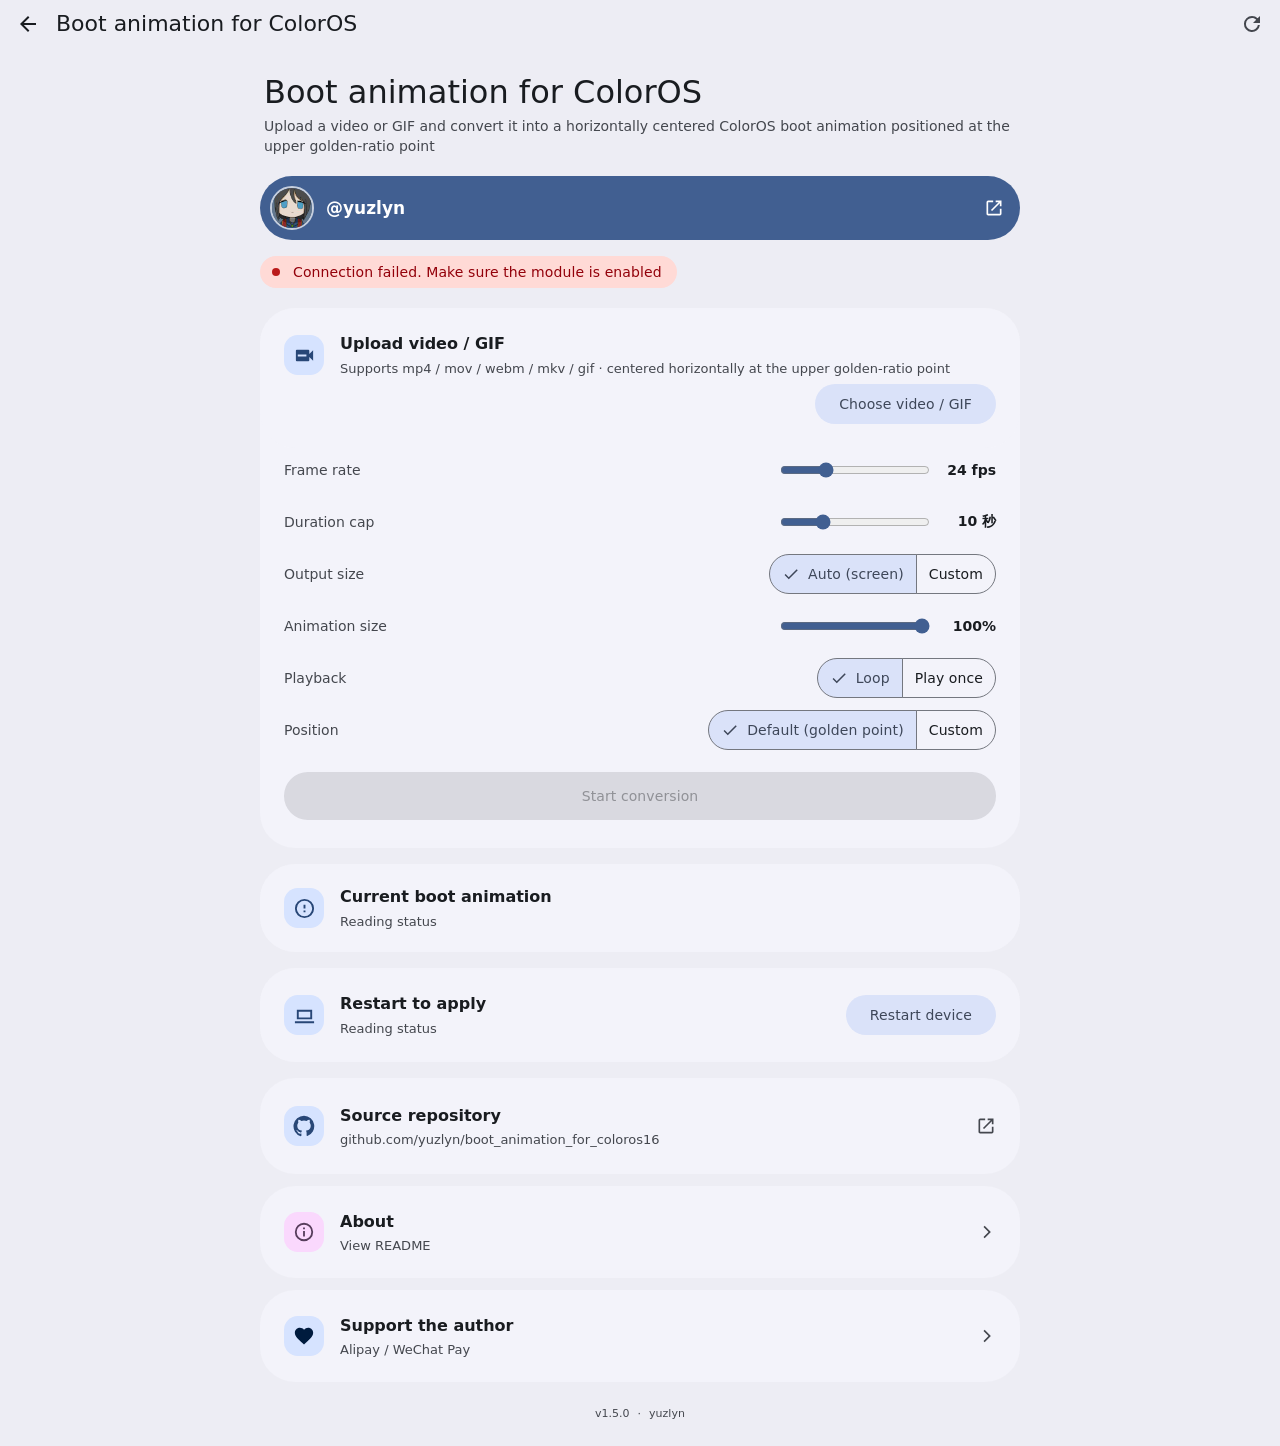
==== webroot/index.html @ 1f6535c5 "v1.5.0: custom position setting, upload card re-layout" ====
<!doctype html>
<html lang="zh-TW" class="mdui-theme-auto">
  <head>
    <meta charset="UTF-8">
    <meta name="viewport" content="width=device-width, initial-scale=1, viewport-fit=cover">
    <meta name="color-scheme" content="light dark">
    <meta http-equiv="Cache-Control" content="no-cache, no-store, must-revalidate">
    <title>開機動畫 for ColorOS</title>
    <link rel="stylesheet" href="vendor/mdui.css">
    <link rel="stylesheet" href="styles.css?v=150">
    <script src="vendor/mdui.global.js"></script>
    <script src="vendor/material-kolor.js"></script>
    <script src="theme-cache.js?v=150"></script>
    <script src="app.js?v=150" defer></script>
  </head>
  <body>
    <mdui-top-app-bar variant="small" scroll-behavior="elevate">
      <mdui-button-icon id="back-button" aria-label="返回" title="返回" data-i18n-aria-label="back" data-i18n-title="back">
        <svg class="ui-icon" viewBox="0 0 24 24" aria-hidden="true">
          <path d="M20 11H7.83l5.59-5.59L12 4l-8 8 8 8 1.42-1.41L7.83 13H20v-2Z"></path>
        </svg>
      </mdui-button-icon>
      <mdui-top-app-bar-title id="compact-title" aria-hidden="true" data-i18n="pageTitle">開機動畫 for ColorOS</mdui-top-app-bar-title>
      <mdui-button-icon id="refresh-button" aria-label="刷新" title="刷新" data-i18n-aria-label="refresh" data-i18n-title="refresh">
        <svg class="ui-icon" viewBox="0 0 24 24" aria-hidden="true">
          <path d="M17.65 6.35A7.95 7.95 0 0 0 12 4a8 8 0 1 0 7.9 9h-2.03A6 6 0 1 1 12 6c1.66 0 3.14.69 4.22 1.78L13 11h7V4l-2.35 2.35Z"></path>
        </svg>
      </mdui-button-icon>
    </mdui-top-app-bar>

    <main>
      <header class="large-title" aria-labelledby="page-title">
        <h1 id="page-title" data-i18n="pageTitle">開機動畫 for ColorOS</h1>
        <p class="subtitle" data-i18n="pageSubtitle">上傳影片或 GIF，自動轉換為水平居中、位於上黃金分割點的 ColorOS 開機動畫</p>
      </header>

      <a class="author-link" href="https://github.com/yuzlyn" target="_blank" rel="noopener noreferrer" aria-label="前往 yuzlyn 的 GitHub 個人頁面" data-i18n-aria-label="authorLinkLabel">
        <img class="github-avatar" src="assets/yuzlyn-github.png" alt="yuzlyn 的 GitHub 大頭貼" data-i18n-alt="authorAvatarAlt">
        <span class="author-id">@yuzlyn</span>
        <svg class="author-arrow" viewBox="0 0 24 24" aria-hidden="true">
          <path d="M14 3h7v7h-2V6.41l-9.29 9.3-1.42-1.42L17.59 5H14V3ZM5 5h6V3H5a2 2 0 0 0-2 2v14c0 1.1.9 2 2 2h14a2 2 0 0 0 2-2v-6h-2v6H5V5Z"></path>
        </svg>
      </a>

      <section class="controls" aria-label="連線狀態" data-i18n-aria-label="controlsLabel">
        <div class="state-row" aria-live="polite">
          <mdui-chip id="bridge-chip" variant="assist" class="status-chip">
            <svg slot="icon" class="chip-icon status-indicator" viewBox="0 0 18 18" aria-hidden="true">
              <circle cx="9" cy="9" r="4"></circle>
            </svg>
            <span id="bridge-label" data-i18n="connectingKernelSU">正在連線至 KernelSU</span>
          </mdui-chip>
          <mdui-chip id="converting-chip" variant="assist" class="hidden">
            <svg slot="icon" class="chip-icon" viewBox="0 0 24 24" aria-hidden="true">
              <path d="M12 4V1L8 5l4 4V6a6 6 0 1 1-5.65 4H4.26A8 8 0 1 0 12 4Z"></path>
            </svg>
            <span id="converting-label">轉換中 0%</span>
          </mdui-chip>
          <mdui-chip id="installed-chip" variant="assist" class="hidden">
            <svg slot="icon" class="chip-icon" viewBox="0 0 24 24" aria-hidden="true">
              <path d="M9 16.17 4.83 12l-1.42 1.41L9 19 21 7l-1.41-1.41L9 16.17Z"></path>
            </svg>
            <span data-i18n="installedLabel">已安裝自訂動畫</span>
          </mdui-chip>
        </div>
      </section>

      <mdui-card id="error-card" variant="filled" class="message-card hidden" role="status">
        <div class="message-icon" aria-hidden="true">
          <svg class="ui-icon" viewBox="0 0 24 24"><path d="M12 2 1 21h22L12 2Zm1 16h-2v-2h2v2Zm0-4h-2v-4h2v4Z"></path></svg>
        </div>
        <div class="message-copy">
          <h2 data-i18n="convertFailed">轉換失敗</h2>
          <p id="error-text"></p>
        </div>
      </mdui-card>

      <section class="upload-section" aria-label="上傳影片或 GIF" data-i18n-aria-label="uploadSectionLabel">
        <mdui-card variant="filled" class="upload-card">
          <div class="list-item upload-item">
            <div class="leading-icon" aria-hidden="true">
              <svg class="ui-icon" viewBox="0 0 24 24"><path d="M17 10.5V7a1 1 0 0 0-1-1H4a1 1 0 0 0-1 1v10a1 1 0 0 0 1 1h12a1 1 0 0 0 1-1v-3.5l4 4v-11l-4 4ZM14 13H5v-2h9v2Z"></path></svg>
            </div>
            <div class="item-copy">
              <h2 data-i18n="uploadTitle">上傳影片 / GIF</h2>
              <p id="video-name" class="meta-text" data-i18n="supportedFormats">支援 mp4 / mov / webm / mkv / gif · 水平居中、位於上黃金分割點</p>
            </div>
            <mdui-button id="video-upload" variant="tonal" class="select-button" data-i18n="chooseMedia">選擇影片 / GIF</mdui-button>
          </div>

          <div class="option-grid">
            <div class="option-row">
              <span data-i18n="frameRate">幀率</span>
              <div class="option-control">
                <input id="fps-slider" type="range" min="10" max="60" step="1" value="24" aria-label="幀率" data-i18n-aria-label="frameRate">
                <strong id="fps-value">24 fps</strong>
              </div>
            </div>
            <div class="option-row">
              <span data-i18n="durationCap">時長上限</span>
              <div class="option-control">
                <input id="duration-slider" type="range" min="3" max="30" step="1" value="10" aria-label="時長上限" data-i18n-aria-label="durationCap">
                <strong id="duration-value">10 秒</strong>
              </div>
            </div>
            <div class="option-row">
              <span data-i18n="outputSize">輸出尺寸</span>
              <div class="option-control">
                <mdui-segmented-button-group id="size-mode" selects="single" value="auto">
                  <mdui-segmented-button value="auto" data-i18n="sizeAuto">自動（屏幕）</mdui-segmented-button>
                  <mdui-segmented-button value="custom" data-i18n="sizeCustom">自定義</mdui-segmented-button>
                </mdui-segmented-button-group>
              </div>
            </div>
            <div class="option-row hidden" id="custom-size-row">
              <span data-i18n="customSizeLabel">寬 × 高</span>
              <div class="option-control">
                <mdui-text-field id="custom-size" label="例如 720x1584" data-i18n-label="customSizeHint" value=""></mdui-text-field>
              </div>
            </div>
            <div class="option-row">
              <span data-i18n="animSize">動畫大小</span>
              <div class="option-control">
                <input id="size-slider" type="range" min="10" max="100" step="5" value="100" aria-label="動畫大小" data-i18n-aria-label="animSize">
                <strong id="size-value">100%</strong>
              </div>
            </div>
            <div class="option-row">
              <span data-i18n="playback">播放次數</span>
              <div class="option-control">
                <mdui-segmented-button-group id="play-mode" selects="single" value="loop">
                  <mdui-segmented-button value="loop" data-i18n="playLoop">循環播放</mdui-segmented-button>
                  <mdui-segmented-button value="once" data-i18n="playOnce">只播放一次</mdui-segmented-button>
                </mdui-segmented-button-group>
              </div>
            </div>
            <div class="option-row">
              <span data-i18n="position">位置</span>
              <div class="option-control">
                <mdui-segmented-button-group id="position-mode" selects="single" value="default">
                  <mdui-segmented-button value="default" data-i18n="posDefault">預設（黃金分割點）</mdui-segmented-button>
                  <mdui-segmented-button value="custom" data-i18n="posCustom">自訂</mdui-segmented-button>
                </mdui-segmented-button-group>
              </div>
            </div>
            <div class="option-row position-custom-row hidden">
              <span data-i18n="posX">水平位置</span>
              <div class="option-control">
                <input id="x-slider" type="range" min="0" max="100" step="5" value="50" aria-label="水平位置" data-i18n-aria-label="posX">
                <strong id="x-value">50%</strong>
              </div>
            </div>
            <div class="option-row position-custom-row hidden">
              <span data-i18n="posY">垂直位置</span>
              <div class="option-control">
                <input id="y-slider" type="range" min="0" max="100" step="5" value="38" aria-label="垂直位置" data-i18n-aria-label="posY">
                <strong id="y-value">38%</strong>
              </div>
            </div>
          </div>

          <div id="upload-preview-wrap" class="upload-preview-wrap hidden">
            <div id="upload-preview-screen" class="upload-preview-screen">
              <div id="upload-preview-slot" class="upload-preview-slot">
                <img id="upload-preview-img" class="upload-preview-media" alt="開機動畫預覽" data-i18n-alt="previewAlt" hidden>
                <video id="upload-preview-video" class="upload-preview-media" muted playsinline preload="metadata" hidden></video>
              </div>
            </div>
            <p class="upload-preview-hint" data-i18n="previewHint">預覽：動畫將以所選大小顯示於上黃金分割點</p>
          </div>

          <mdui-linear-progress id="convert-progress" class="convert-progress hidden" value="0" role="progressbar" aria-label="轉換進度" data-i18n-aria-label="convertingLabel" aria-valuemin="0" aria-valuemax="100" aria-valuenow="0"></mdui-linear-progress>

          <mdui-button id="convert-button" variant="filled" class="convert-button" disabled data-i18n="startConvert">開始轉換</mdui-button>
          <input id="video-file" type="file" accept="video/*,image/gif,.gif,.mp4,.mov,.webm,.mkv,.m4v" hidden>
        </mdui-card>
      </section>

      <section class="current-section" aria-label="當前動畫" data-i18n-aria-label="currentSectionLabel">
        <mdui-card variant="filled" class="current-card">
          <div class="current-heading">
            <div class="leading-icon" aria-hidden="true">
              <svg class="ui-icon" viewBox="0 0 24 24"><path d="M12 2a10 10 0 1 0 0 20 10 10 0 0 0 0-20Zm0 18a8 8 0 1 1 0-16 8 8 0 0 1 0 16Zm-1-12h2v4h-2V8Zm0 6h2v2h-2v-2Z"></path></svg>
            </div>
            <div class="item-copy">
              <h2 data-i18n="currentAnimation">當前開機動畫</h2>
              <p id="current-status" class="meta-text" data-i18n="loadingStatus">正在讀取狀態</p>
            </div>
            <mdui-button id="restore-button" variant="tonal" class="hidden" data-i18n="restoreDefault">恢復系統默認</mdui-button>
          </div>
          <div id="preview-wrap" class="preview-wrap hidden">
            <img id="preview-img" class="preview-img" alt="開機動畫預覽" data-i18n-alt="previewAlt">
          </div>
        </mdui-card>
      </section>

      <mdui-card variant="filled" class="system-card">
        <div class="list-item system-item">
          <div class="leading-icon system-icon" aria-hidden="true">
            <svg class="ui-icon" viewBox="0 0 24 24"><path d="M4 6h16v10H4V6Zm-2 12h20v2H2v-2Zm4-10v6h12V8H6Z"></path></svg>
          </div>
          <div class="item-copy">
            <h2 data-i18n="rebootToApply">重啟生效</h2>
            <p id="system-status" class="meta-text" data-i18n="loadingStatus">正在讀取狀態</p>
          </div>
          <mdui-button id="reboot-button" variant="tonal" data-i18n="restartDevice">重啟設備</mdui-button>
        </div>
      </mdui-card>

      <a class="source-link" href="https://github.com/yuzlyn/boot_animation_for_coloros16" target="_blank" rel="noopener noreferrer" aria-label="開啟開機動畫原始碼儲存庫" data-i18n-aria-label="sourceLinkLabel">
        <mdui-card variant="filled" class="source-card">
          <div class="source-content">
            <div class="source-icon" aria-hidden="true">
              <svg class="ui-icon" viewBox="0 0 24 24"><path d="M12 .7a11.5 11.5 0 0 0-3.64 22.4c.58.1.79-.25.79-.56v-2.23c-3.22.7-3.9-1.37-3.9-1.37-.53-1.34-1.29-1.7-1.29-1.7-1.05-.72.08-.71.08-.71 1.17.08 1.78 1.2 1.78 1.2 1.04 1.78 2.72 1.27 3.38.97.1-.75.4-1.27.74-1.56-2.57-.3-5.28-1.29-5.28-5.69 0-1.26.45-2.29 1.2-3.1-.12-.3-.52-1.47.11-3.06 0 0 .98-.31 3.16 1.19a10.98 10.98 0 0 1 5.74 0c2.19-1.5 3.16-1.19 3.16-1.19.63 1.59.23 2.76.11 3.06.75.81 1.2 1.84 1.2 3.1 0 4.42-2.71 5.39-5.29 5.68.42.36.79 1.06.79 2.14v3.17c0 .31.21.67.8.56A11.5 11.5 0 0 0 12 .7Z"></path></svg>
            </div>
            <div class="source-copy">
              <h2 data-i18n="sourceRepository">原始碼儲存庫</h2>
              <p>github.com/yuzlyn/boot_animation_for_coloros16</p>
            </div>
            <svg class="source-arrow" viewBox="0 0 24 24" aria-hidden="true">
              <path d="M14 3h7v7h-2V6.41l-9.29 9.3-1.42-1.42L17.59 5H14V3ZM5 5h6V3H5a2 2 0 0 0-2 2v14c0 1.1.9 2 2 2h14a2 2 0 0 0 2-2v-6h-2v6H5V5Z"></path>
            </svg>
          </div>
        </mdui-card>
      </a>

      <a id="about-card" class="resource-link" href="about.html" aria-label="開啟 README 關於頁面" data-i18n-aria-label="aboutLinkLabel">
        <mdui-card variant="filled" class="resource-card about-card">
          <div class="resource-content">
            <div class="resource-icon" aria-hidden="true">
              <svg class="ui-icon" viewBox="0 0 24 24"><path d="M11 17h2v-6h-2v6Zm1-15A10 10 0 1 0 12 22 10 10 0 0 0 12 2Zm0 18a8 8 0 1 1 0-16 8 8 0 0 1 0 16ZM11 9h2V7h-2v2Z"></path></svg>
            </div>
            <div class="resource-copy">
              <h2 data-i18n="about">關於</h2>
              <p data-i18n="aboutDetail">查看 README</p>
            </div>
            <svg class="resource-arrow" viewBox="0 0 24 24" aria-hidden="true"><path d="m9 18 6-6-6-6 1.41-1.41L17.83 12l-7.42 7.41L9 18Z"></path></svg>
          </div>
        </mdui-card>
      </a>

      <a id="donate-card" class="resource-link donate-link" href="donate.html" aria-label="開啟贊助作者頁面" data-i18n-aria-label="donateLinkLabel">
        <mdui-card variant="filled" class="resource-card donate-card">
          <div class="resource-content donate-content">
            <div class="resource-icon" aria-hidden="true">
              <svg class="ui-icon" viewBox="0 0 24 24"><path d="M12 21.35 10.55 20C5.4 15.36 2 12.28 2 8.5 2 5.42 4.42 3 7.5 3c1.74 0 3.41.81 4.5 2.09A6.03 6.03 0 0 1 16.5 3C19.58 3 22 5.42 22 8.5c0 3.78-3.4 6.86-8.55 11.51L12 21.35Z"></path></svg>
            </div>
            <div class="resource-copy">
              <h2 data-i18n="donateAuthor">贊助作者</h2>
              <p data-i18n="donateDetail">支付寶 / 微信支付</p>
            </div>
            <svg class="resource-arrow" viewBox="0 0 24 24" aria-hidden="true"><path d="m9 18 6-6-6-6 1.41-1.41L17.83 12l-7.42 7.41L9 18Z"></path></svg>
          </div>
        </mdui-card>
      </a>

      <footer aria-label="版本信息" data-i18n-aria-label="versionInfo">
        <span>v1.5.0</span>
        <span aria-hidden="true">·</span>
        <span>yuzlyn</span>
      </footer>
    </main>

    <mdui-dialog id="reboot-dialog" headline="重新啟動裝置？" description="未儲存的應用程式狀態將會遺失。新的開機動畫將在重新啟動後生效。" data-i18n-headline="restartDialogHeadline" data-i18n-description="restartDialogDescription">
      <mdui-button slot="action" variant="text" id="cancel-reboot" data-i18n="cancel">取消</mdui-button>
      <mdui-button slot="action" variant="filled" id="confirm-reboot" data-i18n="restart">重新啟動</mdui-button>
    </mdui-dialog>

    <mdui-dialog id="video-source-dialog" headline="選擇影片 / GIF" data-i18n-headline="chooseMediaDialog">
      <div class="path-import">
        <p class="path-import-hint" data-i18n="pathImportHint">如果檔案選擇器無法使用，請在檔案管理器中複製影片或 GIF 路徑並貼到這裡。</p>
        <mdui-text-field id="video-path-input" label="影片 / GIF 檔案路徑" data-i18n-label="pathImportLabel" clearable class="path-input"></mdui-text-field>
      </div>
      <mdui-button slot="action" variant="text" id="video-picker-fallback" data-i18n="chooseFromPicker">開啟檔案選擇器</mdui-button>
      <mdui-button slot="action" variant="text" id="cancel-video-source" data-i18n="cancel">取消</mdui-button>
      <mdui-button slot="action" variant="filled" id="confirm-video-path" data-i18n="importFromPath">從路徑匯入</mdui-button>
    </mdui-dialog>

    <mdui-dialog id="restore-dialog" headline="恢復系統預設開機動畫？" description="已上傳的自訂開機動畫將被刪除，重新啟動後恢復為系統預設動畫。" data-i18n-headline="restoreDialogHeadline" data-i18n-description="restoreDialogDescription">
      <mdui-button slot="action" variant="text" id="cancel-restore" data-i18n="cancel">取消</mdui-button>
      <mdui-button slot="action" variant="filled" id="confirm-restore" data-i18n="restoreConfirm">恢復預設</mdui-button>
    </mdui-dialog>

    <mdui-snackbar id="snackbar" closeable></mdui-snackbar>
  </body>
</html>
---- webroot/vendor/mdui.css ----
:root{--mdui-breakpoint-xs:0px;--mdui-breakpoint-sm:600px;--mdui-breakpoint-md:840px;--mdui-breakpoint-lg:1080px;--mdui-breakpoint-xl:1440px;--mdui-breakpoint-xxl:1920px}:root{--mdui-color-primary-light:103,80,164;--mdui-color-primary-container-light:234,221,255;--mdui-color-on-primary-light:255,255,255;--mdui-color-on-primary-container-light:33,0,94;--mdui-color-inverse-primary-light:208,188,255;--mdui-color-secondary-light:98,91,113;--mdui-color-secondary-container-light:232,222,248;--mdui-color-on-secondary-light:255,255,255;--mdui-color-on-secondary-container-light:30,25,43;--mdui-color-tertiary-light:125,82,96;--mdui-color-tertiary-container-light:255,216,228;--mdui-color-on-tertiary-light:255,255,255;--mdui-color-on-tertiary-container-light:55,11,30;--mdui-color-surface-light:254,247,255;--mdui-color-surface-dim-light:222,216,225;--mdui-color-surface-bright-light:254,247,255;--mdui-color-surface-container-lowest-light:255,255,255;--mdui-color-surface-container-low-light:247,242,250;--mdui-color-surface-container-light:243,237,247;--mdui-color-surface-container-high-light:236,230,240;--mdui-color-surface-container-highest-light:230,224,233;--mdui-color-surface-variant-light:231,224,236;--mdui-color-on-surface-light:28,27,31;--mdui-color-on-surface-variant-light:73,69,78;--mdui-color-inverse-surface-light:49,48,51;--mdui-color-inverse-on-surface-light:244,239,244;--mdui-color-background-light:254,247,255;--mdui-color-on-background-light:28,27,31;--mdui-color-error-light:179,38,30;--mdui-color-error-container-light:249,222,220;--mdui-color-on-error-light:255,255,255;--mdui-color-on-error-container-light:65,14,11;--mdui-color-outline-light:121,116,126;--mdui-color-outline-variant-light:196,199,197;--mdui-color-shadow-light:0,0,0;--mdui-color-surface-tint-color-light:103,80,164;--mdui-color-scrim-light:0,0,0;--mdui-color-primary-dark:208,188,255;--mdui-color-primary-container-dark:79,55,139;--mdui-color-on-primary-dark:55,30,115;--mdui-color-on-primary-container-dark:234,221,255;--mdui-color-inverse-primary-dark:103,80,164;--mdui-color-secondary-dark:204,194,220;--mdui-color-secondary-container-dark:74,68,88;--mdui-color-on-secondary-dark:51,45,65;--mdui-color-on-secondary-container-dark:232,222,248;--mdui-color-tertiary-dark:239,184,200;--mdui-color-tertiary-container-dark:99,59,72;--mdui-color-on-tertiary-dark:73,37,50;--mdui-color-on-tertiary-container-dark:255,216,228;--mdui-color-surface-dark:20,18,24;--mdui-color-surface-dim-dark:20,18,24;--mdui-color-surface-bright-dark:59,56,62;--mdui-color-surface-container-lowest-dark:15,13,19;--mdui-color-surface-container-low-dark:29,27,32;--mdui-color-surface-container-dark:33,31,38;--mdui-color-surface-container-high-dark:43,41,48;--mdui-color-surface-container-highest-dark:54,52,59;--mdui-color-surface-variant-dark:73,69,79;--mdui-color-on-surface-dark:230,225,229;--mdui-color-on-surface-variant-dark:202,196,208;--mdui-color-inverse-surface-dark:230,225,229;--mdui-color-inverse-on-surface-dark:49,48,51;--mdui-color-background-dark:20,18,24;--mdui-color-on-background-dark:230,225,229;--mdui-color-error-dark:242,184,181;--mdui-color-error-container-dark:140,29,24;--mdui-color-on-error-dark:96,20,16;--mdui-color-on-error-container-dark:249,222,220;--mdui-color-outline-dark:147,143,153;--mdui-color-outline-variant-dark:68,71,70;--mdui-color-shadow-dark:0,0,0;--mdui-color-surface-tint-color-dark:208,188,255;--mdui-color-scrim-dark:0,0,0;font-size:16px}.mdui-theme-light,:root{color-scheme:light;--mdui-color-primary:var(--mdui-color-primary-light);--mdui-color-primary-container:var(--mdui-color-primary-container-light);--mdui-color-on-primary:var(--mdui-color-on-primary-light);--mdui-color-on-primary-container:var(--mdui-color-on-primary-container-light);--mdui-color-inverse-primary:var(--mdui-color-inverse-primary-light);--mdui-color-secondary:var(--mdui-color-secondary-light);--mdui-color-secondary-container:var(--mdui-color-secondary-container-light);--mdui-color-on-secondary:var(--mdui-color-on-secondary-light);--mdui-color-on-secondary-container:var(--mdui-color-on-secondary-container-light);--mdui-color-tertiary:var(--mdui-color-tertiary-light);--mdui-color-tertiary-container:var(--mdui-color-tertiary-container-light);--mdui-color-on-tertiary:var(--mdui-color-on-tertiary-light);--mdui-color-on-tertiary-container:var(--mdui-color-on-tertiary-container-light);--mdui-color-surface:var(--mdui-color-surface-light);--mdui-color-surface-dim:var(--mdui-color-surface-dim-light);--mdui-color-surface-bright:var(--mdui-color-surface-bright-light);--mdui-color-surface-container-lowest:var(--mdui-color-surface-container-lowest-light);--mdui-color-surface-container-low:var(--mdui-color-surface-container-low-light);--mdui-color-surface-container:var(--mdui-color-surface-container-light);--mdui-color-surface-container-high:var(--mdui-color-surface-container-high-light);--mdui-color-surface-container-highest:var(--mdui-color-surface-container-highest-light);--mdui-color-surface-variant:var(--mdui-color-surface-variant-light);--mdui-color-on-surface:var(--mdui-color-on-surface-light);--mdui-color-on-surface-variant:var(--mdui-color-on-surface-variant-light);--mdui-color-inverse-surface:var(--mdui-color-inverse-surface-light);--mdui-color-inverse-on-surface:var(--mdui-color-inverse-on-surface-light);--mdui-color-background:var(--mdui-color-background-light);--mdui-color-on-background:var(--mdui-color-on-background-light);--mdui-color-error:var(--mdui-color-error-light);--mdui-color-error-container:var(--mdui-color-error-container-light);--mdui-color-on-error:var(--mdui-color-on-error-light);--mdui-color-on-error-container:var(--mdui-color-on-error-container-light);--mdui-color-outline:var(--mdui-color-outline-light);--mdui-color-outline-variant:var(--mdui-color-outline-variant-light);--mdui-color-shadow:var(--mdui-color-shadow-light);--mdui-color-surface-tint-color:var(--mdui-color-surface-tint-color-light);--mdui-color-scrim:var(--mdui-color-scrim-light);color:rgb(var(--mdui-color-on-background));background-color:rgb(var(--mdui-color-background))}.mdui-theme-dark{color-scheme:dark;--mdui-color-primary:var(--mdui-color-primary-dark);--mdui-color-primary-container:var(--mdui-color-primary-container-dark);--mdui-color-on-primary:var(--mdui-color-on-primary-dark);--mdui-color-on-primary-container:var(--mdui-color-on-primary-container-dark);--mdui-color-inverse-primary:var(--mdui-color-inverse-primary-dark);--mdui-color-secondary:var(--mdui-color-secondary-dark);--mdui-color-secondary-container:var(--mdui-color-secondary-container-dark);--mdui-color-on-secondary:var(--mdui-color-on-secondary-dark);--mdui-color-on-secondary-container:var(--mdui-color-on-secondary-container-dark);--mdui-color-tertiary:var(--mdui-color-tertiary-dark);--mdui-color-tertiary-container:var(--mdui-color-tertiary-container-dark);--mdui-color-on-tertiary:var(--mdui-color-on-tertiary-dark);--mdui-color-on-tertiary-container:var(--mdui-color-on-tertiary-container-dark);--mdui-color-surface:var(--mdui-color-surface-dark);--mdui-color-surface-dim:var(--mdui-color-surface-dim-dark);--mdui-color-surface-bright:var(--mdui-color-surface-bright-dark);--mdui-color-surface-container-lowest:var(--mdui-color-surface-container-lowest-dark);--mdui-color-surface-container-low:var(--mdui-color-surface-container-low-dark);--mdui-color-surface-container:var(--mdui-color-surface-container-dark);--mdui-color-surface-container-high:var(--mdui-color-surface-container-high-dark);--mdui-color-surface-container-highest:var(--mdui-color-surface-container-highest-dark);--mdui-color-surface-variant:var(--mdui-color-surface-variant-dark);--mdui-color-on-surface:var(--mdui-color-on-surface-dark);--mdui-color-on-surface-variant:var(--mdui-color-on-surface-variant-dark);--mdui-color-inverse-surface:var(--mdui-color-inverse-surface-dark);--mdui-color-inverse-on-surface:var(--mdui-color-inverse-on-surface-dark);--mdui-color-background:var(--mdui-color-background-dark);--mdui-color-on-background:var(--mdui-color-on-background-dark);--mdui-color-error:var(--mdui-color-error-dark);--mdui-color-error-container:var(--mdui-color-error-container-dark);--mdui-color-on-error:var(--mdui-color-on-error-dark);--mdui-color-on-error-container:var(--mdui-color-on-error-container-dark);--mdui-color-outline:var(--mdui-color-outline-dark);--mdui-color-outline-variant:var(--mdui-color-outline-variant-dark);--mdui-color-shadow:var(--mdui-color-shadow-dark);--mdui-color-surface-tint-color:var(--mdui-color-surface-tint-color-dark);--mdui-color-scrim:var(--mdui-color-scrim-dark);color:rgb(var(--mdui-color-on-background));background-color:rgb(var(--mdui-color-background))}@media (prefers-color-scheme:dark){.mdui-theme-auto{color-scheme:dark;--mdui-color-primary:var(--mdui-color-primary-dark);--mdui-color-primary-container:var(--mdui-color-primary-container-dark);--mdui-color-on-primary:var(--mdui-color-on-primary-dark);--mdui-color-on-primary-container:var(--mdui-color-on-primary-container-dark);--mdui-color-inverse-primary:var(--mdui-color-inverse-primary-dark);--mdui-color-secondary:var(--mdui-color-secondary-dark);--mdui-color-secondary-container:var(--mdui-color-secondary-container-dark);--mdui-color-on-secondary:var(--mdui-color-on-secondary-dark);--mdui-color-on-secondary-container:var(--mdui-color-on-secondary-container-dark);--mdui-color-tertiary:var(--mdui-color-tertiary-dark);--mdui-color-tertiary-container:var(--mdui-color-tertiary-container-dark);--mdui-color-on-tertiary:var(--mdui-color-on-tertiary-dark);--mdui-color-on-tertiary-container:var(--mdui-color-on-tertiary-container-dark);--mdui-color-surface:var(--mdui-color-surface-dark);--mdui-color-surface-dim:var(--mdui-color-surface-dim-dark);--mdui-color-surface-bright:var(--mdui-color-surface-bright-dark);--mdui-color-surface-container-lowest:var(--mdui-color-surface-container-lowest-dark);--mdui-color-surface-container-low:var(--mdui-color-surface-container-low-dark);--mdui-color-surface-container:var(--mdui-color-surface-container-dark);--mdui-color-surface-container-high:var(--mdui-color-surface-container-high-dark);--mdui-color-surface-container-highest:var(--mdui-color-surface-container-highest-dark);--mdui-color-surface-variant:var(--mdui-color-surface-variant-dark);--mdui-color-on-surface:var(--mdui-color-on-surface-dark);--mdui-color-on-surface-variant:var(--mdui-color-on-surface-variant-dark);--mdui-color-inverse-surface:var(--mdui-color-inverse-surface-dark);--mdui-color-inverse-on-surface:var(--mdui-color-inverse-on-surface-dark);--mdui-color-background:var(--mdui-color-background-dark);--mdui-color-on-background:var(--mdui-color-on-background-dark);--mdui-color-error:var(--mdui-color-error-dark);--mdui-color-error-container:var(--mdui-color-error-container-dark);--mdui-color-on-error:var(--mdui-color-on-error-dark);--mdui-color-on-error-container:var(--mdui-color-on-error-container-dark);--mdui-color-outline:var(--mdui-color-outline-dark);--mdui-color-outline-variant:var(--mdui-color-outline-variant-dark);--mdui-color-shadow:var(--mdui-color-shadow-dark);--mdui-color-surface-tint-color:var(--mdui-color-surface-tint-color-dark);--mdui-color-scrim:var(--mdui-color-scrim-dark);color:rgb(var(--mdui-color-on-background));background-color:rgb(var(--mdui-color-background))}}:root{--mdui-elevation-level0:none;--mdui-elevation-level1:0 0.5px 1.5px 0 rgba(var(--mdui-color-shadow), 19%),0 0 1px 0 rgba(var(--mdui-color-shadow), 3.9%);--mdui-elevation-level2:0 0.85px 3px 0 rgba(var(--mdui-color-shadow), 19%),0 0.25px 1px 0 rgba(var(--mdui-color-shadow), 3.9%);--mdui-elevation-level3:0 1.25px 5px 0 rgba(var(--mdui-color-shadow), 19%),0 0.3333px 1.5px 0 rgba(var(--mdui-color-shadow), 3.9%);--mdui-elevation-level4:0 1.85px 6.25px 0 rgba(var(--mdui-color-shadow), 19%),0 0.5px 1.75px 0 rgba(var(--mdui-color-shadow), 3.9%);--mdui-elevation-level5:0 2.75px 9px 0 rgba(var(--mdui-color-shadow), 19%),0 0.25px 3px 0 rgba(var(--mdui-color-shadow), 3.9%)}:root{--mdui-motion-easing-linear:cubic-bezier(0, 0, 1, 1);--mdui-motion-easing-standard:cubic-bezier(0.2, 0, 0, 1);--mdui-motion-easing-standard-accelerate:cubic-bezier(0.3, 0, 1, 1);--mdui-motion-easing-standard-decelerate:cubic-bezier(0, 0, 0, 1);--mdui-motion-easing-emphasized:var(--mdui-motion-easing-standard);--mdui-motion-easing-emphasized-accelerate:cubic-bezier(0.3, 0, 0.8, 0.15);--mdui-motion-easing-emphasized-decelerate:cubic-bezier(0.05, 0.7, 0.1, 1);--mdui-motion-duration-short1:50ms;--mdui-motion-duration-short2:100ms;--mdui-motion-duration-short3:150ms;--mdui-motion-duration-short4:200ms;--mdui-motion-duration-medium1:250ms;--mdui-motion-duration-medium2:300ms;--mdui-motion-duration-medium3:350ms;--mdui-motion-duration-medium4:400ms;--mdui-motion-duration-long1:450ms;--mdui-motion-duration-long2:500ms;--mdui-motion-duration-long3:550ms;--mdui-motion-duration-long4:600ms;--mdui-motion-duration-extra-long1:700ms;--mdui-motion-duration-extra-long2:800ms;--mdui-motion-duration-extra-long3:900ms;--mdui-motion-duration-extra-long4:1000ms}.mdui-prose{line-height:1.75;word-wrap:break-word}.mdui-prose :first-child{margin-top:0}.mdui-prose :last-child{margin-bottom:0}.mdui-prose code,.mdui-prose kbd,.mdui-prose pre,.mdui-prose pre tt,.mdui-prose samp{font-family:Consolas,Courier,"Courier New",monospace}.mdui-prose caption{text-align:left}.mdui-prose [draggable=true],.mdui-prose [draggable]{cursor:move}.mdui-prose [draggable=false]{cursor:inherit}.mdui-prose dl,.mdui-prose form,.mdui-prose ol,.mdui-prose p,.mdui-prose ul{margin-top:1.25em;margin-bottom:1.25em}.mdui-prose a{text-decoration:none;outline:0;color:rgb(var(--mdui-color-primary))}.mdui-prose a:focus,.mdui-prose a:hover{border-bottom:.0625rem solid rgb(var(--mdui-color-primary))}.mdui-prose small{font-size:.875em}.mdui-prose strong{font-weight:600}.mdui-prose blockquote{margin:1.6em 2em;padding-left:1em;border-left:.25rem solid rgb(var(--mdui-color-surface-variant))}@media only screen and (max-width:599.98px){.mdui-prose blockquote{margin:1.6em 0}}.mdui-prose blockquote footer{font-size:86%;color:rgb(var(--mdui-color-on-surface-variant))}.mdui-prose mark{color:inherit;background-color:rgb(var(--mdui-color-secondary-container));border-bottom:.0625rem solid rgb(var(--mdui-color-secondary));margin:0 .375rem;padding:.125rem}.mdui-prose h1,.mdui-prose h2,.mdui-prose h3,.mdui-prose h4,.mdui-prose h5,.mdui-prose h6{font-weight:400}.mdui-prose h1 small,.mdui-prose h2 small,.mdui-prose h3 small,.mdui-prose h4 small,.mdui-prose h5 small,.mdui-prose h6 small{font-weight:inherit;font-size:65%;color:rgb(var(--mdui-color-on-surface-variant))}.mdui-prose h1 strong,.mdui-prose h2 strong,.mdui-prose h3 strong,.mdui-prose h4 strong,.mdui-prose h5 strong,.mdui-prose h6 strong{font-weight:600}.mdui-prose h1{font-size:2.5em;margin-top:0;margin-bottom:1.25em;line-height:1.1111}.mdui-prose h2{font-size:1.875em;margin-top:2.25em;margin-bottom:1.125em;line-height:1.3333}.mdui-prose h3{font-size:1.5em;margin-top:2em;margin-bottom:1em;line-height:1.6}.mdui-prose h4{font-size:1.25em;margin-top:1.875em;margin-bottom:.875em;line-height:1.5}.mdui-prose h2+*,.mdui-prose h3+*,.mdui-prose h4+*,.mdui-prose hr+*{margin-top:0}.mdui-prose code,.mdui-prose kbd{font-size:.875em;color:rgb(var(--mdui-color-on-surface-container));background-color:rgba(var(--mdui-color-surface-variant),.28);padding:.125rem .375rem;border-radius:var(--mdui-shape-corner-extra-small)}.mdui-prose kbd{font-size:.9em}.mdui-prose abbr[title]{text-decoration:none;cursor:help;border-bottom:.0625rem dotted rgb(var(--mdui-color-on-surface-variant))}.mdui-prose ins,.mdui-prose u{text-decoration:none;border-bottom:.0625rem solid rgb(var(--mdui-color-on-surface-variant))}.mdui-prose del{text-decoration:line-through}.mdui-prose hr{margin-top:3em;margin-bottom:3em;border:none;border-bottom:.0625rem solid rgb(var(--mdui-color-surface-variant))}.mdui-prose pre{margin-top:1.7143em;margin-bottom:1.7143em}.mdui-prose pre code{padding:.8571em 1.1429em;overflow-x:auto;-webkit-overflow-scrolling:touch;background-color:rgb(var(--mdui-color-surface-container));color:rgb(var(--mdui-color-on-surface-container));border-radius:var(--mdui-shape-corner-extra-small)}.mdui-prose ol,.mdui-prose ul{padding-left:1.625em}.mdui-prose ul{list-style-type:disc}.mdui-prose ol{list-style-type:decimal}.mdui-prose ol[type="A"]{list-style-type:upper-alpha}.mdui-prose ol[type="a"]{list-style-type:lower-alpha}.mdui-prose ol[type="I"]{list-style-type:upper-roman}.mdui-prose ol[type="i"]{list-style-type:lower-roman}.mdui-prose ol[type="1"]{list-style-type:decimal}.mdui-prose li{margin-top:.5em;margin-bottom:.5em}.mdui-prose ol>li,.mdui-prose ul>li{padding-left:.375em}.mdui-prose ol>li>p,.mdui-prose ul>li>p{margin-top:.75em;margin-bottom:.75em}.mdui-prose ol>li>:first-child,.mdui-prose ul>li>:first-child{margin-top:1.25em}.mdui-prose ol>li>:last-child,.mdui-prose ul>li>:last-child{margin-bottom:1.25em}.mdui-prose ol>li::marker{font-weight:400;color:rgb(var(--mdui-color-on-surface-variant))}.mdui-prose ul>li::marker{color:rgb(var(--mdui-color-on-surface-variant))}.mdui-prose ol ol,.mdui-prose ol ul,.mdui-prose ul ol,.mdui-prose ul ul{margin-top:.75em;margin-bottom:.75em}.mdui-prose fieldset,.mdui-prose img{border:none}.mdui-prose figure,.mdui-prose img,.mdui-prose video{margin-top:2em;margin-bottom:2em;max-width:100%}.mdui-prose figure>*{margin-top:0;margin-bottom:0}.mdui-prose figcaption{font-size:.875em;line-height:1.4286;margin-top:.8571em;color:rgb(var(--mdui-color-on-surface-variant))}.mdui-prose figcaption:empty::before{z-index:-1;cursor:text;content:attr(placeholder);color:rgb(var(--mdui-color-on-surface-variant))}.mdui-prose table{margin-top:2em;margin-bottom:2em;border:.0625rem solid rgb(var(--mdui-color-surface-variant));border-radius:var(--mdui-shape-corner-large)}.mdui-table{width:100%;overflow-x:auto;margin-top:2em;margin-bottom:2em;border:.0625rem solid rgb(var(--mdui-color-surface-variant));border-radius:var(--mdui-shape-corner-large)}.mdui-table table{margin-top:0;margin-bottom:0;border:none;border-radius:0}.mdui-prose table,.mdui-table table{width:100%;text-align:left;border-collapse:collapse;border-spacing:0}.mdui-prose td,.mdui-prose th,.mdui-table td,.mdui-table th{border-top:.0625rem solid rgb(var(--mdui-color-surface-variant))}.mdui-prose td:not(:first-child),.mdui-prose th:not(:first-child),.mdui-table td:not(:first-child),.mdui-table th:not(:first-child){border-left:.0625rem solid rgb(var(--mdui-color-surface-variant))}.mdui-prose td:not(:last-child),.mdui-prose th:not(:last-child),.mdui-table td:not(:last-child),.mdui-table th:not(:last-child){border-right:.0625rem solid rgb(var(--mdui-color-surface-variant))}.mdui-prose tfoot td,.mdui-prose tfoot th,.mdui-prose thead td,.mdui-prose thead th,.mdui-table tfoot td,.mdui-table tfoot th,.mdui-table thead td,.mdui-table thead th{position:relative;vertical-align:middle;padding:1.125rem 1rem;font-weight:var(--mdui-typescale-title-medium-weight);letter-spacing:var(--mdui-typescale-title-medium-tracking);line-height:var(--mdui-typescale-title-medium-line-height);color:rgb(var(--mdui-color-on-surface-variant));box-shadow:var(--mdui-elevation-level1)}.mdui-prose tbody td,.mdui-prose tbody th,.mdui-table tbody td,.mdui-table tbody th{padding:.875rem 1rem}.mdui-prose tbody th,.mdui-table tbody th{vertical-align:middle;font-weight:inherit}.mdui-prose tbody td,.mdui-table tbody td{vertical-align:baseline}.mdui-prose tbody:first-child tr:first-child td,.mdui-prose thead:first-child tr:first-child th,.mdui-table tbody:first-child tr:first-child td,.mdui-table thead:first-child tr:first-child th{border-top:0}:root{--mdui-shape-corner-none:0;--mdui-shape-corner-extra-small:0.25rem;--mdui-shape-corner-small:0.5rem;--mdui-shape-corner-medium:0.75rem;--mdui-shape-corner-large:1rem;--mdui-shape-corner-extra-large:1.75rem;--mdui-shape-corner-full:1000rem}:root{--mdui-state-layer-hover:0.08;--mdui-state-layer-focus:0.12;--mdui-state-layer-pressed:0.12;--mdui-state-layer-dragged:0.16}:root{--mdui-typescale-display-large-weight:400;--mdui-typescale-display-medium-weight:400;--mdui-typescale-display-small-weight:400;--mdui-typescale-display-large-line-height:4rem;--mdui-typescale-display-medium-line-height:3.25rem;--mdui-typescale-display-small-line-height:2.75rem;--mdui-typescale-display-large-size:3.5625rem;--mdui-typescale-display-medium-size:2.8125rem;--mdui-typescale-display-small-size:2.25rem;--mdui-typescale-display-large-tracking:0rem;--mdui-typescale-display-medium-tracking:0rem;--mdui-typescale-display-small-tracking:0rem;--mdui-typescale-headline-large-weight:400;--mdui-typescale-headline-medium-weight:400;--mdui-typescale-headline-small-weight:400;--mdui-typescale-headline-large-line-height:2.5rem;--mdui-typescale-headline-medium-line-height:2.25rem;--mdui-typescale-headline-small-line-height:2rem;--mdui-typescale-headline-large-size:2rem;--mdui-typescale-headline-medium-size:1.75rem;--mdui-typescale-headline-small-size:1.5rem;--mdui-typescale-headline-large-tracking:0rem;--mdui-typescale-headline-medium-tracking:0rem;--mdui-typescale-headline-small-tracking:0rem;--mdui-typescale-title-large-weight:400;--mdui-typescale-title-medium-weight:500;--mdui-typescale-title-small-weight:500;--mdui-typescale-title-large-line-height:1.75rem;--mdui-typescale-title-medium-line-height:1.5rem;--mdui-typescale-title-small-line-height:1.25rem;--mdui-typescale-title-large-size:1.375rem;--mdui-typescale-title-medium-size:1rem;--mdui-typescale-title-small-size:0.875rem;--mdui-typescale-title-large-tracking:0rem;--mdui-typescale-title-medium-tracking:0.009375rem;--mdui-typescale-title-small-tracking:0.00625rem;--mdui-typescale-label-large-weight:500;--mdui-typescale-label-medium-weight:500;--mdui-typescale-label-small-weight:500;--mdui-typescale-label-large-line-height:1.25rem;--mdui-typescale-label-medium-line-height:1rem;--mdui-typescale-label-small-line-height:0.375rem;--mdui-typescale-label-large-size:0.875rem;--mdui-typescale-label-medium-size:0.75rem;--mdui-typescale-label-small-size:0.6875rem;--mdui-typescale-label-large-tracking:0.00625rem;--mdui-typescale-label-medium-tracking:0.03125rem;--mdui-typescale-label-small-tracking:0.03125rem;--mdui-typescale-body-large-weight:400;--mdui-typescale-body-medium-weight:400;--mdui-typescale-body-small-weight:400;--mdui-typescale-body-large-line-height:1.5rem;--mdui-typescale-body-medium-line-height:1.25rem;--mdui-typescale-body-small-line-height:1rem;--mdui-typescale-body-large-size:1rem;--mdui-typescale-body-medium-size:0.875rem;--mdui-typescale-body-small-size:0.75rem;--mdui-typescale-body-large-tracking:0.009375rem;--mdui-typescale-body-medium-tracking:0.015625rem;--mdui-typescale-body-small-tracking:0.025rem}.mdui-lock-screen{overflow:hidden!important}
---- webroot/styles.css ----
:root {
  font-family: Roboto, "Noto Sans SC", system-ui, sans-serif;
  --card-shape: 35px;
  --full-shape: 999px;
}

* {
  box-sizing: border-box;
}

body {
  margin: 0;
  min-width: 280px;
  min-height: 100vh;
  background: rgb(var(--mdui-color-surface-container));
  color: rgb(var(--mdui-color-on-surface));
}

mdui-top-app-bar {
  align-items: center;
  height: calc(48px + env(safe-area-inset-top));
  padding: calc(4px + env(safe-area-inset-top)) 8px 4px;
  background-color: rgb(var(--mdui-color-surface-container));
}

mdui-top-app-bar-title {
  font-weight: 500;
  opacity: 0;
  transform: translateY(8px) scale(0.94);
  transform-origin: left center;
  transition:
    opacity 160ms ease-out,
    transform 420ms cubic-bezier(0.34, 1.56, 0.64, 1);
  pointer-events: none;
}

mdui-top-app-bar-title.title-visible {
  opacity: 1;
  transform: translateY(0) scale(1);
}

mdui-button-icon {
  --shape-corner: var(--full-shape);
}

.ui-icon,
.chip-icon {
  display: block;
  width: 24px;
  height: 24px;
  fill: currentColor;
}

.chip-icon {
  width: 18px;
  height: 18px;
}

main {
  width: calc(100% - 32px);
  max-width: 760px;
  margin: 0 auto;
  padding: 0 0 calc(24px + env(safe-area-inset-bottom));
}

.large-title {
  display: flex;
  flex-direction: column;
  justify-content: flex-end;
  min-height: 104px;
  padding: 24px 4px 20px;
}

.large-title h1 {
  margin: 0;
  font-size: 32px;
  font-weight: 500;
  line-height: 40px;
  letter-spacing: 0;
}

.large-title .subtitle {
  margin: 4px 0 0;
  color: rgb(var(--mdui-color-on-surface-variant));
  font-size: 14px;
  line-height: 20px;
}

.author-link {
  display: flex;
  align-items: center;
  width: 100%;
  min-height: 64px;
  gap: 12px;
  margin-bottom: 16px;
  padding: 10px 16px 10px 10px;
  border-radius: var(--full-shape);
  background: rgb(var(--mdui-color-primary));
  color: rgb(var(--mdui-color-on-primary));
  text-decoration: none;
  -webkit-tap-highlight-color: transparent;
  transition:
    box-shadow 180ms ease-out,
    transform 260ms cubic-bezier(0.34, 1.56, 0.64, 1);
}

.github-avatar {
  display: block;
  flex: 0 0 auto;
  width: 44px;
  height: 44px;
  border: 2px solid rgba(var(--mdui-color-on-primary), 0.7);
  border-radius: 50%;
  object-fit: cover;
}

.author-id {
  min-width: 0;
  overflow: hidden;
  font-size: 17px;
  font-weight: 700;
  line-height: 24px;
  letter-spacing: 0;
  text-overflow: ellipsis;
  white-space: nowrap;
}

.author-arrow {
  display: block;
  flex: 0 0 auto;
  width: 20px;
  height: 20px;
  margin-left: auto;
  fill: currentColor;
}

.author-link:active {
  transform: scale(0.985);
}

.controls {
  margin-bottom: 20px;
}

.state-row {
  display: flex;
  flex-wrap: wrap;
  gap: 8px;
}

mdui-chip,
mdui-button {
  --shape-corner: var(--full-shape);
}

#bridge-chip,
#converting-chip,
#installed-chip {
  border: 0;
  cursor: default;
  pointer-events: none;
}

#bridge-chip {
  background-color: rgb(var(--mdui-color-surface-container-highest));
  color: rgb(var(--mdui-color-on-surface-variant));
}

#bridge-chip.connected {
  background-color: rgb(var(--mdui-color-primary-container));
  color: rgb(var(--mdui-color-on-primary-container));
}

#bridge-chip.connection-error {
  background-color: rgb(var(--mdui-color-error-container));
  color: rgb(var(--mdui-color-on-error-container));
}

#converting-chip {
  background-color: rgb(var(--mdui-color-tertiary-container));
  color: rgb(var(--mdui-color-on-tertiary-container));
}

#installed-chip {
  background-color: rgb(var(--mdui-color-secondary-container));
  color: rgb(var(--mdui-color-on-secondary-container));
}

.status-indicator {
  color: rgb(var(--mdui-color-outline));
}

.status-indicator circle {
  fill: currentColor;
}

#bridge-chip.connected .status-indicator {
  color: rgb(var(--mdui-color-primary));
}

#bridge-chip.connection-error .status-indicator {
  color: rgb(var(--mdui-color-error));
}

h2,
p {
  overflow-wrap: anywhere;
}

h2 {
  margin: 0;
  font-size: 16px;
  font-weight: 700;
  line-height: 24px;
  letter-spacing: 0;
}

.upload-section,
.current-section {
  display: block;
}

.upload-card,
.current-card,
.system-card,
.message-card {
  --shape-corner: var(--card-shape);
  display: block;
  width: 100%;
  padding: 0;
  border: 0;
  background: rgb(var(--mdui-color-surface-container-low));
  box-shadow: none;
}

.list-item {
  display: grid;
  grid-template-columns: 40px minmax(0, 1fr) auto;
  grid-template-areas:
    "icon copy chip"
    "icon copy action";
  align-items: center;
  min-height: 140px;
  gap: 8px 16px;
  padding: 24px;
  border-radius: var(--card-shape);
  background: rgb(var(--mdui-color-surface-container-low));
}

.leading-icon {
  grid-area: icon;
  display: grid;
  place-items: center;
  width: 40px;
  height: 40px;
  border-radius: 14px;
  background: rgb(var(--mdui-color-primary-container));
  color: rgb(var(--mdui-color-on-primary-container));
  font-size: 20px;
  font-weight: 700;
  line-height: 1;
}

.leading-icon .ui-icon {
  width: 23px;
  height: 23px;
}

.item-copy {
  grid-area: copy;
  min-width: 0;
}

.meta-text {
  margin: 4px 0 0;
  color: rgb(var(--mdui-color-on-surface-variant));
  font-size: 13px;
  line-height: 18px;
  letter-spacing: 0;
}

.select-button {
  grid-area: action;
}

/* 上傳卡片：按鈕移到下一行右側，描述文字不再被擠窄 */
.list-item.upload-item {
  grid-template-columns: 40px minmax(0, 1fr);
  grid-template-areas:
    "icon copy"
    ". action";
  align-content: center;
  row-gap: 6px;
}

.list-item.upload-item .select-button {
  justify-self: end;
}

/* 上傳選項 */
.option-grid {
  display: grid;
  gap: 8px;
  padding: 0 24px 20px;
}

.option-row {
  display: flex;
  align-items: center;
  justify-content: space-between;
  gap: 16px;
  min-height: 44px;
}

.option-row > span {
  flex: 0 0 auto;
  font-size: 14px;
  line-height: 20px;
  color: rgb(var(--mdui-color-on-surface-variant));
}

.option-control {
  display: flex;
  align-items: center;
  gap: 12px;
  min-width: 0;
}

.option-control strong {
  flex: 0 0 auto;
  min-width: 52px;
  text-align: right;
  font-size: 14px;
  font-weight: 600;
  font-variant-numeric: tabular-nums;
}

.option-control input[type="range"] {
  width: 150px;
  accent-color: rgb(var(--mdui-color-primary));
}

.option-control mdui-text-field {
  width: 160px;
}

.convert-progress {
  display: block;
  width: calc(100% - 48px);
  margin: 0 24px 16px;
}

.convert-button {
  width: calc(100% - 48px);
  height: 48px;
  margin: 0 24px 24px;
}

/* 當前動畫卡片 */
.current-section {
  margin-top: 16px;
}

.current-heading {
  display: grid;
  grid-template-columns: 40px minmax(0, 1fr) auto;
  grid-template-areas: "icon copy action";
  align-items: center;
  min-height: 88px;
  gap: 16px;
  padding: 20px 24px;
  border-radius: var(--card-shape);
  background: rgb(var(--mdui-color-surface-container-low));
}

.preview-wrap {
  display: block;
  margin: 0 24px 24px;
  border-radius: 20px;
  overflow: hidden;
  background: #000;
}

.preview-img {
  display: block;
  width: 100%;
  height: auto;
  max-height: 420px;
  object-fit: contain;
}

/* 系統卡片 */
.system-card {
  margin-top: 16px;
}

.system-item {
  grid-template-areas: "icon copy action";
  min-height: 88px;
}

/* 錯誤卡片 */
.message-card {
  display: grid;
  grid-template-columns: 40px minmax(0, 1fr);
  align-items: center;
  gap: 14px;
  margin-bottom: 12px;
  padding: 20px 24px;
  background: rgb(var(--mdui-color-error-container));
  color: rgb(var(--mdui-color-on-error-container));
}

.message-icon {
  display: grid;
  place-items: center;
  width: 40px;
  height: 40px;
  border-radius: 14px;
  background: rgba(var(--mdui-color-on-error-container), 0.08);
}

.message-copy p {
  margin: 3px 0 0;
  font-size: 13px;
  line-height: 18px;
  letter-spacing: 0;
}

/* 路徑導入 */
.path-import {
  padding: 0 0 8px;
}

.path-import-hint {
  margin: 0 0 14px;
  color: rgb(var(--mdui-color-on-surface-variant));
  font-size: 13px;
  line-height: 20px;
}

.path-input {
  width: 100%;
}

footer {
  display: flex;
  justify-content: center;
  gap: 8px;
  padding: 24px 0 0;
  color: rgb(var(--mdui-color-on-surface-variant));
  font-size: 11px;
  font-weight: 500;
  line-height: 16px;
  letter-spacing: 0;
}

.hidden {
  display: none !important;
}

@media (hover: hover) {
  .author-link:hover {
    box-shadow: 0 5px 16px rgba(var(--mdui-color-primary), 0.28);
  }

  .upload-card:hover,
  .current-card:hover,
  .system-card:hover {
    background: rgb(var(--mdui-color-surface-container-low));
  }
}

/* 原始碼儲存庫卡片 */
.source-link {
  display: block;
  margin-top: 16px;
  color: inherit;
  text-decoration: none;
  -webkit-tap-highlight-color: transparent;
  transition: transform 260ms cubic-bezier(0.34, 1.56, 0.64, 1);
}

.source-card {
  --shape-corner: var(--card-shape);
  display: block;
  width: 100%;
  border: 0;
  background: rgb(var(--mdui-color-surface-container-low));
  box-shadow: none;
}

.source-content {
  display: flex;
  align-items: center;
  min-height: 96px;
  gap: 16px;
  padding: 20px 24px;
}

.source-icon {
  display: grid;
  place-items: center;
  flex: 0 0 auto;
  width: 40px;
  height: 40px;
  border-radius: 14px;
  background: rgb(var(--mdui-color-primary-container));
  color: rgb(var(--mdui-color-on-primary-container));
}

.source-icon .ui-icon {
  width: 22px;
  height: 22px;
}

.source-copy {
  min-width: 0;
}

.source-copy p {
  margin: 3px 0 0;
  color: rgb(var(--mdui-color-on-surface-variant));
  font-size: 13px;
  line-height: 18px;
  letter-spacing: 0;
  overflow-wrap: anywhere;
}

.source-arrow {
  display: block;
  flex: 0 0 auto;
  width: 20px;
  height: 20px;
  margin-left: auto;
  fill: currentColor;
  color: rgb(var(--mdui-color-on-surface-variant));
}

/* 關於 / 贊助作者卡片 */
.resource-link {
  display: block;
  margin-top: 12px;
  color: inherit;
  text-decoration: none;
  -webkit-tap-highlight-color: transparent;
  transition: transform 260ms cubic-bezier(0.34, 1.56, 0.64, 1);
}

.resource-card {
  --shape-corner: var(--card-shape);
  display: block;
  width: 100%;
  border: 0;
  background: rgb(var(--mdui-color-surface-container-low));
  box-shadow: none;
}

.resource-content {
  display: flex;
  align-items: center;
  min-height: 92px;
  gap: 16px;
  padding: 18px 24px;
}

.resource-icon {
  display: grid;
  place-items: center;
  flex: 0 0 auto;
  width: 40px;
  height: 40px;
  border-radius: 14px;
}

.resource-icon .ui-icon {
  width: 22px;
  height: 22px;
}

.about-card .resource-icon {
  background: rgb(var(--mdui-color-tertiary-container));
  color: rgb(var(--mdui-color-on-tertiary-container));
}

.donate-card .resource-icon {
  background: rgb(var(--mdui-color-primary-fixed));
  color: rgb(var(--mdui-color-on-primary-fixed));
}

.resource-copy {
  min-width: 0;
}

.resource-copy p {
  margin: 3px 0 0;
  color: rgb(var(--mdui-color-on-surface-variant));
  font-size: 13px;
  line-height: 18px;
  letter-spacing: 0;
  overflow-wrap: anywhere;
}

.resource-arrow {
  display: block;
  flex: 0 0 auto;
  width: 20px;
  height: 20px;
  margin-left: auto;
  fill: currentColor;
  color: rgb(var(--mdui-color-on-surface-variant));
}

.source-link:active,
.resource-link:active {
  transform: scale(0.985);
}

@media (hover: hover) {
  .source-link:hover .source-card {
    background: rgb(var(--mdui-color-surface-container));
  }

  .resource-link:hover .resource-card {
    background: rgb(var(--mdui-color-surface-container));
  }
}

/* 上傳預覽 */
.upload-preview-wrap {
  margin: 0 24px 16px;
}

.upload-preview-screen {
  position: relative;
  margin: 0 auto;
  border-radius: 18px;
  background: #000;
  overflow: hidden;
}

.upload-preview-slot {
  position: absolute;
  top: 38.2%;
  left: 50%;
  width: 100%;
  transform: translate(-50%, -50%);
}

.upload-preview-media {
  display: block;
  width: 100%;
  height: auto;
}

.upload-preview-hint {
  margin: 10px 0 0;
  color: rgb(var(--mdui-color-on-surface-variant));
  font-size: 12px;
  line-height: 17px;
  text-align: center;
}
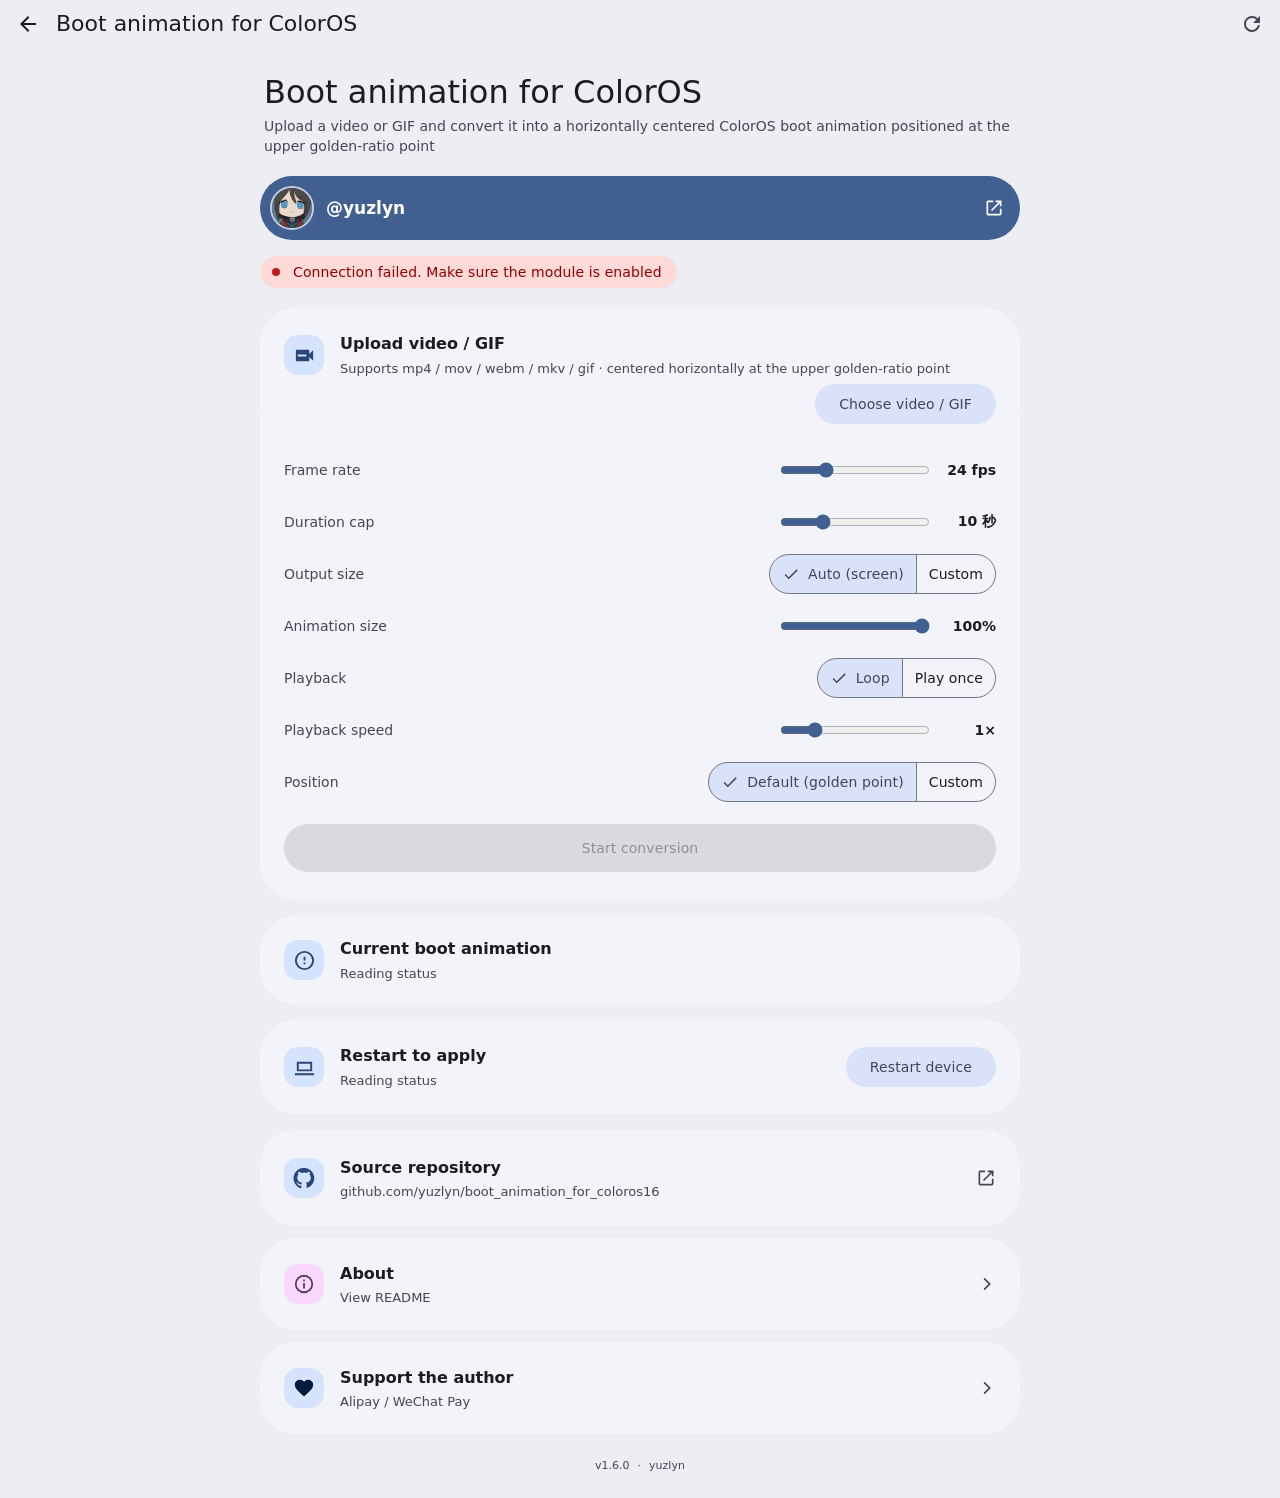
==== commit 4143e263: "v1.6.0: playback speed setting, WebUI preview fixes" ====
--- a/webroot/index.html
+++ b/webroot/index.html
@@ -7,11 +7,11 @@
     <meta http-equiv="Cache-Control" content="no-cache, no-store, must-revalidate">
     <title>開機動畫 for ColorOS</title>
     <link rel="stylesheet" href="vendor/mdui.css">
-    <link rel="stylesheet" href="styles.css?v=150">
+    <link rel="stylesheet" href="styles.css?v=160">
     <script src="vendor/mdui.global.js"></script>
     <script src="vendor/material-kolor.js"></script>
-    <script src="theme-cache.js?v=150"></script>
-    <script src="app.js?v=150" defer></script>
+    <script src="theme-cache.js?v=160"></script>
+    <script src="app.js?v=160" defer></script>
   </head>
   <body>
     <mdui-top-app-bar variant="small" scroll-behavior="elevate">
@@ -135,6 +135,13 @@
               </div>
             </div>
             <div class="option-row">
+              <span data-i18n="playbackSpeed">播放速度</span>
+              <div class="option-control">
+                <input id="speed-slider" type="range" min="25" max="400" step="25" value="100" aria-label="播放速度" data-i18n-aria-label="playbackSpeed">
+                <strong id="speed-value">1×</strong>
+              </div>
+            </div>
+            <div class="option-row">
               <span data-i18n="position">位置</span>
               <div class="option-control">
                 <mdui-segmented-button-group id="position-mode" selects="single" value="default">
@@ -162,8 +169,8 @@
           <div id="upload-preview-wrap" class="upload-preview-wrap hidden">
             <div id="upload-preview-screen" class="upload-preview-screen">
               <div id="upload-preview-slot" class="upload-preview-slot">
-                <img id="upload-preview-img" class="upload-preview-media" alt="開機動畫預覽" data-i18n-alt="previewAlt" hidden>
-                <video id="upload-preview-video" class="upload-preview-media" muted playsinline preload="metadata" hidden></video>
+                <img id="upload-preview-img" class="upload-preview-media hidden" alt="開機動畫預覽" data-i18n-alt="previewAlt">
+                <video id="upload-preview-video" class="upload-preview-media hidden" muted playsinline autoplay preload="auto"></video>
               </div>
             </div>
             <p class="upload-preview-hint" data-i18n="previewHint">預覽：動畫將以所選大小顯示於上黃金分割點</p>
@@ -255,7 +262,7 @@
       </a>
 
       <footer aria-label="版本信息" data-i18n-aria-label="versionInfo">
-        <span>v1.5.0</span>
+        <span>v1.6.0</span>
         <span aria-hidden="true">·</span>
         <span>yuzlyn</span>
       </footer>
--- a/webroot/styles.css
+++ b/webroot/styles.css
@@ -641,16 +641,16 @@
 
 .upload-preview-slot {
   position: absolute;
-  top: 38.2%;
-  left: 50%;
+  width: 0;
+  height: 0;
+  overflow: hidden;
+}
+
+.upload-preview-media {
+  display: block;
   width: 100%;
-  transform: translate(-50%, -50%);
-}
-
-.upload-preview-media {
-  display: block;
-  width: 100%;
-  height: auto;
+  height: 100%;
+  object-fit: contain;
 }
 
 .upload-preview-hint {
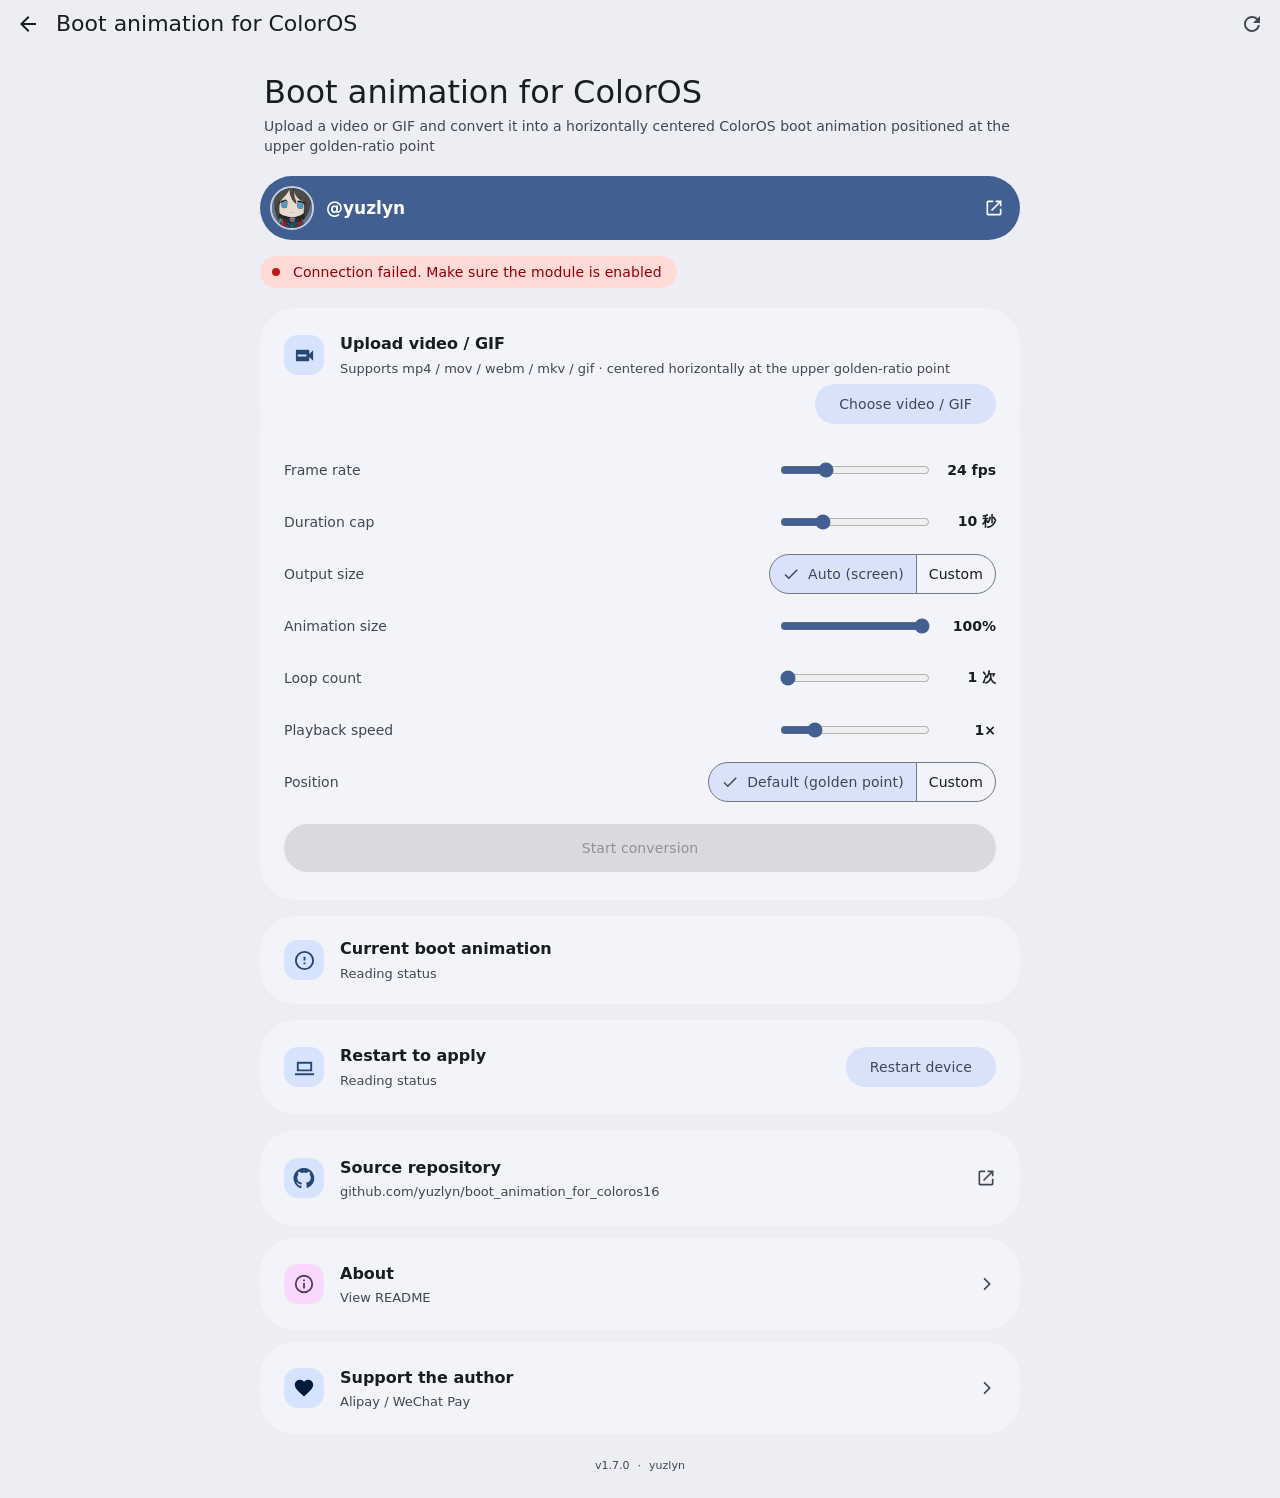
==== commit 2aaa70b5: "v1.7.0: loop count via frame splicing" ====
--- a/webroot/index.html
+++ b/webroot/index.html
@@ -7,11 +7,11 @@
     <meta http-equiv="Cache-Control" content="no-cache, no-store, must-revalidate">
     <title>開機動畫 for ColorOS</title>
     <link rel="stylesheet" href="vendor/mdui.css">
-    <link rel="stylesheet" href="styles.css?v=160">
+    <link rel="stylesheet" href="styles.css?v=170">
     <script src="vendor/mdui.global.js"></script>
     <script src="vendor/material-kolor.js"></script>
-    <script src="theme-cache.js?v=160"></script>
-    <script src="app.js?v=160" defer></script>
+    <script src="theme-cache.js?v=170"></script>
+    <script src="app.js?v=170" defer></script>
   </head>
   <body>
     <mdui-top-app-bar variant="small" scroll-behavior="elevate">
@@ -126,12 +126,10 @@
               </div>
             </div>
             <div class="option-row">
-              <span data-i18n="playback">播放次數</span>
-              <div class="option-control">
-                <mdui-segmented-button-group id="play-mode" selects="single" value="loop">
-                  <mdui-segmented-button value="loop" data-i18n="playLoop">循環播放</mdui-segmented-button>
-                  <mdui-segmented-button value="once" data-i18n="playOnce">只播放一次</mdui-segmented-button>
-                </mdui-segmented-button-group>
+              <span data-i18n="loopCount">循環次數</span>
+              <div class="option-control">
+                <input id="loop-slider" type="range" min="1" max="10" step="1" value="1" aria-label="循環次數" data-i18n-aria-label="loopCount">
+                <strong id="loop-value">1 次</strong>
               </div>
             </div>
             <div class="option-row">
@@ -262,7 +260,7 @@
       </a>
 
       <footer aria-label="版本信息" data-i18n-aria-label="versionInfo">
-        <span>v1.6.0</span>
+        <span>v1.7.0</span>
         <span aria-hidden="true">·</span>
         <span>yuzlyn</span>
       </footer>
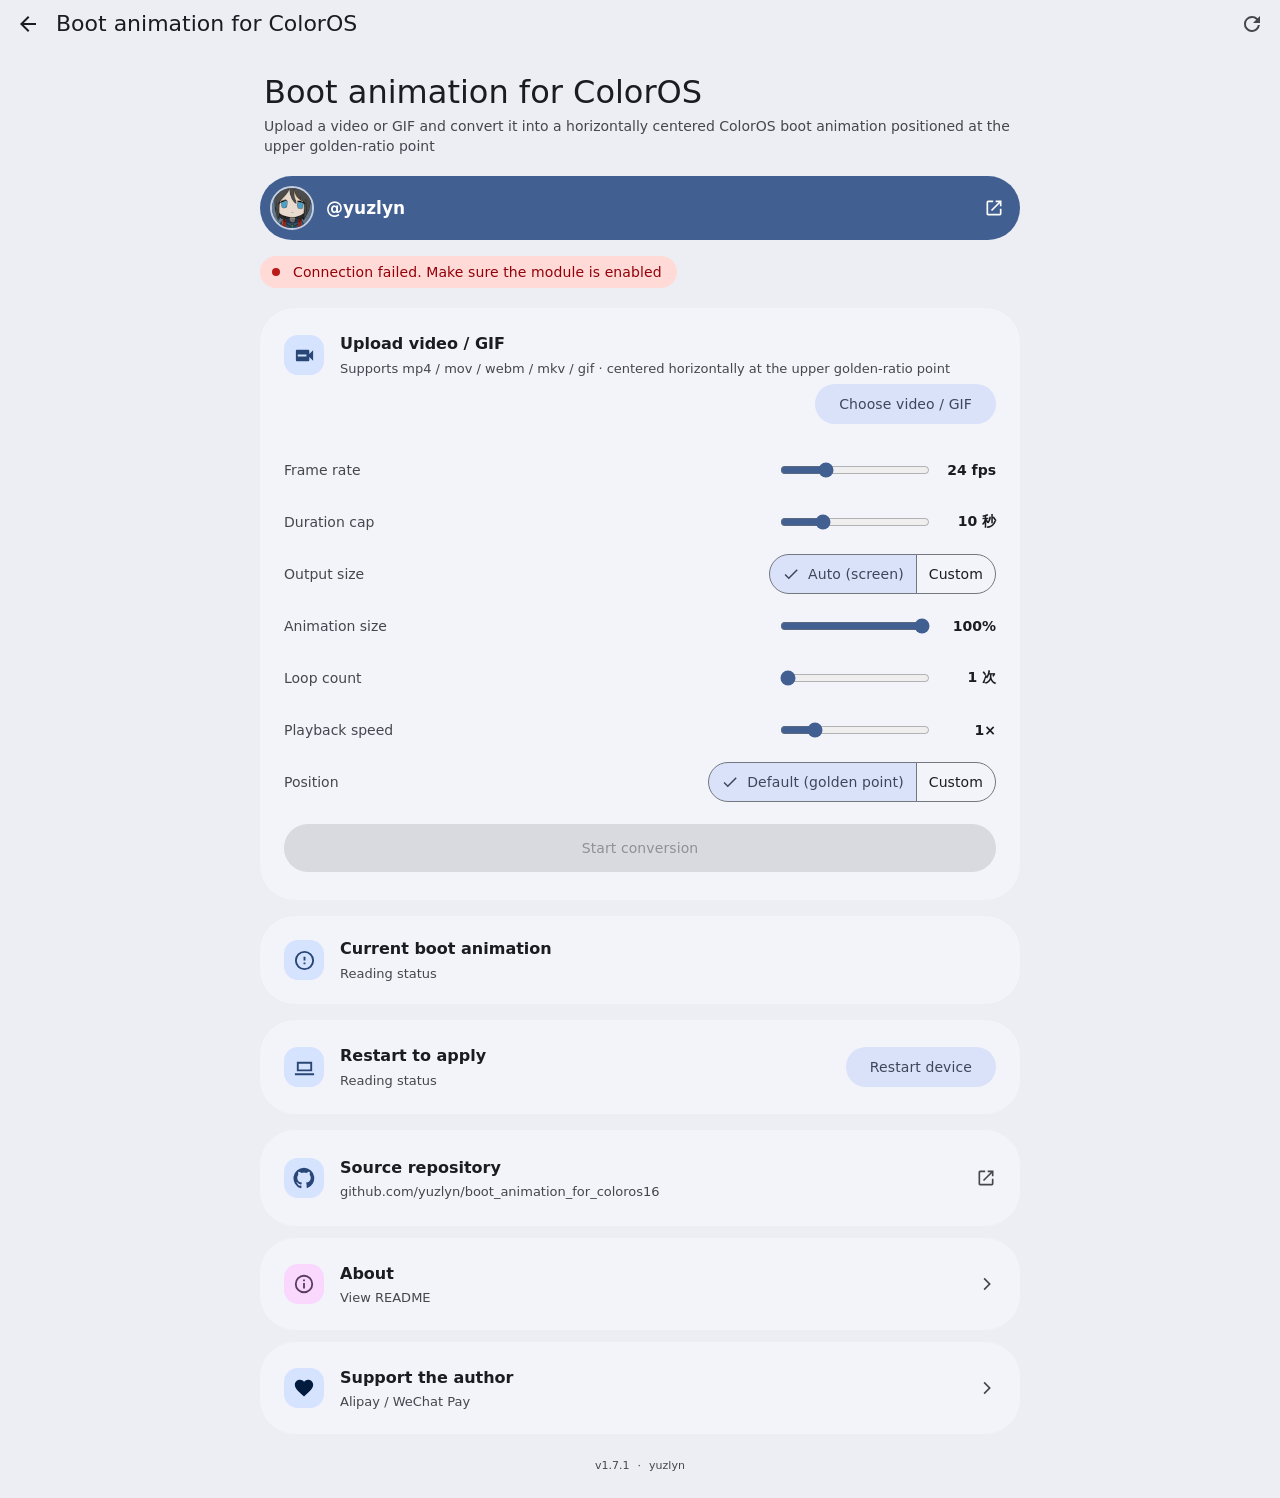
==== commit 41eb40d6: "v1.7.1: raise loop count limit to 20" ====
--- a/webroot/index.html
+++ b/webroot/index.html
@@ -7,11 +7,11 @@
     <meta http-equiv="Cache-Control" content="no-cache, no-store, must-revalidate">
     <title>開機動畫 for ColorOS</title>
     <link rel="stylesheet" href="vendor/mdui.css">
-    <link rel="stylesheet" href="styles.css?v=170">
+    <link rel="stylesheet" href="styles.css?v=171">
     <script src="vendor/mdui.global.js"></script>
     <script src="vendor/material-kolor.js"></script>
-    <script src="theme-cache.js?v=170"></script>
-    <script src="app.js?v=170" defer></script>
+    <script src="theme-cache.js?v=171"></script>
+    <script src="app.js?v=171" defer></script>
   </head>
   <body>
     <mdui-top-app-bar variant="small" scroll-behavior="elevate">
@@ -128,7 +128,7 @@
             <div class="option-row">
               <span data-i18n="loopCount">循環次數</span>
               <div class="option-control">
-                <input id="loop-slider" type="range" min="1" max="10" step="1" value="1" aria-label="循環次數" data-i18n-aria-label="loopCount">
+                <input id="loop-slider" type="range" min="1" max="20" step="1" value="1" aria-label="循環次數" data-i18n-aria-label="loopCount">
                 <strong id="loop-value">1 次</strong>
               </div>
             </div>
@@ -260,7 +260,7 @@
       </a>
 
       <footer aria-label="版本信息" data-i18n-aria-label="versionInfo">
-        <span>v1.7.0</span>
+        <span>v1.7.1</span>
         <span aria-hidden="true">·</span>
         <span>yuzlyn</span>
       </footer>
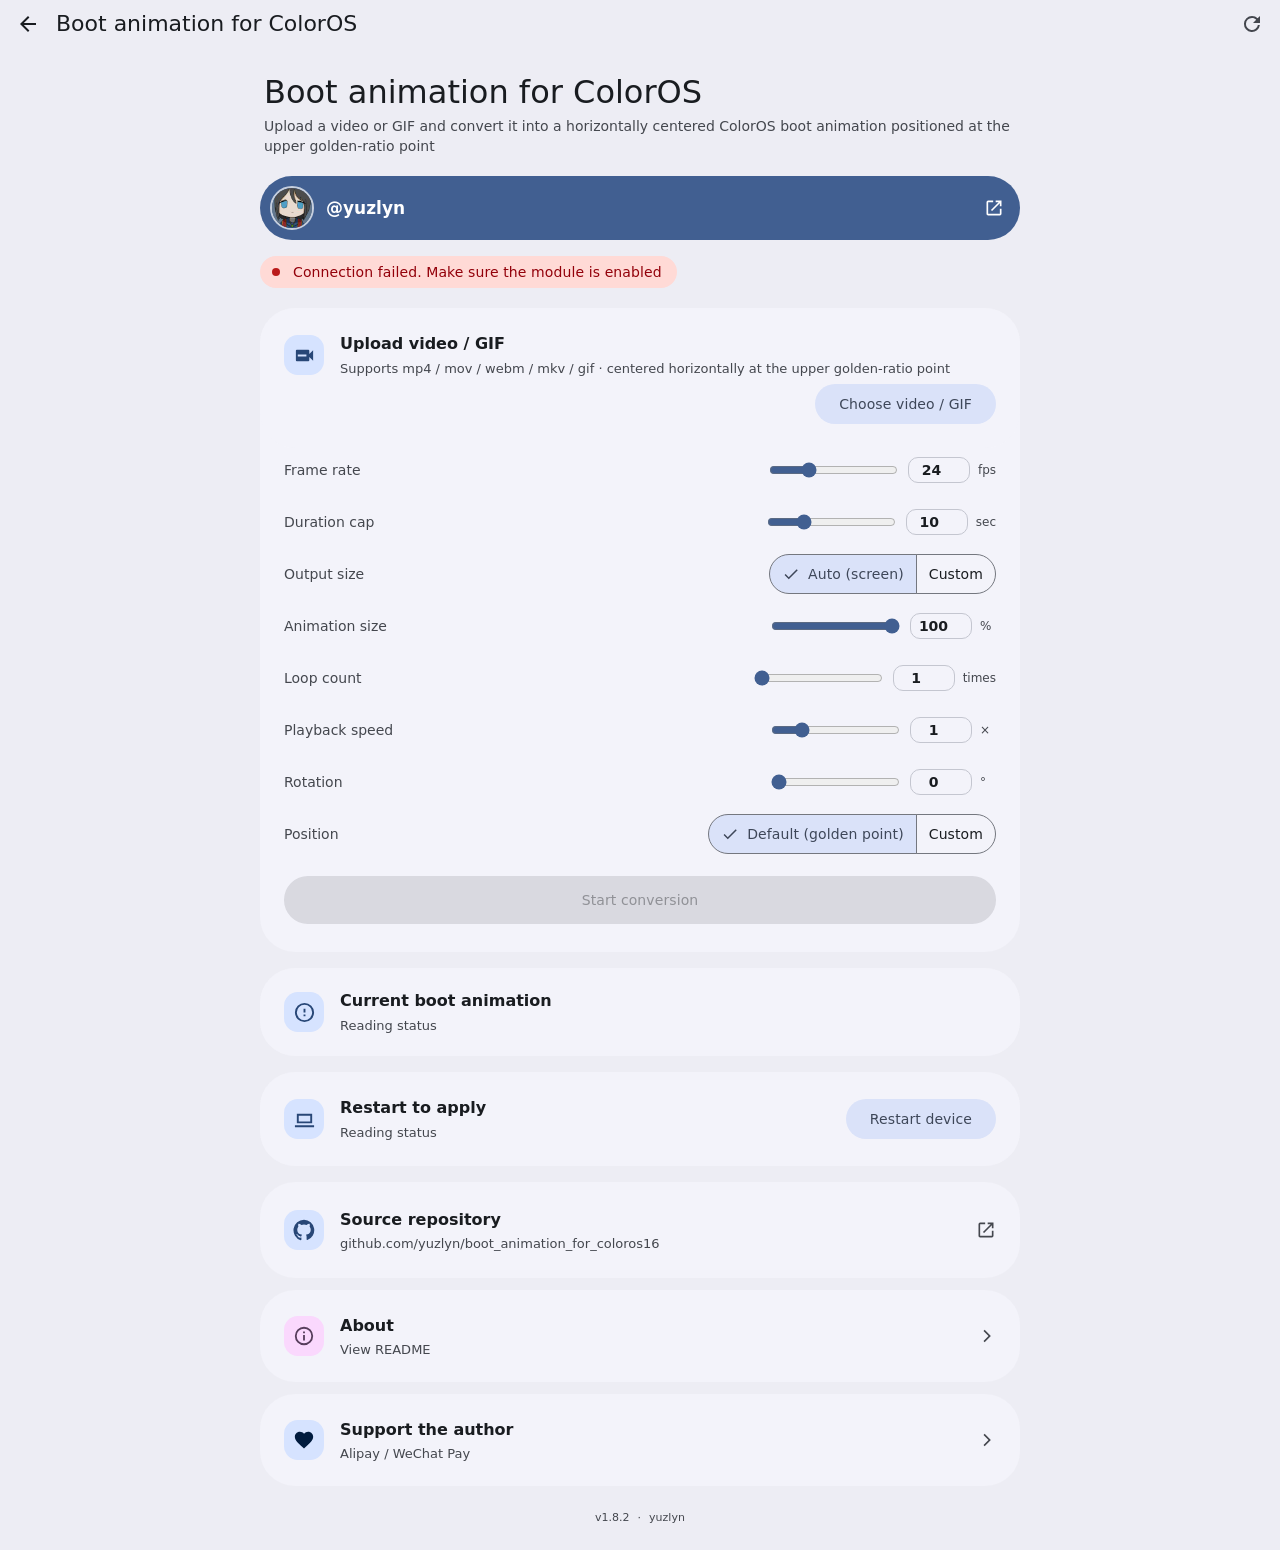
==== commit 98e5ceb0: "v1.8.2: video rotation 0-360, video/GIF clipping, typed numeric inputs" ====
--- a/webroot/index.html
+++ b/webroot/index.html
@@ -7,11 +7,11 @@
     <meta http-equiv="Cache-Control" content="no-cache, no-store, must-revalidate">
     <title>開機動畫 for ColorOS</title>
     <link rel="stylesheet" href="vendor/mdui.css">
-    <link rel="stylesheet" href="styles.css?v=171">
+    <link rel="stylesheet" href="styles.css?v=174">
     <script src="vendor/mdui.global.js"></script>
     <script src="vendor/material-kolor.js"></script>
-    <script src="theme-cache.js?v=171"></script>
-    <script src="app.js?v=171" defer></script>
+    <script src="theme-cache.js?v=174"></script>
+    <script src="app.js?v=174" defer></script>
   </head>
   <body>
     <mdui-top-app-bar variant="small" scroll-behavior="elevate">
@@ -93,14 +93,16 @@
               <span data-i18n="frameRate">幀率</span>
               <div class="option-control">
                 <input id="fps-slider" type="range" min="10" max="60" step="1" value="24" aria-label="幀率" data-i18n-aria-label="frameRate">
-                <strong id="fps-value">24 fps</strong>
+                <input id="fps-number" type="number" min="10" max="60" step="1" value="24" inputmode="numeric" class="option-number" aria-label="幀率" data-i18n-aria-label="frameRate">
+                <span class="option-unit">fps</span>
               </div>
             </div>
             <div class="option-row">
               <span data-i18n="durationCap">時長上限</span>
               <div class="option-control">
                 <input id="duration-slider" type="range" min="3" max="30" step="1" value="10" aria-label="時長上限" data-i18n-aria-label="durationCap">
-                <strong id="duration-value">10 秒</strong>
+                <input id="duration-number" type="number" min="3" max="30" step="1" value="10" inputmode="numeric" class="option-number" aria-label="時長上限" data-i18n-aria-label="durationCap">
+                <span class="option-unit" data-i18n="secondsUnit">秒</span>
               </div>
             </div>
             <div class="option-row">
@@ -122,21 +124,48 @@
               <span data-i18n="animSize">動畫大小</span>
               <div class="option-control">
                 <input id="size-slider" type="range" min="10" max="100" step="5" value="100" aria-label="動畫大小" data-i18n-aria-label="animSize">
-                <strong id="size-value">100%</strong>
+                <input id="size-number" type="number" min="10" max="100" step="5" value="100" inputmode="numeric" class="option-number" aria-label="動畫大小" data-i18n-aria-label="animSize">
+                <span class="option-unit">%</span>
               </div>
             </div>
             <div class="option-row">
               <span data-i18n="loopCount">循環次數</span>
               <div class="option-control">
                 <input id="loop-slider" type="range" min="1" max="20" step="1" value="1" aria-label="循環次數" data-i18n-aria-label="loopCount">
-                <strong id="loop-value">1 次</strong>
+                <input id="loop-number" type="number" min="1" max="20" step="1" value="1" inputmode="numeric" class="option-number" aria-label="循環次數" data-i18n-aria-label="loopCount">
+                <span class="option-unit" data-i18n="loopUnit">次</span>
               </div>
             </div>
             <div class="option-row">
               <span data-i18n="playbackSpeed">播放速度</span>
               <div class="option-control">
                 <input id="speed-slider" type="range" min="25" max="400" step="25" value="100" aria-label="播放速度" data-i18n-aria-label="playbackSpeed">
-                <strong id="speed-value">1×</strong>
+                <input id="speed-number" type="number" min="0.25" max="4" step="0.25" value="1" inputmode="decimal" class="option-number" aria-label="播放速度" data-i18n-aria-label="playbackSpeed">
+                <span class="option-unit">×</span>
+              </div>
+            </div>
+            <div class="option-row">
+              <span data-i18n="rotate">旋轉</span>
+              <div class="option-control">
+                <input id="rotate-slider" type="range" min="0" max="360" step="1" value="0" aria-label="旋轉" data-i18n-aria-label="rotate">
+                <input id="rotate-number" type="number" min="0" max="360" step="1" value="0" inputmode="numeric" class="option-number" aria-label="旋轉" data-i18n-aria-label="rotate">
+                <span class="option-unit">°</span>
+              </div>
+            </div>
+            <div class="option-row trim-row hidden" id="trim-start-row">
+              <span data-i18n="trimStart">開始時間</span>
+              <div class="option-control">
+                <input id="trim-start-slider" type="range" min="0" max="0" step="1" value="0" aria-label="開始時間" data-i18n-aria-label="trimStart">
+                <input id="trim-start-number" type="number" min="0" max="0" step="1" value="0" inputmode="decimal" class="option-number" aria-label="開始時間" data-i18n-aria-label="trimStart">
+                <span class="option-unit" data-i18n="secondsUnit">秒</span>
+              </div>
+            </div>
+            <div class="option-row trim-row hidden" id="trim-end-row">
+              <span data-i18n="trimEnd">結束時間</span>
+              <div class="option-control">
+                <input id="trim-end-slider" type="range" min="0" max="0" step="1" value="0" aria-label="結束時間" data-i18n-aria-label="trimEnd">
+                <input id="trim-end-number" type="number" min="0" max="0" step="1" value="0" inputmode="decimal" class="option-number" aria-label="結束時間" data-i18n-aria-label="trimEnd">
+                <span class="option-unit" data-i18n="secondsUnit">秒</span>
               </div>
             </div>
             <div class="option-row">
@@ -152,14 +181,16 @@
               <span data-i18n="posX">水平位置</span>
               <div class="option-control">
                 <input id="x-slider" type="range" min="0" max="100" step="5" value="50" aria-label="水平位置" data-i18n-aria-label="posX">
-                <strong id="x-value">50%</strong>
+                <input id="x-number" type="number" min="0" max="100" step="5" value="50" inputmode="numeric" class="option-number" aria-label="水平位置" data-i18n-aria-label="posX">
+                <span class="option-unit">%</span>
               </div>
             </div>
             <div class="option-row position-custom-row hidden">
               <span data-i18n="posY">垂直位置</span>
               <div class="option-control">
                 <input id="y-slider" type="range" min="0" max="100" step="5" value="38" aria-label="垂直位置" data-i18n-aria-label="posY">
-                <strong id="y-value">38%</strong>
+                <input id="y-number" type="number" min="0" max="100" step="5" value="38" inputmode="numeric" class="option-number" aria-label="垂直位置" data-i18n-aria-label="posY">
+                <span class="option-unit">%</span>
               </div>
             </div>
           </div>
@@ -260,7 +291,7 @@
       </a>
 
       <footer aria-label="版本信息" data-i18n-aria-label="versionInfo">
-        <span>v1.7.1</span>
+        <span>v1.8.2</span>
         <span aria-hidden="true">·</span>
         <span>yuzlyn</span>
       </footer>
--- a/webroot/styles.css
+++ b/webroot/styles.css
@@ -322,22 +322,43 @@
 .option-control {
   display: flex;
   align-items: center;
-  gap: 12px;
+  gap: 8px;
   min-width: 0;
-}
-
-.option-control strong {
-  flex: 0 0 auto;
-  min-width: 52px;
-  text-align: right;
+  max-width: 100%;
+}
+
+.option-control input[type="range"] {
+  flex: 1 1 auto;
+  min-width: 64px;
+  max-width: 150px;
+  accent-color: rgb(var(--mdui-color-primary));
+}
+
+.option-number {
+  flex: 0 0 auto;
+  width: 62px;
+  padding: 4px 6px;
+  border: 1px solid rgb(var(--mdui-color-outline-variant));
+  border-radius: 10px;
+  background: transparent;
+  color: inherit;
+  font: inherit;
   font-size: 14px;
   font-weight: 600;
   font-variant-numeric: tabular-nums;
-}
-
-.option-control input[type="range"] {
-  width: 150px;
-  accent-color: rgb(var(--mdui-color-primary));
+  text-align: center;
+}
+
+.option-number:focus-visible {
+  outline: 2px solid rgb(var(--mdui-color-primary));
+  outline-offset: 1px;
+}
+
+.option-unit {
+  flex: 0 0 auto;
+  min-width: 16px;
+  font-size: 12px;
+  color: rgb(var(--mdui-color-on-surface-variant));
 }
 
 .option-control mdui-text-field {
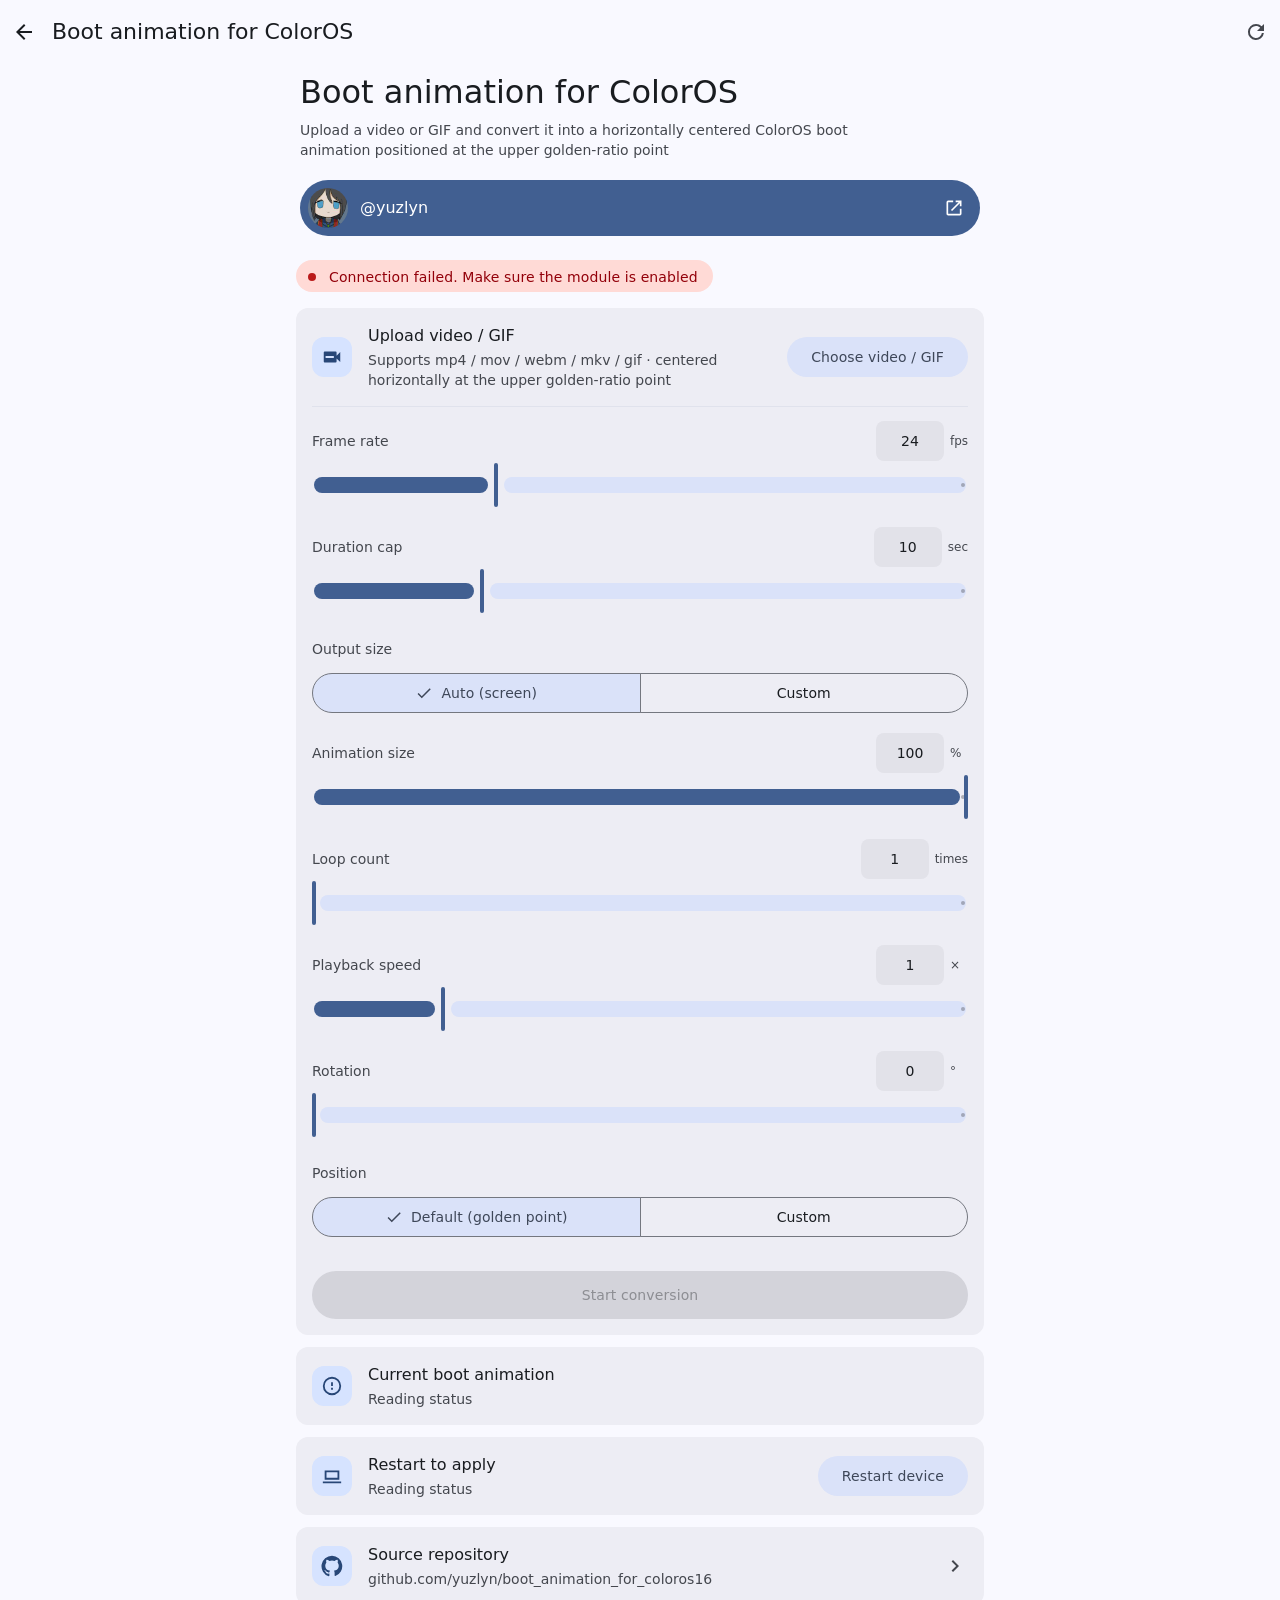
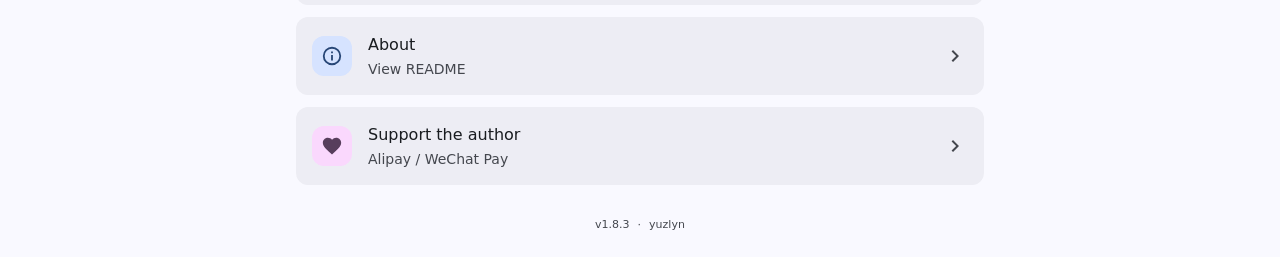
==== commit f2e85684: "v1.8.3: WebUI rebuilt on Material Design 3 (M3 Expressive slider, MD3 components, unified tokens and" ====
--- a/webroot/index.html
+++ b/webroot/index.html
@@ -7,14 +7,16 @@
     <meta http-equiv="Cache-Control" content="no-cache, no-store, must-revalidate">
     <title>開機動畫 for ColorOS</title>
     <link rel="stylesheet" href="vendor/mdui.css">
-    <link rel="stylesheet" href="styles.css?v=174">
+    <link rel="stylesheet" href="tokens.css?v=178">
+    <link rel="stylesheet" href="styles.css?v=178">
     <script src="vendor/mdui.global.js"></script>
     <script src="vendor/material-kolor.js"></script>
-    <script src="theme-cache.js?v=174"></script>
-    <script src="app.js?v=174" defer></script>
+    <script src="theme-cache.js?v=178"></script>
+    <script src="m3-slider.js?v=179" defer></script>
+    <script src="app.js?v=178" defer></script>
   </head>
   <body>
-    <mdui-top-app-bar variant="small" scroll-behavior="elevate">
+    <mdui-top-app-bar variant="small" scroll-behavior="elevate" id="top-app-bar">
       <mdui-button-icon id="back-button" aria-label="返回" title="返回" data-i18n-aria-label="back" data-i18n-title="back">
         <svg class="ui-icon" viewBox="0 0 24 24" aria-hidden="true">
           <path d="M20 11H7.83l5.59-5.59L12 4l-8 8 8 8 1.42-1.41L7.83 13H20v-2Z"></path>
@@ -32,266 +34,305 @@
       <header class="large-title" aria-labelledby="page-title">
         <h1 id="page-title" data-i18n="pageTitle">開機動畫 for ColorOS</h1>
         <p class="subtitle" data-i18n="pageSubtitle">上傳影片或 GIF，自動轉換為水平居中、位於上黃金分割點的 ColorOS 開機動畫</p>
+        <a class="author-pill" href="https://github.com/yuzlyn" target="_blank" rel="noopener noreferrer" aria-label="前往 yuzlyn 的 GitHub 個人頁面" data-i18n-aria-label="authorLinkLabel">
+          <img class="author-avatar" src="assets/yuzlyn-github.png" alt="yuzlyn 的 GitHub 大頭貼" data-i18n-alt="authorAvatarAlt">
+          <span class="author-id">@yuzlyn</span>
+          <svg class="author-arrow" viewBox="0 0 24 24" aria-hidden="true">
+            <path d="M14 3h7v7h-2V6.41l-9.29 9.3-1.42-1.42L17.59 5H14V3ZM5 5h6V3H5a2 2 0 0 0-2 2v14c0 1.1.9 2 2 2h14a2 2 0 0 0 2-2v-6h-2v6H5V5Z"></path>
+          </svg>
+        </a>
       </header>
 
-      <a class="author-link" href="https://github.com/yuzlyn" target="_blank" rel="noopener noreferrer" aria-label="前往 yuzlyn 的 GitHub 個人頁面" data-i18n-aria-label="authorLinkLabel">
-        <img class="github-avatar" src="assets/yuzlyn-github.png" alt="yuzlyn 的 GitHub 大頭貼" data-i18n-alt="authorAvatarAlt">
-        <span class="author-id">@yuzlyn</span>
-        <svg class="author-arrow" viewBox="0 0 24 24" aria-hidden="true">
-          <path d="M14 3h7v7h-2V6.41l-9.29 9.3-1.42-1.42L17.59 5H14V3ZM5 5h6V3H5a2 2 0 0 0-2 2v14c0 1.1.9 2 2 2h14a2 2 0 0 0 2-2v-6h-2v6H5V5Z"></path>
-        </svg>
-      </a>
-
-      <section class="controls" aria-label="連線狀態" data-i18n-aria-label="controlsLabel">
-        <div class="state-row" aria-live="polite">
-          <mdui-chip id="bridge-chip" variant="assist" class="status-chip">
-            <svg slot="icon" class="chip-icon status-indicator" viewBox="0 0 18 18" aria-hidden="true">
-              <circle cx="9" cy="9" r="4"></circle>
-            </svg>
-            <span id="bridge-label" data-i18n="connectingKernelSU">正在連線至 KernelSU</span>
-          </mdui-chip>
-          <mdui-chip id="converting-chip" variant="assist" class="hidden">
-            <svg slot="icon" class="chip-icon" viewBox="0 0 24 24" aria-hidden="true">
-              <path d="M12 4V1L8 5l4 4V6a6 6 0 1 1-5.65 4H4.26A8 8 0 1 0 12 4Z"></path>
-            </svg>
-            <span id="converting-label">轉換中 0%</span>
-          </mdui-chip>
-          <mdui-chip id="installed-chip" variant="assist" class="hidden">
-            <svg slot="icon" class="chip-icon" viewBox="0 0 24 24" aria-hidden="true">
-              <path d="M9 16.17 4.83 12l-1.42 1.41L9 19 21 7l-1.41-1.41L9 16.17Z"></path>
-            </svg>
-            <span data-i18n="installedLabel">已安裝自訂動畫</span>
-          </mdui-chip>
-        </div>
+      <section class="status-bar" aria-label="連線狀態" data-i18n-aria-label="controlsLabel">
+        <mdui-chip id="bridge-chip" variant="assist" class="status-chip">
+          <svg slot="icon" class="chip-icon status-indicator" viewBox="0 0 18 18" aria-hidden="true">
+            <circle cx="9" cy="9" r="4"></circle>
+          </svg>
+          <span id="bridge-label" data-i18n="connectingKernelSU">正在連線至 KernelSU</span>
+        </mdui-chip>
+        <mdui-chip id="converting-chip" variant="assist" class="status-chip hidden">
+          <svg slot="icon" class="chip-icon" viewBox="0 0 24 24" aria-hidden="true">
+            <path d="M12 4V1L8 5l4 4V6a6 6 0 1 1-5.65 4H4.26A8 8 0 1 0 12 4Z"></path>
+          </svg>
+          <span id="converting-label">轉換中 0%</span>
+        </mdui-chip>
+        <mdui-chip id="installed-chip" variant="assist" class="status-chip hidden">
+          <svg slot="icon" class="chip-icon" viewBox="0 0 24 24" aria-hidden="true">
+            <path d="M9 16.17 4.83 12l-1.42 1.41L9 19 21 7l-1.41-1.41L9 16.17Z"></path>
+          </svg>
+          <span data-i18n="installedLabel">已安裝自訂動畫</span>
+        </mdui-chip>
       </section>
 
-      <mdui-card id="error-card" variant="filled" class="message-card hidden" role="status">
-        <div class="message-icon" aria-hidden="true">
+      <div id="error-card" class="error-card hidden" role="status">
+        <div class="section-icon" aria-hidden="true">
           <svg class="ui-icon" viewBox="0 0 24 24"><path d="M12 2 1 21h22L12 2Zm1 16h-2v-2h2v2Zm0-4h-2v-4h2v4Z"></path></svg>
         </div>
-        <div class="message-copy">
+        <div class="section-copy">
           <h2 data-i18n="convertFailed">轉換失敗</h2>
           <p id="error-text"></p>
         </div>
-      </mdui-card>
-
-      <section class="upload-section" aria-label="上傳影片或 GIF" data-i18n-aria-label="uploadSectionLabel">
-        <mdui-card variant="filled" class="upload-card">
-          <div class="list-item upload-item">
-            <div class="leading-icon" aria-hidden="true">
-              <svg class="ui-icon" viewBox="0 0 24 24"><path d="M17 10.5V7a1 1 0 0 0-1-1H4a1 1 0 0 0-1 1v10a1 1 0 0 0 1 1h12a1 1 0 0 0 1-1v-3.5l4 4v-11l-4 4ZM14 13H5v-2h9v2Z"></path></svg>
-            </div>
-            <div class="item-copy">
-              <h2 data-i18n="uploadTitle">上傳影片 / GIF</h2>
-              <p id="video-name" class="meta-text" data-i18n="supportedFormats">支援 mp4 / mov / webm / mkv / gif · 水平居中、位於上黃金分割點</p>
-            </div>
-            <mdui-button id="video-upload" variant="tonal" class="select-button" data-i18n="chooseMedia">選擇影片 / GIF</mdui-button>
-          </div>
-
-          <div class="option-grid">
-            <div class="option-row">
-              <span data-i18n="frameRate">幀率</span>
-              <div class="option-control">
-                <input id="fps-slider" type="range" min="10" max="60" step="1" value="24" aria-label="幀率" data-i18n-aria-label="frameRate">
+      </div>
+
+      <mdui-card variant="filled" class="section-card">
+        <div class="section-head">
+          <div class="section-icon" aria-hidden="true">
+            <svg class="ui-icon" viewBox="0 0 24 24"><path d="M17 10.5V7a1 1 0 0 0-1-1H4a1 1 0 0 0-1 1v10a1 1 0 0 0 1 1h12a1 1 0 0 0 1-1v-3.5l4 4v-11l-4 4ZM14 13H5v-2h9v2Z"></path></svg>
+          </div>
+          <div class="section-copy">
+            <h2 data-i18n="uploadTitle">上傳影片 / GIF</h2>
+            <p id="video-name" class="supporting" data-i18n="supportedFormats">支援 mp4 / mov / webm / mkv / gif · 水平居中、位於上黃金分割點</p>
+          </div>
+          <mdui-button id="video-upload" variant="tonal" data-i18n="chooseMedia">選擇影片 / GIF</mdui-button>
+        </div>
+
+        <mdui-divider class="inset"></mdui-divider>
+
+        <div class="options">
+          <div class="option-row">
+            <div class="option-head">
+              <span class="option-label" data-i18n="frameRate">幀率</span>
+              <span class="option-value">
                 <input id="fps-number" type="number" min="10" max="60" step="1" value="24" inputmode="numeric" class="option-number" aria-label="幀率" data-i18n-aria-label="frameRate">
                 <span class="option-unit">fps</span>
-              </div>
-            </div>
-            <div class="option-row">
-              <span data-i18n="durationCap">時長上限</span>
-              <div class="option-control">
-                <input id="duration-slider" type="range" min="3" max="30" step="1" value="10" aria-label="時長上限" data-i18n-aria-label="durationCap">
+              </span>
+            </div>
+            <m3-slider id="fps-slider" min="10" max="60" step="1" value="24" aria-label="幀率" data-i18n-aria-label="frameRate"></m3-slider>
+          </div>
+
+          <div class="option-row">
+            <div class="option-head">
+              <span class="option-label" data-i18n="durationCap">時長上限</span>
+              <span class="option-value">
                 <input id="duration-number" type="number" min="3" max="30" step="1" value="10" inputmode="numeric" class="option-number" aria-label="時長上限" data-i18n-aria-label="durationCap">
                 <span class="option-unit" data-i18n="secondsUnit">秒</span>
-              </div>
-            </div>
-            <div class="option-row">
-              <span data-i18n="outputSize">輸出尺寸</span>
-              <div class="option-control">
-                <mdui-segmented-button-group id="size-mode" selects="single" value="auto">
-                  <mdui-segmented-button value="auto" data-i18n="sizeAuto">自動（屏幕）</mdui-segmented-button>
-                  <mdui-segmented-button value="custom" data-i18n="sizeCustom">自定義</mdui-segmented-button>
-                </mdui-segmented-button-group>
-              </div>
-            </div>
-            <div class="option-row hidden" id="custom-size-row">
-              <span data-i18n="customSizeLabel">寬 × 高</span>
-              <div class="option-control">
-                <mdui-text-field id="custom-size" label="例如 720x1584" data-i18n-label="customSizeHint" value=""></mdui-text-field>
-              </div>
-            </div>
-            <div class="option-row">
-              <span data-i18n="animSize">動畫大小</span>
-              <div class="option-control">
-                <input id="size-slider" type="range" min="10" max="100" step="5" value="100" aria-label="動畫大小" data-i18n-aria-label="animSize">
+              </span>
+            </div>
+            <m3-slider id="duration-slider" min="3" max="30" step="1" value="10" aria-label="時長上限" data-i18n-aria-label="durationCap"></m3-slider>
+          </div>
+
+          <div class="option-row">
+            <div class="option-head">
+              <span class="option-label" data-i18n="outputSize">輸出尺寸</span>
+            </div>
+            <div class="option-control">
+              <mdui-segmented-button-group id="size-mode" selects="single" value="auto">
+                <mdui-segmented-button value="auto" data-i18n="sizeAuto">自動（屏幕）</mdui-segmented-button>
+                <mdui-segmented-button value="custom" data-i18n="sizeCustom">自定義</mdui-segmented-button>
+              </mdui-segmented-button-group>
+            </div>
+          </div>
+
+          <div class="option-row hidden" id="custom-size-row">
+            <div class="option-head">
+              <span class="option-label" data-i18n="customSizeLabel">寬 × 高</span>
+            </div>
+            <div class="option-control">
+              <mdui-text-field id="custom-size" label="例如 720x1584" data-i18n-label="customSizeHint" value="" variant="outlined"></mdui-text-field>
+            </div>
+          </div>
+
+          <div class="option-row">
+            <div class="option-head">
+              <span class="option-label" data-i18n="animSize">動畫大小</span>
+              <span class="option-value">
                 <input id="size-number" type="number" min="10" max="100" step="5" value="100" inputmode="numeric" class="option-number" aria-label="動畫大小" data-i18n-aria-label="animSize">
                 <span class="option-unit">%</span>
-              </div>
-            </div>
-            <div class="option-row">
-              <span data-i18n="loopCount">循環次數</span>
-              <div class="option-control">
-                <input id="loop-slider" type="range" min="1" max="20" step="1" value="1" aria-label="循環次數" data-i18n-aria-label="loopCount">
+              </span>
+            </div>
+            <m3-slider id="size-slider" min="10" max="100" step="5" value="100" aria-label="動畫大小" data-i18n-aria-label="animSize"></m3-slider>
+          </div>
+
+          <div class="option-row">
+            <div class="option-head">
+              <span class="option-label" data-i18n="loopCount">循環次數</span>
+              <span class="option-value">
                 <input id="loop-number" type="number" min="1" max="20" step="1" value="1" inputmode="numeric" class="option-number" aria-label="循環次數" data-i18n-aria-label="loopCount">
                 <span class="option-unit" data-i18n="loopUnit">次</span>
-              </div>
-            </div>
-            <div class="option-row">
-              <span data-i18n="playbackSpeed">播放速度</span>
-              <div class="option-control">
-                <input id="speed-slider" type="range" min="25" max="400" step="25" value="100" aria-label="播放速度" data-i18n-aria-label="playbackSpeed">
+              </span>
+            </div>
+            <m3-slider id="loop-slider" min="1" max="20" step="1" value="1" aria-label="循環次數" data-i18n-aria-label="loopCount"></m3-slider>
+          </div>
+
+          <div class="option-row">
+            <div class="option-head">
+              <span class="option-label" data-i18n="playbackSpeed">播放速度</span>
+              <span class="option-value">
                 <input id="speed-number" type="number" min="0.25" max="4" step="0.25" value="1" inputmode="decimal" class="option-number" aria-label="播放速度" data-i18n-aria-label="playbackSpeed">
                 <span class="option-unit">×</span>
-              </div>
-            </div>
-            <div class="option-row">
-              <span data-i18n="rotate">旋轉</span>
-              <div class="option-control">
-                <input id="rotate-slider" type="range" min="0" max="360" step="1" value="0" aria-label="旋轉" data-i18n-aria-label="rotate">
+              </span>
+            </div>
+            <m3-slider id="speed-slider" min="25" max="400" step="25" value="100" aria-label="播放速度" data-i18n-aria-label="playbackSpeed"></m3-slider>
+          </div>
+
+          <div class="option-row">
+            <div class="option-head">
+              <span class="option-label" data-i18n="rotate">旋轉</span>
+              <span class="option-value">
                 <input id="rotate-number" type="number" min="0" max="360" step="1" value="0" inputmode="numeric" class="option-number" aria-label="旋轉" data-i18n-aria-label="rotate">
                 <span class="option-unit">°</span>
-              </div>
-            </div>
-            <div class="option-row trim-row hidden" id="trim-start-row">
-              <span data-i18n="trimStart">開始時間</span>
-              <div class="option-control">
-                <input id="trim-start-slider" type="range" min="0" max="0" step="1" value="0" aria-label="開始時間" data-i18n-aria-label="trimStart">
+              </span>
+            </div>
+            <m3-slider id="rotate-slider" min="0" max="360" step="1" value="0" aria-label="旋轉" data-i18n-aria-label="rotate"></m3-slider>
+          </div>
+
+          <div class="option-row trim-row hidden" id="trim-start-row">
+            <div class="option-head">
+              <span class="option-label" data-i18n="trimStart">開始時間</span>
+              <span class="option-value">
                 <input id="trim-start-number" type="number" min="0" max="0" step="1" value="0" inputmode="decimal" class="option-number" aria-label="開始時間" data-i18n-aria-label="trimStart">
                 <span class="option-unit" data-i18n="secondsUnit">秒</span>
-              </div>
-            </div>
-            <div class="option-row trim-row hidden" id="trim-end-row">
-              <span data-i18n="trimEnd">結束時間</span>
-              <div class="option-control">
-                <input id="trim-end-slider" type="range" min="0" max="0" step="1" value="0" aria-label="結束時間" data-i18n-aria-label="trimEnd">
+              </span>
+            </div>
+            <m3-slider id="trim-start-slider" min="0" max="0" step="1" value="0" aria-label="開始時間" data-i18n-aria-label="trimStart"></m3-slider>
+          </div>
+
+          <div class="option-row trim-row hidden" id="trim-end-row">
+            <div class="option-head">
+              <span class="option-label" data-i18n="trimEnd">結束時間</span>
+              <span class="option-value">
                 <input id="trim-end-number" type="number" min="0" max="0" step="1" value="0" inputmode="decimal" class="option-number" aria-label="結束時間" data-i18n-aria-label="trimEnd">
                 <span class="option-unit" data-i18n="secondsUnit">秒</span>
-              </div>
-            </div>
-            <div class="option-row">
-              <span data-i18n="position">位置</span>
-              <div class="option-control">
-                <mdui-segmented-button-group id="position-mode" selects="single" value="default">
-                  <mdui-segmented-button value="default" data-i18n="posDefault">預設（黃金分割點）</mdui-segmented-button>
-                  <mdui-segmented-button value="custom" data-i18n="posCustom">自訂</mdui-segmented-button>
-                </mdui-segmented-button-group>
-              </div>
-            </div>
-            <div class="option-row position-custom-row hidden">
-              <span data-i18n="posX">水平位置</span>
-              <div class="option-control">
-                <input id="x-slider" type="range" min="0" max="100" step="5" value="50" aria-label="水平位置" data-i18n-aria-label="posX">
+              </span>
+            </div>
+            <m3-slider id="trim-end-slider" min="0" max="0" step="1" value="0" aria-label="結束時間" data-i18n-aria-label="trimEnd"></m3-slider>
+          </div>
+
+          <div class="option-row">
+            <div class="option-head">
+              <span class="option-label" data-i18n="position">位置</span>
+            </div>
+            <div class="option-control">
+              <mdui-segmented-button-group id="position-mode" selects="single" value="default">
+                <mdui-segmented-button value="default" data-i18n="posDefault">預設（黃金分割點）</mdui-segmented-button>
+                <mdui-segmented-button value="custom" data-i18n="posCustom">自訂</mdui-segmented-button>
+              </mdui-segmented-button-group>
+            </div>
+          </div>
+
+          <div class="option-row position-custom-row hidden">
+            <div class="option-head">
+              <span class="option-label" data-i18n="posX">水平位置</span>
+              <span class="option-value">
                 <input id="x-number" type="number" min="0" max="100" step="5" value="50" inputmode="numeric" class="option-number" aria-label="水平位置" data-i18n-aria-label="posX">
                 <span class="option-unit">%</span>
-              </div>
-            </div>
-            <div class="option-row position-custom-row hidden">
-              <span data-i18n="posY">垂直位置</span>
-              <div class="option-control">
-                <input id="y-slider" type="range" min="0" max="100" step="5" value="38" aria-label="垂直位置" data-i18n-aria-label="posY">
+              </span>
+            </div>
+            <m3-slider id="x-slider" min="0" max="100" step="5" value="50" aria-label="水平位置" data-i18n-aria-label="posX"></m3-slider>
+          </div>
+
+          <div class="option-row position-custom-row hidden">
+            <div class="option-head">
+              <span class="option-label" data-i18n="posY">垂直位置</span>
+              <span class="option-value">
                 <input id="y-number" type="number" min="0" max="100" step="5" value="38" inputmode="numeric" class="option-number" aria-label="垂直位置" data-i18n-aria-label="posY">
                 <span class="option-unit">%</span>
-              </div>
-            </div>
-          </div>
-
-          <div id="upload-preview-wrap" class="upload-preview-wrap hidden">
-            <div id="upload-preview-screen" class="upload-preview-screen">
-              <div id="upload-preview-slot" class="upload-preview-slot">
-                <img id="upload-preview-img" class="upload-preview-media hidden" alt="開機動畫預覽" data-i18n-alt="previewAlt">
-                <video id="upload-preview-video" class="upload-preview-media hidden" muted playsinline autoplay preload="auto"></video>
-              </div>
-            </div>
-            <p class="upload-preview-hint" data-i18n="previewHint">預覽：動畫將以所選大小顯示於上黃金分割點</p>
-          </div>
-
-          <mdui-linear-progress id="convert-progress" class="convert-progress hidden" value="0" role="progressbar" aria-label="轉換進度" data-i18n-aria-label="convertingLabel" aria-valuemin="0" aria-valuemax="100" aria-valuenow="0"></mdui-linear-progress>
-
-          <mdui-button id="convert-button" variant="filled" class="convert-button" disabled data-i18n="startConvert">開始轉換</mdui-button>
-          <input id="video-file" type="file" accept="video/*,image/gif,.gif,.mp4,.mov,.webm,.mkv,.m4v" hidden>
-        </mdui-card>
-      </section>
-
-      <section class="current-section" aria-label="當前動畫" data-i18n-aria-label="currentSectionLabel">
-        <mdui-card variant="filled" class="current-card">
-          <div class="current-heading">
-            <div class="leading-icon" aria-hidden="true">
-              <svg class="ui-icon" viewBox="0 0 24 24"><path d="M12 2a10 10 0 1 0 0 20 10 10 0 0 0 0-20Zm0 18a8 8 0 1 1 0-16 8 8 0 0 1 0 16Zm-1-12h2v4h-2V8Zm0 6h2v2h-2v-2Z"></path></svg>
-            </div>
-            <div class="item-copy">
-              <h2 data-i18n="currentAnimation">當前開機動畫</h2>
-              <p id="current-status" class="meta-text" data-i18n="loadingStatus">正在讀取狀態</p>
-            </div>
-            <mdui-button id="restore-button" variant="tonal" class="hidden" data-i18n="restoreDefault">恢復系統默認</mdui-button>
-          </div>
-          <div id="preview-wrap" class="preview-wrap hidden">
-            <img id="preview-img" class="preview-img" alt="開機動畫預覽" data-i18n-alt="previewAlt">
-          </div>
-        </mdui-card>
-      </section>
-
-      <mdui-card variant="filled" class="system-card">
-        <div class="list-item system-item">
-          <div class="leading-icon system-icon" aria-hidden="true">
+              </span>
+            </div>
+            <m3-slider id="y-slider" min="0" max="100" step="5" value="38" aria-label="垂直位置" data-i18n-aria-label="posY"></m3-slider>
+          </div>
+        </div>
+
+        <div id="upload-preview-wrap" class="preview-block hidden">
+          <div id="upload-preview-screen" class="upload-preview-screen">
+            <div id="upload-preview-slot" class="upload-preview-slot">
+              <img id="upload-preview-img" class="upload-preview-media hidden" alt="開機動畫預覽" data-i18n-alt="previewAlt">
+              <video id="upload-preview-video" class="upload-preview-media hidden" muted playsinline autoplay preload="auto"></video>
+            </div>
+          </div>
+          <p class="preview-hint" data-i18n="previewHint">預覽：動畫將以所選大小顯示於上黃金分割點</p>
+        </div>
+
+        <mdui-linear-progress id="convert-progress" class="convert-progress hidden" value="0" role="progressbar" aria-label="轉換進度" data-i18n-aria-label="convertingLabel" aria-valuemin="0" aria-valuemax="100" aria-valuenow="0"></mdui-linear-progress>
+
+        <div class="card-actions">
+          <mdui-button id="convert-button" variant="filled" disabled data-i18n="startConvert">開始轉換</mdui-button>
+        </div>
+        <input id="video-file" type="file" accept="video/*,image/gif,.gif,.mp4,.mov,.webm,.mkv,.m4v" hidden>
+      </mdui-card>
+
+      <mdui-card variant="filled" class="section-card">
+        <div class="section-head">
+          <div class="section-icon" aria-hidden="true">
+            <svg class="ui-icon" viewBox="0 0 24 24"><path d="M12 2a10 10 0 1 0 0 20 10 10 0 0 0 0-20Zm0 18a8 8 0 1 1 0-16 8 8 0 0 1 0 16Zm-1-12h2v4h-2V8Zm0 6h2v2h-2v-2Z"></path></svg>
+          </div>
+          <div class="section-copy">
+            <h2 data-i18n="currentAnimation">當前開機動畫</h2>
+            <p id="current-status" class="supporting" data-i18n="loadingStatus">正在讀取狀態</p>
+          </div>
+          <mdui-button id="restore-button" variant="tonal" class="hidden" data-i18n="restoreDefault">恢復系統默認</mdui-button>
+        </div>
+        <div id="preview-wrap" class="preview-block hidden">
+          <img id="preview-img" class="preview-img" alt="開機動畫預覽" data-i18n-alt="previewAlt">
+        </div>
+      </mdui-card>
+
+      <mdui-card variant="filled" class="section-card">
+        <div class="section-head">
+          <div class="section-icon" aria-hidden="true">
             <svg class="ui-icon" viewBox="0 0 24 24"><path d="M4 6h16v10H4V6Zm-2 12h20v2H2v-2Zm4-10v6h12V8H6Z"></path></svg>
           </div>
-          <div class="item-copy">
+          <div class="section-copy">
             <h2 data-i18n="rebootToApply">重啟生效</h2>
-            <p id="system-status" class="meta-text" data-i18n="loadingStatus">正在讀取狀態</p>
+            <p id="system-status" class="supporting" data-i18n="loadingStatus">正在讀取狀態</p>
           </div>
           <mdui-button id="reboot-button" variant="tonal" data-i18n="restartDevice">重啟設備</mdui-button>
         </div>
       </mdui-card>
 
-      <a class="source-link" href="https://github.com/yuzlyn/boot_animation_for_coloros16" target="_blank" rel="noopener noreferrer" aria-label="開啟開機動畫原始碼儲存庫" data-i18n-aria-label="sourceLinkLabel">
-        <mdui-card variant="filled" class="source-card">
-          <div class="source-content">
-            <div class="source-icon" aria-hidden="true">
+      <a class="card-link" href="https://github.com/yuzlyn/boot_animation_for_coloros16" target="_blank" rel="noopener noreferrer" aria-label="開啟開機動畫原始碼儲存庫" data-i18n-aria-label="sourceLinkLabel">
+        <mdui-card variant="filled" class="section-card link-card">
+          <div class="section-head">
+            <div class="section-icon" aria-hidden="true">
               <svg class="ui-icon" viewBox="0 0 24 24"><path d="M12 .7a11.5 11.5 0 0 0-3.64 22.4c.58.1.79-.25.79-.56v-2.23c-3.22.7-3.9-1.37-3.9-1.37-.53-1.34-1.29-1.7-1.29-1.7-1.05-.72.08-.71.08-.71 1.17.08 1.78 1.2 1.78 1.2 1.04 1.78 2.72 1.27 3.38.97.1-.75.4-1.27.74-1.56-2.57-.3-5.28-1.29-5.28-5.69 0-1.26.45-2.29 1.2-3.1-.12-.3-.52-1.47.11-3.06 0 0 .98-.31 3.16 1.19a10.98 10.98 0 0 1 5.74 0c2.19-1.5 3.16-1.19 3.16-1.19.63 1.59.23 2.76.11 3.06.75.81 1.2 1.84 1.2 3.1 0 4.42-2.71 5.39-5.29 5.68.42.36.79 1.06.79 2.14v3.17c0 .31.21.67.8.56A11.5 11.5 0 0 0 12 .7Z"></path></svg>
             </div>
-            <div class="source-copy">
+            <div class="section-copy">
               <h2 data-i18n="sourceRepository">原始碼儲存庫</h2>
-              <p>github.com/yuzlyn/boot_animation_for_coloros16</p>
-            </div>
-            <svg class="source-arrow" viewBox="0 0 24 24" aria-hidden="true">
-              <path d="M14 3h7v7h-2V6.41l-9.29 9.3-1.42-1.42L17.59 5H14V3ZM5 5h6V3H5a2 2 0 0 0-2 2v14c0 1.1.9 2 2 2h14a2 2 0 0 0 2-2v-6h-2v6H5V5Z"></path>
+              <p class="supporting">github.com/yuzlyn/boot_animation_for_coloros16</p>
+            </div>
+            <svg class="chevron" viewBox="0 0 24 24" aria-hidden="true">
+              <path d="M9 18 15 12 9 6 7.59 7.41 12.17 12 7.59 16.59 9 18Z"></path>
             </svg>
           </div>
         </mdui-card>
       </a>
 
-      <a id="about-card" class="resource-link" href="about.html" aria-label="開啟 README 關於頁面" data-i18n-aria-label="aboutLinkLabel">
-        <mdui-card variant="filled" class="resource-card about-card">
-          <div class="resource-content">
-            <div class="resource-icon" aria-hidden="true">
+      <a id="about-card" class="card-link" href="about.html" aria-label="開啟 README 關於頁面" data-i18n-aria-label="aboutLinkLabel">
+        <mdui-card variant="filled" class="section-card link-card">
+          <div class="section-head">
+            <div class="section-icon" aria-hidden="true">
               <svg class="ui-icon" viewBox="0 0 24 24"><path d="M11 17h2v-6h-2v6Zm1-15A10 10 0 1 0 12 22 10 10 0 0 0 12 2Zm0 18a8 8 0 1 1 0-16 8 8 0 0 1 0 16ZM11 9h2V7h-2v2Z"></path></svg>
             </div>
-            <div class="resource-copy">
+            <div class="section-copy">
               <h2 data-i18n="about">關於</h2>
-              <p data-i18n="aboutDetail">查看 README</p>
-            </div>
-            <svg class="resource-arrow" viewBox="0 0 24 24" aria-hidden="true"><path d="m9 18 6-6-6-6 1.41-1.41L17.83 12l-7.42 7.41L9 18Z"></path></svg>
+              <p class="supporting" data-i18n="aboutDetail">查看 README</p>
+            </div>
+            <svg class="chevron" viewBox="0 0 24 24" aria-hidden="true">
+              <path d="M9 18 15 12 9 6 7.59 7.41 12.17 12 7.59 16.59 9 18Z"></path>
+            </svg>
           </div>
         </mdui-card>
       </a>
 
-      <a id="donate-card" class="resource-link donate-link" href="donate.html" aria-label="開啟贊助作者頁面" data-i18n-aria-label="donateLinkLabel">
-        <mdui-card variant="filled" class="resource-card donate-card">
-          <div class="resource-content donate-content">
-            <div class="resource-icon" aria-hidden="true">
+      <a id="donate-card" class="card-link" href="donate.html" aria-label="開啟贊助作者頁面" data-i18n-aria-label="donateLinkLabel">
+        <mdui-card variant="filled" class="section-card link-card">
+          <div class="section-head">
+            <div class="section-icon accent-tertiary" aria-hidden="true">
               <svg class="ui-icon" viewBox="0 0 24 24"><path d="M12 21.35 10.55 20C5.4 15.36 2 12.28 2 8.5 2 5.42 4.42 3 7.5 3c1.74 0 3.41.81 4.5 2.09A6.03 6.03 0 0 1 16.5 3C19.58 3 22 5.42 22 8.5c0 3.78-3.4 6.86-8.55 11.51L12 21.35Z"></path></svg>
             </div>
-            <div class="resource-copy">
+            <div class="section-copy">
               <h2 data-i18n="donateAuthor">贊助作者</h2>
-              <p data-i18n="donateDetail">支付寶 / 微信支付</p>
-            </div>
-            <svg class="resource-arrow" viewBox="0 0 24 24" aria-hidden="true"><path d="m9 18 6-6-6-6 1.41-1.41L17.83 12l-7.42 7.41L9 18Z"></path></svg>
+              <p class="supporting" data-i18n="donateDetail">支付寶 / 微信支付</p>
+            </div>
+            <svg class="chevron" viewBox="0 0 24 24" aria-hidden="true">
+              <path d="M9 18 15 12 9 6 7.59 7.41 12.17 12 7.59 16.59 9 18Z"></path>
+            </svg>
           </div>
         </mdui-card>
       </a>
 
       <footer aria-label="版本信息" data-i18n-aria-label="versionInfo">
-        <span>v1.8.2</span>
+        <span>v1.8.3</span>
         <span aria-hidden="true">·</span>
         <span>yuzlyn</span>
       </footer>
@@ -305,7 +346,7 @@
     <mdui-dialog id="video-source-dialog" headline="選擇影片 / GIF" data-i18n-headline="chooseMediaDialog">
       <div class="path-import">
         <p class="path-import-hint" data-i18n="pathImportHint">如果檔案選擇器無法使用，請在檔案管理器中複製影片或 GIF 路徑並貼到這裡。</p>
-        <mdui-text-field id="video-path-input" label="影片 / GIF 檔案路徑" data-i18n-label="pathImportLabel" clearable class="path-input"></mdui-text-field>
+        <mdui-text-field id="video-path-input" label="影片 / GIF 檔案路徑" data-i18n-label="pathImportLabel" clearable variant="outlined" class="path-input"></mdui-text-field>
       </div>
       <mdui-button slot="action" variant="text" id="video-picker-fallback" data-i18n="chooseFromPicker">開啟檔案選擇器</mdui-button>
       <mdui-button slot="action" variant="text" id="cancel-video-source" data-i18n="cancel">取消</mdui-button>
--- a/webroot/tokens.css
+++ b/webroot/tokens.css
@@ -0,0 +1,52 @@
+/* ============================================================
+   Material Design 3 — design tokens
+   Color roles come from mdui (--mdui-color-*) plus MaterialKolor
+   dynamic color; they map 1:1 to the MD3 color system.
+   ============================================================ */
+
+:root {
+  font-family: Roboto, "Noto Sans SC", system-ui, sans-serif;
+
+  /* ---- Shape ---- */
+  --md-sys-shape-corner-none: 0px;
+  --md-sys-shape-corner-extra-small: 4px;
+  --md-sys-shape-corner-small: 8px;
+  --md-sys-shape-corner-medium: 12px;
+  --md-sys-shape-corner-large: 16px;
+  --md-sys-shape-corner-extra-large: 28px;
+  --md-sys-shape-corner-full: 9999px;
+
+  /* ---- Spacing (8dp grid) ---- */
+  --md-sys-spacing-1: 4px;
+  --md-sys-spacing-2: 8px;
+  --md-sys-spacing-3: 12px;
+  --md-sys-spacing-4: 16px;
+  --md-sys-spacing-5: 20px;
+  --md-sys-spacing-6: 24px;
+  --md-sys-spacing-8: 32px;
+
+  /* ---- Type scale (font: weight size/line-height family) ---- */
+  --md-sys-typescale-headline-large: 400 32px/40px Roboto, "Noto Sans SC", system-ui, sans-serif;
+  --md-sys-typescale-headline-medium: 400 28px/36px Roboto, "Noto Sans SC", system-ui, sans-serif;
+  --md-sys-typescale-title-large: 400 22px/28px Roboto, "Noto Sans SC", system-ui, sans-serif;
+  --md-sys-typescale-title-medium: 500 16px/24px Roboto, "Noto Sans SC", system-ui, sans-serif;
+  --md-sys-typescale-title-small: 500 14px/20px Roboto, "Noto Sans SC", system-ui, sans-serif;
+  --md-sys-typescale-body-large: 400 16px/24px Roboto, "Noto Sans SC", system-ui, sans-serif;
+  --md-sys-typescale-body-medium: 400 14px/20px Roboto, "Noto Sans SC", system-ui, sans-serif;
+  --md-sys-typescale-body-small: 400 12px/16px Roboto, "Noto Sans SC", system-ui, sans-serif;
+  --md-sys-typescale-label-large: 500 14px/20px Roboto, "Noto Sans SC", system-ui, sans-serif;
+  --md-sys-typescale-label-medium: 500 12px/16px Roboto, "Noto Sans SC", system-ui, sans-serif;
+  --md-sys-typescale-label-small: 500 11px/16px Roboto, "Noto Sans SC", system-ui, sans-serif;
+
+  /* ---- Motion (MD3) ---- */
+  --md-sys-motion-easing-standard: cubic-bezier(0.2, 0, 0, 1);
+  --md-sys-motion-easing-standard-decelerate: cubic-bezier(0, 0, 0, 1);
+  --md-sys-motion-easing-standard-accelerate: cubic-bezier(0.3, 0, 1, 1);
+  --md-sys-motion-easing-emphasized: cubic-bezier(0.2, 0, 0, 1);
+  --md-sys-motion-easing-emphasized-decelerate: cubic-bezier(0.05, 0.7, 0.1, 1);
+  --md-sys-motion-easing-emphasized-accelerate: cubic-bezier(0.3, 0, 0.8, 0.15);
+  --md-sys-motion-duration-short: 200ms;
+  --md-sys-motion-duration-medium: 300ms;
+  --md-sys-motion-duration-long: 400ms;
+  --md-sys-motion-duration-extra-long: 500ms;
+}
--- a/webroot/styles.css
+++ b/webroot/styles.css
@@ -1,7 +1,12 @@
+/* ============================================================
+   開機動畫 for ColorOS — Material Design 3 page styles
+   Colors: mdui MD3 roles (dynamic color via MaterialKolor)
+   Shape / type / motion: tokens.css (--md-sys-*)
+   ============================================================ */
+
 :root {
-  font-family: Roboto, "Noto Sans SC", system-ui, sans-serif;
-  --card-shape: 35px;
-  --full-shape: 999px;
+  --card-shape: var(--md-sys-shape-corner-medium);
+  --full-shape: var(--md-sys-shape-corner-full);
 }
 
 * {
@@ -12,36 +17,41 @@
   margin: 0;
   min-width: 280px;
   min-height: 100vh;
-  background: rgb(var(--mdui-color-surface-container));
+  background: rgb(var(--mdui-color-surface));
   color: rgb(var(--mdui-color-on-surface));
 }
+
+/* ---------------- Top app bar (MD3 small) ---------------- */
 
 mdui-top-app-bar {
   align-items: center;
-  height: calc(48px + env(safe-area-inset-top));
-  padding: calc(4px + env(safe-area-inset-top)) 8px 4px;
-  background-color: rgb(var(--mdui-color-surface-container));
+  height: calc(64px + env(safe-area-inset-top));
+  padding: env(safe-area-inset-top) 4px 0;
+  background-color: rgb(var(--mdui-color-surface));
 }
 
 mdui-top-app-bar-title {
-  font-weight: 500;
+  font: var(--md-sys-typescale-title-large);
+  letter-spacing: 0;
   opacity: 0;
-  transform: translateY(8px) scale(0.94);
+  transform: translateY(6px);
   transform-origin: left center;
   transition:
-    opacity 160ms ease-out,
-    transform 420ms cubic-bezier(0.34, 1.56, 0.64, 1);
+    opacity var(--md-sys-motion-duration-short) var(--md-sys-motion-easing-standard),
+    transform var(--md-sys-motion-duration-long) var(--md-sys-motion-easing-emphasized-decelerate);
   pointer-events: none;
 }
 
 mdui-top-app-bar-title.title-visible {
   opacity: 1;
-  transform: translateY(0) scale(1);
+  transform: translateY(0);
 }
 
 mdui-button-icon {
   --shape-corner: var(--full-shape);
 }
+
+/* ---------------- Icons ---------------- */
 
 .ui-icon,
 .chip-icon {
@@ -56,60 +66,64 @@
   height: 18px;
 }
 
+.chevron {
+  display: block;
+  flex: 0 0 auto;
+  width: 24px;
+  height: 24px;
+  fill: currentColor;
+  color: rgb(var(--mdui-color-on-surface-variant));
+}
+
+/* ---------------- Layout ---------------- */
+
 main {
-  width: calc(100% - 32px);
-  max-width: 760px;
+  max-width: 720px;
   margin: 0 auto;
-  padding: 0 0 calc(24px + env(safe-area-inset-bottom));
-}
-
+  padding: 0 16px calc(24px + env(safe-area-inset-bottom));
+}
+
+/* Large title (MD3 headline) */
 .large-title {
-  display: flex;
-  flex-direction: column;
-  justify-content: flex-end;
-  min-height: 104px;
-  padding: 24px 4px 20px;
+  padding: 8px 4px 20px;
 }
 
 .large-title h1 {
   margin: 0;
-  font-size: 32px;
-  font-weight: 500;
-  line-height: 40px;
+  font: var(--md-sys-typescale-headline-large);
   letter-spacing: 0;
 }
 
 .large-title .subtitle {
-  margin: 4px 0 0;
-  color: rgb(var(--mdui-color-on-surface-variant));
-  font-size: 14px;
-  line-height: 20px;
-}
-
-.author-link {
+  max-width: 560px;
+  margin: 8px 0 0;
+  color: rgb(var(--mdui-color-on-surface-variant));
+  font: var(--md-sys-typescale-body-medium);
+}
+
+/* Author pill */
+.author-pill {
   display: flex;
   align-items: center;
-  width: 100%;
-  min-height: 64px;
   gap: 12px;
-  margin-bottom: 16px;
-  padding: 10px 16px 10px 10px;
+  min-height: 56px;
+  margin-top: 20px;
+  padding: 8px 16px 8px 8px;
   border-radius: var(--full-shape);
   background: rgb(var(--mdui-color-primary));
   color: rgb(var(--mdui-color-on-primary));
   text-decoration: none;
   -webkit-tap-highlight-color: transparent;
   transition:
-    box-shadow 180ms ease-out,
-    transform 260ms cubic-bezier(0.34, 1.56, 0.64, 1);
-}
-
-.github-avatar {
+    filter var(--md-sys-motion-duration-short) var(--md-sys-motion-easing-standard),
+    transform var(--md-sys-motion-duration-short) var(--md-sys-motion-easing-standard);
+}
+
+.author-avatar {
   display: block;
   flex: 0 0 auto;
-  width: 44px;
-  height: 44px;
-  border: 2px solid rgba(var(--mdui-color-on-primary), 0.7);
+  width: 40px;
+  height: 40px;
   border-radius: 50%;
   object-fit: cover;
 }
@@ -117,10 +131,7 @@
 .author-id {
   min-width: 0;
   overflow: hidden;
-  font-size: 17px;
-  font-weight: 700;
-  line-height: 24px;
-  letter-spacing: 0;
+  font: var(--md-sys-typescale-title-medium);
   text-overflow: ellipsis;
   white-space: nowrap;
 }
@@ -134,35 +145,31 @@
   fill: currentColor;
 }
 
-.author-link:active {
-  transform: scale(0.985);
-}
-
-.controls {
-  margin-bottom: 20px;
-}
-
-.state-row {
+.author-pill:active {
+  transform: scale(0.98);
+}
+
+/* ---------------- Status chips ---------------- */
+
+.status-bar {
   display: flex;
   flex-wrap: wrap;
   gap: 8px;
-}
-
-mdui-chip,
-mdui-button {
+  margin: 4px 0 16px;
+}
+
+.status-chip {
   --shape-corner: var(--full-shape);
-}
-
-#bridge-chip,
-#converting-chip,
-#installed-chip {
+  height: auto;
+  min-height: 32px;
+  padding-block: 6px;
   border: 0;
   cursor: default;
   pointer-events: none;
 }
 
 #bridge-chip {
-  background-color: rgb(var(--mdui-color-surface-container-highest));
+  background-color: rgb(var(--mdui-color-surface-container-high));
   color: rgb(var(--mdui-color-on-surface-variant));
 }
 
@@ -202,460 +209,179 @@
   color: rgb(var(--mdui-color-error));
 }
 
-h2,
-p {
-  overflow-wrap: anywhere;
-}
-
-h2 {
-  margin: 0;
-  font-size: 16px;
-  font-weight: 700;
-  line-height: 24px;
-  letter-spacing: 0;
-}
-
-.upload-section,
-.current-section {
-  display: block;
-}
-
-.upload-card,
-.current-card,
-.system-card,
-.message-card {
+/* ---------------- Cards ---------------- */
+
+.section-card {
   --shape-corner: var(--card-shape);
   display: block;
   width: 100%;
+  margin-bottom: 12px;
   padding: 0;
   border: 0;
-  background: rgb(var(--mdui-color-surface-container-low));
+  background: rgb(var(--mdui-color-surface-container));
   box-shadow: none;
-}
-
-.list-item {
-  display: grid;
-  grid-template-columns: 40px minmax(0, 1fr) auto;
-  grid-template-areas:
-    "icon copy chip"
-    "icon copy action";
+  transition: background-color var(--md-sys-motion-duration-short) var(--md-sys-motion-easing-standard);
+}
+
+.section-head {
+  display: flex;
+  flex-wrap: wrap;
   align-items: center;
-  min-height: 140px;
-  gap: 8px 16px;
-  padding: 24px;
-  border-radius: var(--card-shape);
-  background: rgb(var(--mdui-color-surface-container-low));
-}
-
-.leading-icon {
-  grid-area: icon;
-  display: grid;
-  place-items: center;
-  width: 40px;
-  height: 40px;
-  border-radius: 14px;
-  background: rgb(var(--mdui-color-primary-container));
-  color: rgb(var(--mdui-color-on-primary-container));
-  font-size: 20px;
-  font-weight: 700;
-  line-height: 1;
-}
-
-.leading-icon .ui-icon {
-  width: 23px;
-  height: 23px;
-}
-
-.item-copy {
-  grid-area: copy;
-  min-width: 0;
-}
-
-.meta-text {
-  margin: 4px 0 0;
-  color: rgb(var(--mdui-color-on-surface-variant));
-  font-size: 13px;
-  line-height: 18px;
-  letter-spacing: 0;
-}
-
-.select-button {
-  grid-area: action;
-}
-
-/* 上傳卡片：按鈕移到下一行右側，描述文字不再被擠窄 */
-.list-item.upload-item {
-  grid-template-columns: 40px minmax(0, 1fr);
-  grid-template-areas:
-    "icon copy"
-    ". action";
-  align-content: center;
-  row-gap: 6px;
-}
-
-.list-item.upload-item .select-button {
-  justify-self: end;
-}
-
-/* 上傳選項 */
-.option-grid {
-  display: grid;
-  gap: 8px;
-  padding: 0 24px 20px;
-}
-
-.option-row {
-  display: flex;
-  align-items: center;
-  justify-content: space-between;
-  gap: 16px;
-  min-height: 44px;
-}
-
-.option-row > span {
-  flex: 0 0 auto;
-  font-size: 14px;
-  line-height: 20px;
-  color: rgb(var(--mdui-color-on-surface-variant));
-}
-
-.option-control {
-  display: flex;
-  align-items: center;
-  gap: 8px;
-  min-width: 0;
-  max-width: 100%;
-}
-
-.option-control input[type="range"] {
-  flex: 1 1 auto;
-  min-width: 64px;
-  max-width: 150px;
-  accent-color: rgb(var(--mdui-color-primary));
-}
-
-.option-number {
-  flex: 0 0 auto;
-  width: 62px;
-  padding: 4px 6px;
-  border: 1px solid rgb(var(--mdui-color-outline-variant));
-  border-radius: 10px;
-  background: transparent;
-  color: inherit;
-  font: inherit;
-  font-size: 14px;
-  font-weight: 600;
-  font-variant-numeric: tabular-nums;
-  text-align: center;
-}
-
-.option-number:focus-visible {
-  outline: 2px solid rgb(var(--mdui-color-primary));
-  outline-offset: 1px;
-}
-
-.option-unit {
-  flex: 0 0 auto;
-  min-width: 16px;
-  font-size: 12px;
-  color: rgb(var(--mdui-color-on-surface-variant));
-}
-
-.option-control mdui-text-field {
-  width: 160px;
-}
-
-.convert-progress {
-  display: block;
-  width: calc(100% - 48px);
-  margin: 0 24px 16px;
-}
-
-.convert-button {
-  width: calc(100% - 48px);
-  height: 48px;
-  margin: 0 24px 24px;
-}
-
-/* 當前動畫卡片 */
-.current-section {
-  margin-top: 16px;
-}
-
-.current-heading {
-  display: grid;
-  grid-template-columns: 40px minmax(0, 1fr) auto;
-  grid-template-areas: "icon copy action";
-  align-items: center;
-  min-height: 88px;
-  gap: 16px;
-  padding: 20px 24px;
-  border-radius: var(--card-shape);
-  background: rgb(var(--mdui-color-surface-container-low));
-}
-
-.preview-wrap {
-  display: block;
-  margin: 0 24px 24px;
-  border-radius: 20px;
-  overflow: hidden;
-  background: #000;
-}
-
-.preview-img {
-  display: block;
-  width: 100%;
-  height: auto;
-  max-height: 420px;
-  object-fit: contain;
-}
-
-/* 系統卡片 */
-.system-card {
-  margin-top: 16px;
-}
-
-.system-item {
-  grid-template-areas: "icon copy action";
-  min-height: 88px;
-}
-
-/* 錯誤卡片 */
-.message-card {
-  display: grid;
-  grid-template-columns: 40px minmax(0, 1fr);
-  align-items: center;
-  gap: 14px;
-  margin-bottom: 12px;
-  padding: 20px 24px;
-  background: rgb(var(--mdui-color-error-container));
-  color: rgb(var(--mdui-color-on-error-container));
-}
-
-.message-icon {
-  display: grid;
-  place-items: center;
-  width: 40px;
-  height: 40px;
-  border-radius: 14px;
-  background: rgba(var(--mdui-color-on-error-container), 0.08);
-}
-
-.message-copy p {
-  margin: 3px 0 0;
-  font-size: 13px;
-  line-height: 18px;
-  letter-spacing: 0;
-}
-
-/* 路徑導入 */
-.path-import {
-  padding: 0 0 8px;
-}
-
-.path-import-hint {
-  margin: 0 0 14px;
-  color: rgb(var(--mdui-color-on-surface-variant));
-  font-size: 13px;
-  line-height: 20px;
-}
-
-.path-input {
-  width: 100%;
-}
-
-footer {
-  display: flex;
-  justify-content: center;
-  gap: 8px;
-  padding: 24px 0 0;
-  color: rgb(var(--mdui-color-on-surface-variant));
-  font-size: 11px;
-  font-weight: 500;
-  line-height: 16px;
-  letter-spacing: 0;
-}
-
-.hidden {
-  display: none !important;
-}
-
-@media (hover: hover) {
-  .author-link:hover {
-    box-shadow: 0 5px 16px rgba(var(--mdui-color-primary), 0.28);
-  }
-
-  .upload-card:hover,
-  .current-card:hover,
-  .system-card:hover {
-    background: rgb(var(--mdui-color-surface-container-low));
-  }
-}
-
-/* 原始碼儲存庫卡片 */
-.source-link {
-  display: block;
-  margin-top: 16px;
-  color: inherit;
-  text-decoration: none;
-  -webkit-tap-highlight-color: transparent;
-  transition: transform 260ms cubic-bezier(0.34, 1.56, 0.64, 1);
-}
-
-.source-card {
-  --shape-corner: var(--card-shape);
-  display: block;
-  width: 100%;
-  border: 0;
-  background: rgb(var(--mdui-color-surface-container-low));
-  box-shadow: none;
-}
-
-.source-content {
-  display: flex;
-  align-items: center;
-  min-height: 96px;
-  gap: 16px;
-  padding: 20px 24px;
-}
-
-.source-icon {
+  gap: 12px 16px;
+  padding: 16px;
+}
+
+.section-icon {
   display: grid;
   place-items: center;
   flex: 0 0 auto;
   width: 40px;
   height: 40px;
-  border-radius: 14px;
+  border-radius: var(--md-sys-shape-corner-medium);
   background: rgb(var(--mdui-color-primary-container));
   color: rgb(var(--mdui-color-on-primary-container));
 }
 
-.source-icon .ui-icon {
+.section-icon.accent-tertiary {
+  background: rgb(var(--mdui-color-tertiary-container));
+  color: rgb(var(--mdui-color-on-tertiary-container));
+}
+
+.section-icon .ui-icon {
   width: 22px;
   height: 22px;
 }
 
-.source-copy {
+.section-copy {
+  flex: 1 1 140px;
   min-width: 0;
 }
 
-.source-copy p {
-  margin: 3px 0 0;
-  color: rgb(var(--mdui-color-on-surface-variant));
-  font-size: 13px;
-  line-height: 18px;
+.section-copy h2 {
+  margin: 0;
+  font: var(--md-sys-typescale-title-medium);
   letter-spacing: 0;
+}
+
+.supporting {
+  margin: 2px 0 0;
+  color: rgb(var(--mdui-color-on-surface-variant));
+  font: var(--md-sys-typescale-body-medium);
   overflow-wrap: anywhere;
 }
 
-.source-arrow {
-  display: block;
+.section-head > mdui-button {
   flex: 0 0 auto;
-  width: 20px;
-  height: 20px;
   margin-left: auto;
-  fill: currentColor;
-  color: rgb(var(--mdui-color-on-surface-variant));
-}
-
-/* 關於 / 贊助作者卡片 */
-.resource-link {
-  display: block;
-  margin-top: 12px;
-  color: inherit;
-  text-decoration: none;
-  -webkit-tap-highlight-color: transparent;
-  transition: transform 260ms cubic-bezier(0.34, 1.56, 0.64, 1);
-}
-
-.resource-card {
-  --shape-corner: var(--card-shape);
-  display: block;
-  width: 100%;
+}
+
+mdui-divider.inset {
+  margin: 0 16px;
+}
+
+/* ---------------- Options (label + MD3 slider) ---------------- */
+
+.options {
+  display: flex;
+  flex-direction: column;
+  padding: 4px 16px 12px;
+}
+
+.option-row {
+  padding: 10px 0;
+}
+
+.option-row.hidden {
+  display: none !important;
+}
+
+.option-head {
+  display: flex;
+  align-items: center;
+  justify-content: space-between;
+  gap: 12px;
+  min-height: 32px;
+}
+
+.option-label {
+  flex: 1 1 auto;
+  min-width: 0;
+  color: rgb(var(--mdui-color-on-surface-variant));
+  font: var(--md-sys-typescale-body-medium);
+}
+
+.option-value {
+  display: flex;
+  align-items: center;
+  gap: 6px;
+  flex: 0 0 auto;
+}
+
+.option-number {
+  width: 68px;
+  height: 40px;
+  padding: 0 6px;
   border: 0;
-  background: rgb(var(--mdui-color-surface-container-low));
-  box-shadow: none;
-}
-
-.resource-content {
-  display: flex;
-  align-items: center;
-  min-height: 92px;
-  gap: 16px;
-  padding: 18px 24px;
-}
-
-.resource-icon {
-  display: grid;
-  place-items: center;
-  flex: 0 0 auto;
-  width: 40px;
-  height: 40px;
-  border-radius: 14px;
-}
-
-.resource-icon .ui-icon {
-  width: 22px;
-  height: 22px;
-}
-
-.about-card .resource-icon {
-  background: rgb(var(--mdui-color-tertiary-container));
-  color: rgb(var(--mdui-color-on-tertiary-container));
-}
-
-.donate-card .resource-icon {
-  background: rgb(var(--mdui-color-primary-fixed));
-  color: rgb(var(--mdui-color-on-primary-fixed));
-}
-
-.resource-copy {
-  min-width: 0;
-}
-
-.resource-copy p {
-  margin: 3px 0 0;
-  color: rgb(var(--mdui-color-on-surface-variant));
-  font-size: 13px;
-  line-height: 18px;
-  letter-spacing: 0;
-  overflow-wrap: anywhere;
-}
-
-.resource-arrow {
-  display: block;
-  flex: 0 0 auto;
-  width: 20px;
-  height: 20px;
-  margin-left: auto;
-  fill: currentColor;
-  color: rgb(var(--mdui-color-on-surface-variant));
-}
-
-.source-link:active,
-.resource-link:active {
-  transform: scale(0.985);
-}
-
-@media (hover: hover) {
-  .source-link:hover .source-card {
-    background: rgb(var(--mdui-color-surface-container));
-  }
-
-  .resource-link:hover .resource-card {
-    background: rgb(var(--mdui-color-surface-container));
-  }
-}
-
-/* 上傳預覽 */
-.upload-preview-wrap {
-  margin: 0 24px 16px;
+  border-radius: var(--md-sys-shape-corner-small);
+  background: rgb(var(--mdui-color-surface-container-highest));
+  color: rgb(var(--mdui-color-on-surface));
+  font: var(--md-sys-typescale-label-large);
+  font-variant-numeric: tabular-nums;
+  text-align: center;
+  -moz-appearance: textfield;
+  appearance: textfield;
+}
+
+.option-number::-webkit-outer-spin-button,
+.option-number::-webkit-inner-spin-button {
+  margin: 0;
+  -webkit-appearance: none;
+}
+
+.option-number:focus-visible {
+  outline: 2px solid rgb(var(--mdui-color-primary));
+  outline-offset: 1px;
+}
+
+.option-unit {
+  min-width: 18px;
+  color: rgb(var(--mdui-color-on-surface-variant));
+  font: var(--md-sys-typescale-body-small);
+}
+
+.option-row m3-slider {
+  display: block;
+  width: 100%;
+  margin-top: 2px;
+}
+
+.option-control {
+  padding-top: 8px;
+}
+
+.option-control mdui-segmented-button-group {
+  display: flex;
+  width: 100%;
+}
+
+.option-control mdui-segmented-button {
+  flex: 1 1 0;
+}
+
+.option-control mdui-text-field {
+  width: 100%;
+}
+
+/* ---------------- Preview ---------------- */
+
+.preview-block {
+  margin: 4px 16px 16px;
 }
 
 .upload-preview-screen {
   position: relative;
   margin: 0 auto;
-  border-radius: 18px;
+  border-radius: var(--md-sys-shape-corner-medium);
   background: #000;
   overflow: hidden;
 }
@@ -674,10 +400,120 @@
   object-fit: contain;
 }
 
-.upload-preview-hint {
+.preview-hint {
   margin: 10px 0 0;
   color: rgb(var(--mdui-color-on-surface-variant));
-  font-size: 12px;
-  line-height: 17px;
+  font: var(--md-sys-typescale-body-small);
   text-align: center;
 }
+
+.preview-img {
+  display: block;
+  width: 100%;
+  max-height: 420px;
+  border-radius: var(--md-sys-shape-corner-medium);
+  background: #000;
+  object-fit: contain;
+}
+
+/* ---------------- Progress & actions ---------------- */
+
+.convert-progress {
+  display: block;
+  margin: 4px 16px 0;
+}
+
+.card-actions {
+  padding: 12px 16px 16px;
+}
+
+.card-actions mdui-button {
+  display: block;
+  width: 100%;
+  height: 48px;
+}
+
+/* ---------------- Error ---------------- */
+
+.error-card {
+  display: flex;
+  gap: 16px;
+  align-items: flex-start;
+  margin-bottom: 12px;
+  padding: 16px;
+  border-radius: var(--card-shape);
+  background: rgb(var(--mdui-color-error-container));
+  color: rgb(var(--mdui-color-on-error-container));
+}
+
+.error-card .section-icon {
+  background: rgba(var(--mdui-color-on-error-container), 0.12);
+  color: inherit;
+}
+
+.error-card .section-copy h2 {
+  margin: 0;
+  font: var(--md-sys-typescale-title-medium);
+}
+
+.error-card .section-copy p {
+  margin: 2px 0 0;
+  font: var(--md-sys-typescale-body-medium);
+}
+
+/* ---------------- Link cards ---------------- */
+
+.card-link {
+  display: block;
+  color: inherit;
+  text-decoration: none;
+  -webkit-tap-highlight-color: transparent;
+  transition: transform var(--md-sys-motion-duration-short) var(--md-sys-motion-easing-standard);
+}
+
+.card-link .section-head {
+  padding: 16px;
+}
+
+.card-link:active {
+  transform: scale(0.99);
+}
+
+/* ---------------- Footer ---------------- */
+
+footer {
+  display: flex;
+  justify-content: center;
+  gap: 8px;
+  padding: 20px 0 0;
+  color: rgb(var(--mdui-color-on-surface-variant));
+  font: var(--md-sys-typescale-label-small);
+}
+
+/* ---------------- Dialog extras ---------------- */
+
+.path-import {
+  padding-bottom: 8px;
+}
+
+.path-import-hint {
+  margin: 0 0 16px;
+  color: rgb(var(--mdui-color-on-surface-variant));
+  font: var(--md-sys-typescale-body-medium);
+}
+
+/* ---------------- Utility ---------------- */
+
+.hidden {
+  display: none !important;
+}
+
+@media (hover: hover) {
+  .card-link:hover .section-card {
+    background: rgb(var(--mdui-color-surface-container-high));
+  }
+
+  .author-pill:hover {
+    filter: brightness(1.05);
+  }
+}
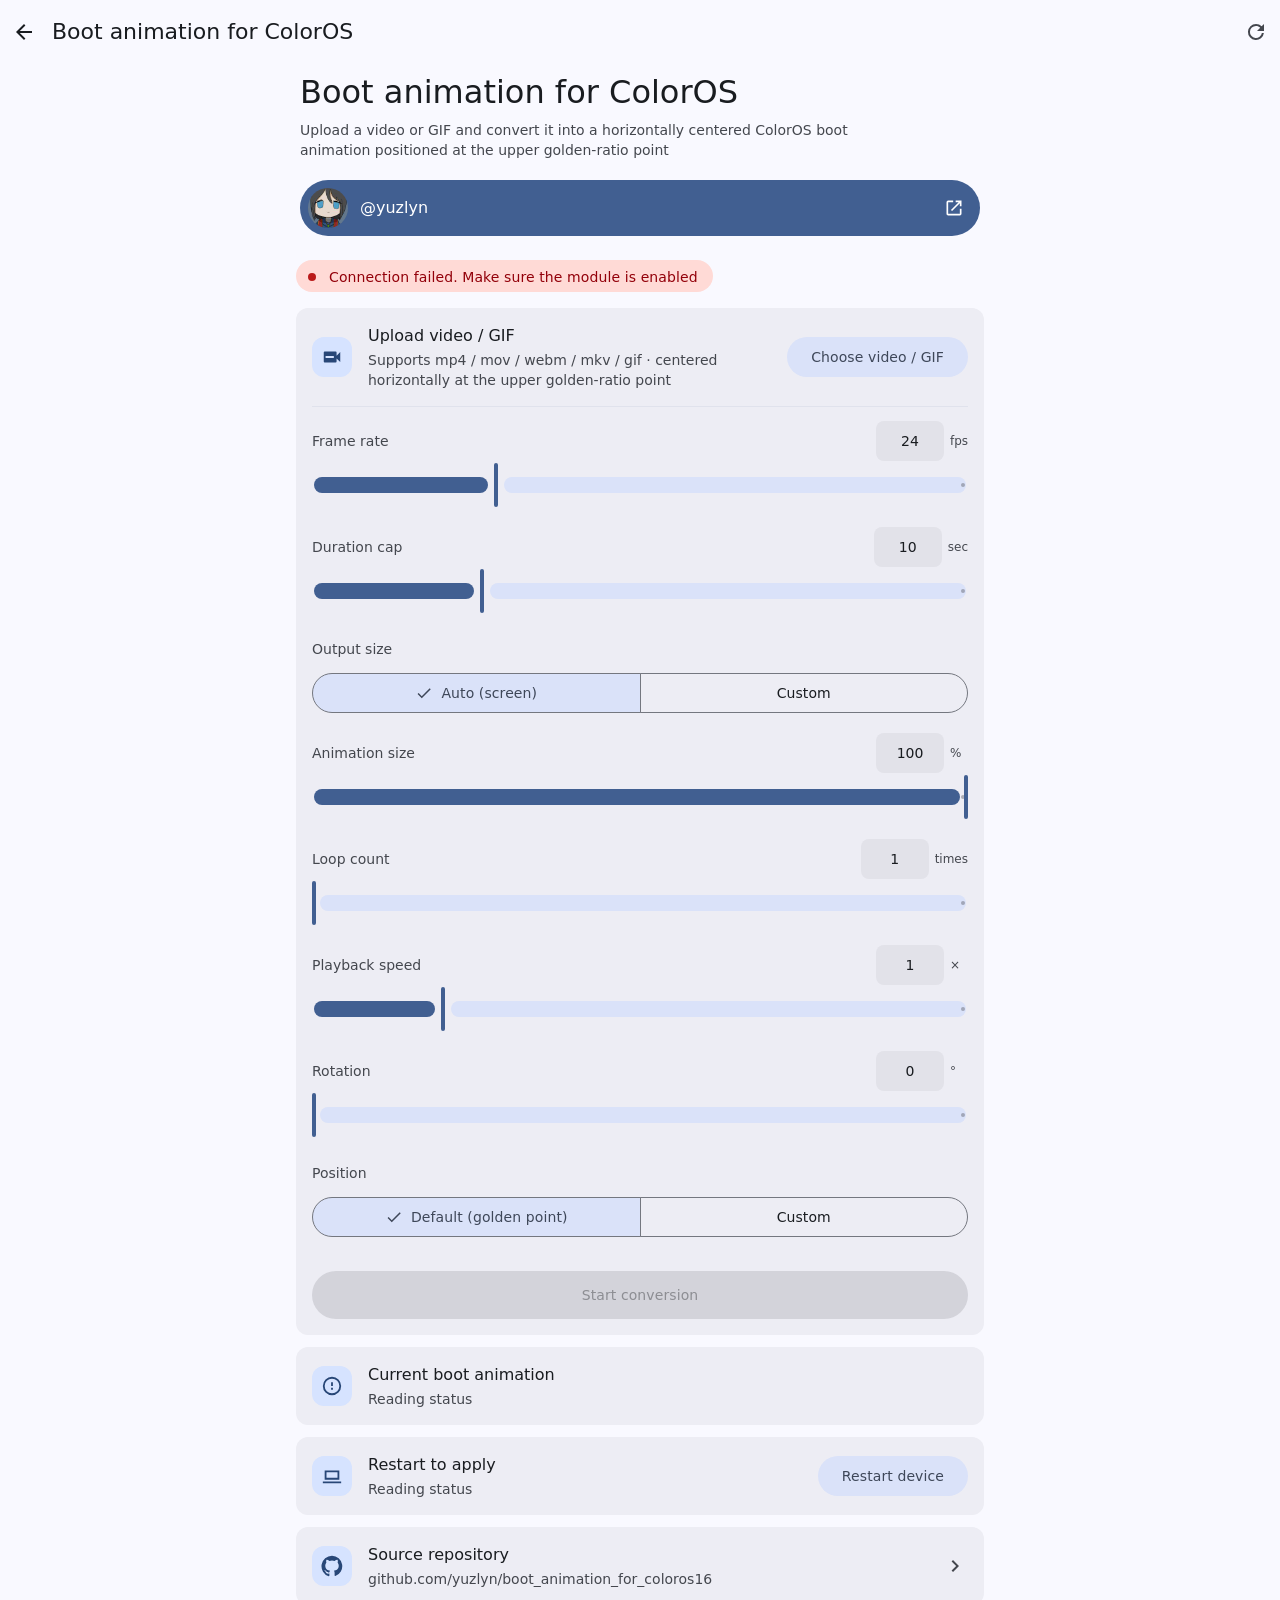
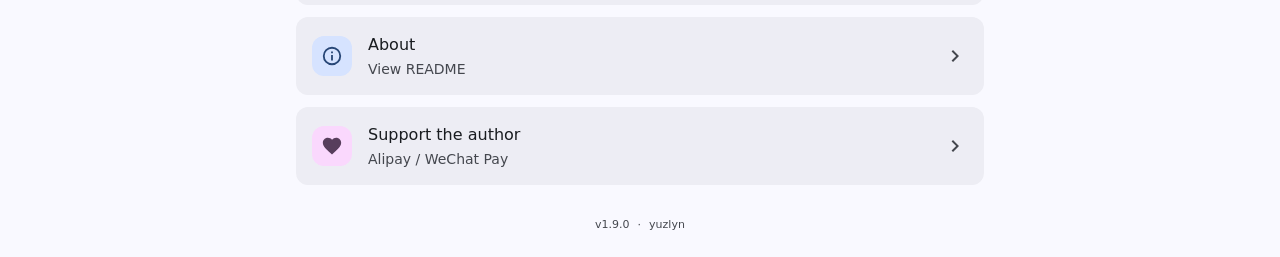
==== commit f426f944: "v1.9.0: ColorOS 17 path checks and trim range validation ColorOS 17 still reads /my_product/media/bo" ====
--- a/webroot/index.html
+++ b/webroot/index.html
@@ -332,7 +332,7 @@
       </a>
 
       <footer aria-label="版本信息" data-i18n-aria-label="versionInfo">
-        <span>v1.8.3</span>
+        <span>v1.9.0</span>
         <span aria-hidden="true">·</span>
         <span>yuzlyn</span>
       </footer>
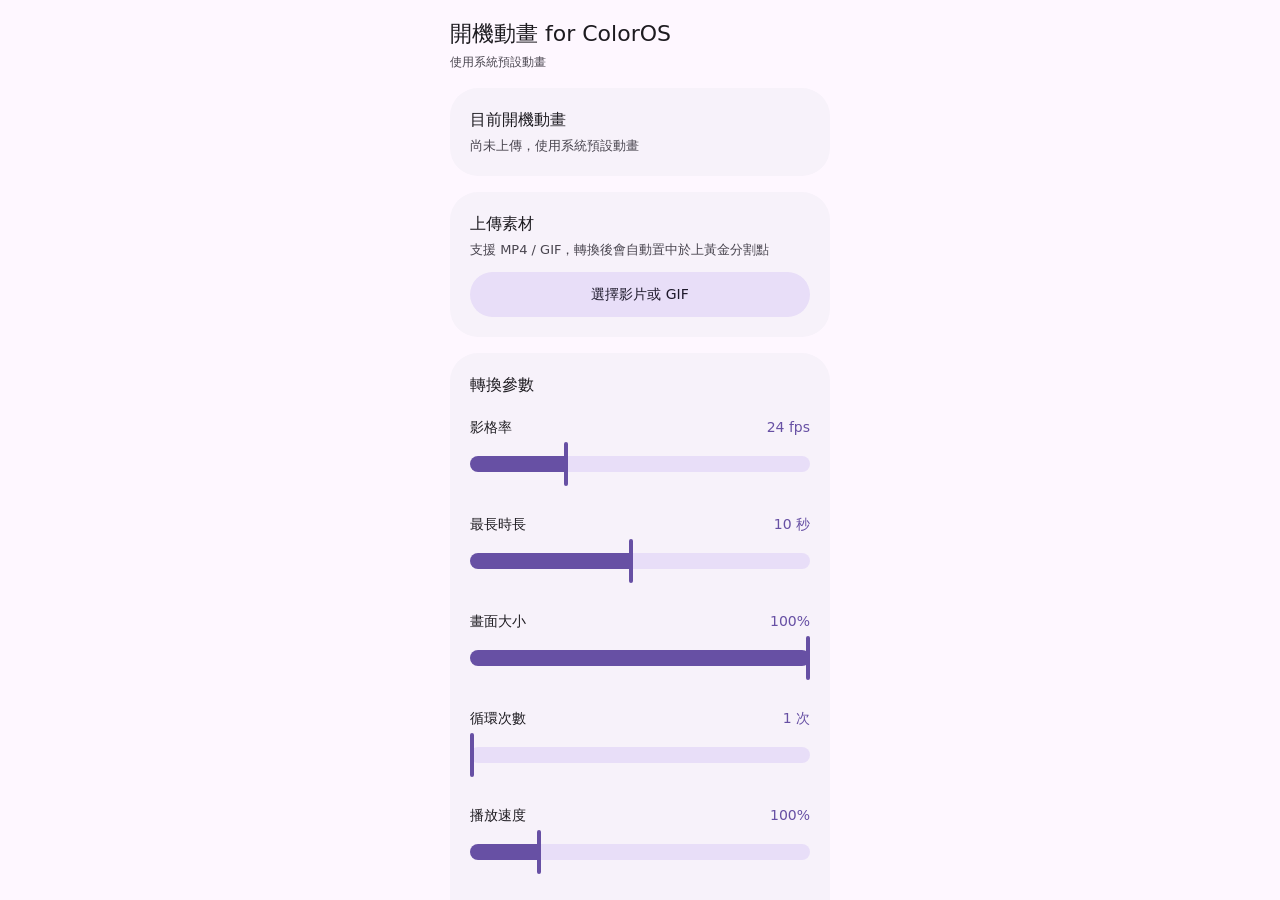
==== commit 63a02208: "v2.0.0: WebUI 改用与其他模块统一的 Material 3 模板 原来的前端是 v1.8.3 自带的 m3-slider + tokens 那一套，与字体模块、音效模块不是同一套设计语言。" ====
--- a/webroot/index.html
+++ b/webroot/index.html
@@ -1,363 +1,82 @@
 <!doctype html>
-<html lang="zh-TW" class="mdui-theme-auto">
+<html lang="zh-Hant" data-theme="light">
   <head>
     <meta charset="UTF-8">
     <meta name="viewport" content="width=device-width, initial-scale=1, viewport-fit=cover">
     <meta name="color-scheme" content="light dark">
     <meta http-equiv="Cache-Control" content="no-cache, no-store, must-revalidate">
     <title>開機動畫 for ColorOS</title>
-    <link rel="stylesheet" href="vendor/mdui.css">
-    <link rel="stylesheet" href="tokens.css?v=178">
-    <link rel="stylesheet" href="styles.css?v=178">
-    <script src="vendor/mdui.global.js"></script>
-    <script src="vendor/material-kolor.js"></script>
-    <script src="theme-cache.js?v=178"></script>
-    <script src="m3-slider.js?v=179" defer></script>
-    <script src="app.js?v=178" defer></script>
+    <link rel="icon" href="data:,">
+    <link rel="stylesheet" href="assets/fonts/fonts.css">
+    <link rel="stylesheet" href="theme.css">
+    <link rel="stylesheet" href="styles.css">
+    <style>
+      /* Layout glue only; colours, type ramp, cards, list, chips, slider and
+         sheet all come from styles.css so this page matches the other modules. */
+      html, body { margin: 0; min-height: 100%; }
+      body { background: var(--md-sys-color-background); color: var(--md-sys-color-on-background); }
+      /* .app-surface is 100vh with overflow:hidden, so scrolling must happen in
+         an inner container or the page simply cannot be dragged. */
+      .ba-bar { display: flex; align-items: center; gap: var(--sp-3); flex: 0 0 auto;
+        padding: var(--sp-5) var(--app-gutter) var(--sp-3);
+        background: var(--md-sys-color-background); }
+      .ba-bar h1 { margin: 0; flex: 1; font-size: 22px; line-height: 28px; font-weight: 500; }
+      .ba-bar .sub { display: block; font-size: 12px; font-weight: 400;
+        color: var(--md-sys-color-on-surface-variant); }
+      .ba-main {
+        flex: 1 1 auto; min-height: 0;
+        overflow-y: auto; overflow-x: hidden;
+        -webkit-overflow-scrolling: touch; overscroll-behavior-x: contain;
+        padding: 0 var(--app-gutter) 120px;
+        display: flex; flex-direction: column; gap: var(--sp-4);
+      }
+      .ba-preview { display: flex; gap: var(--sp-4); align-items: center; }
+      .ba-preview img { width: 72px; height: 158px; object-fit: cover; border-radius: var(--md-sys-shape-m);
+        background: var(--md-sys-color-surface-container-highest); flex-shrink: 0; }
+      .ba-kv { display: flex; flex-direction: column; gap: 2px; min-width: 0; }
+      .ba-kv .v { font-size: 14px; }
+      .ba-kv .k { font-size: 12px; color: var(--md-sys-color-on-surface-variant); }
+      .ba-row { display: flex; flex-direction: column; gap: var(--sp-1); padding: var(--sp-2) 0; }
+      .ba-row-head { display: flex; align-items: baseline; gap: var(--sp-2); }
+      .ba-row-head .name { flex: 1; font-size: 14px; }
+      .ba-row-head .val { font-size: 14px; color: var(--md-sys-color-primary); font-variant-numeric: tabular-nums; }
+      .ba-actions { display: flex; gap: var(--sp-3); padding-top: var(--sp-2); }
+      .ba-btn { flex: 1; border: 0; cursor: pointer; font: inherit; font-size: 15px; font-weight: 500;
+        padding: var(--sp-4); border-radius: var(--md-sys-shape-full);
+        background: var(--md-sys-color-primary); color: var(--md-sys-color-on-primary); }
+      .ba-btn[data-kind="tonal"] { background: var(--md-sys-color-secondary-container);
+        color: var(--md-sys-color-on-secondary-container); }
+      .ba-btn:disabled { opacity: .4; cursor: default; }
+      .ba-file { display: flex; flex-direction: column; gap: var(--sp-2); }
+      .ba-file input[type="file"] { display: none; }
+      .ba-pick { display: inline-flex; align-items: center; justify-content: center; gap: var(--sp-2);
+        padding: var(--sp-3) var(--sp-5); border-radius: var(--md-sys-shape-full);
+        background: var(--md-sys-color-secondary-container); color: var(--md-sys-color-on-secondary-container);
+        font-size: 14px; font-weight: 500; cursor: pointer; }
+      .ba-note { font-size: 12px; color: var(--md-sys-color-on-surface-variant); }
+      .ba-input { width: 100%; box-sizing: border-box; padding: var(--sp-3) var(--sp-4);
+        border-radius: var(--md-sys-shape-s); border: 1px solid var(--md-sys-color-outline-variant);
+        background: var(--md-sys-color-surface-container-low); color: inherit; font: inherit; font-size: 14px; }
+      .ba-toast { position: fixed; left: 50%; bottom: 24px; transform: translateX(-50%) translateY(12px);
+        background: var(--md-sys-color-inverse-surface); color: var(--md-sys-color-inverse-on-surface);
+        padding: var(--sp-3) var(--sp-5); border-radius: var(--md-sys-shape-s);
+        font-size: 14px; opacity: 0; pointer-events: none; transition: all .25s; z-index: 40;
+        max-width: 82vw; text-align: center; }
+      .ba-toast[data-show="true"] { opacity: 1; transform: translateX(-50%) translateY(0); }
+      .ba-progress { height: 4px; border-radius: var(--md-sys-shape-full); overflow: hidden;
+        background: var(--md-sys-color-secondary-container); }
+      .ba-progress span { display: block; height: 100%; width: 0;
+        background: var(--md-sys-color-primary); transition: width .3s; }
+    </style>
+    <script defer src="app.js"></script>
   </head>
   <body>
-    <mdui-top-app-bar variant="small" scroll-behavior="elevate" id="top-app-bar">
-      <mdui-button-icon id="back-button" aria-label="返回" title="返回" data-i18n-aria-label="back" data-i18n-title="back">
-        <svg class="ui-icon" viewBox="0 0 24 24" aria-hidden="true">
-          <path d="M20 11H7.83l5.59-5.59L12 4l-8 8 8 8 1.42-1.41L7.83 13H20v-2Z"></path>
-        </svg>
-      </mdui-button-icon>
-      <mdui-top-app-bar-title id="compact-title" aria-hidden="true" data-i18n="pageTitle">開機動畫 for ColorOS</mdui-top-app-bar-title>
-      <mdui-button-icon id="refresh-button" aria-label="刷新" title="刷新" data-i18n-aria-label="refresh" data-i18n-title="refresh">
-        <svg class="ui-icon" viewBox="0 0 24 24" aria-hidden="true">
-          <path d="M17.65 6.35A7.95 7.95 0 0 0 12 4a8 8 0 1 0 7.9 9h-2.03A6 6 0 1 1 12 6c1.66 0 3.14.69 4.22 1.78L13 11h7V4l-2.35 2.35Z"></path>
-        </svg>
-      </mdui-button-icon>
-    </mdui-top-app-bar>
-
-    <main>
-      <header class="large-title" aria-labelledby="page-title">
-        <h1 id="page-title" data-i18n="pageTitle">開機動畫 for ColorOS</h1>
-        <p class="subtitle" data-i18n="pageSubtitle">上傳影片或 GIF，自動轉換為水平居中、位於上黃金分割點的 ColorOS 開機動畫</p>
-        <a class="author-pill" href="https://github.com/yuzlyn" target="_blank" rel="noopener noreferrer" aria-label="前往 yuzlyn 的 GitHub 個人頁面" data-i18n-aria-label="authorLinkLabel">
-          <img class="author-avatar" src="assets/yuzlyn-github.png" alt="yuzlyn 的 GitHub 大頭貼" data-i18n-alt="authorAvatarAlt">
-          <span class="author-id">@yuzlyn</span>
-          <svg class="author-arrow" viewBox="0 0 24 24" aria-hidden="true">
-            <path d="M14 3h7v7h-2V6.41l-9.29 9.3-1.42-1.42L17.59 5H14V3ZM5 5h6V3H5a2 2 0 0 0-2 2v14c0 1.1.9 2 2 2h14a2 2 0 0 0 2-2v-6h-2v6H5V5Z"></path>
-          </svg>
-        </a>
-      </header>
-
-      <section class="status-bar" aria-label="連線狀態" data-i18n-aria-label="controlsLabel">
-        <mdui-chip id="bridge-chip" variant="assist" class="status-chip">
-          <svg slot="icon" class="chip-icon status-indicator" viewBox="0 0 18 18" aria-hidden="true">
-            <circle cx="9" cy="9" r="4"></circle>
-          </svg>
-          <span id="bridge-label" data-i18n="connectingKernelSU">正在連線至 KernelSU</span>
-        </mdui-chip>
-        <mdui-chip id="converting-chip" variant="assist" class="status-chip hidden">
-          <svg slot="icon" class="chip-icon" viewBox="0 0 24 24" aria-hidden="true">
-            <path d="M12 4V1L8 5l4 4V6a6 6 0 1 1-5.65 4H4.26A8 8 0 1 0 12 4Z"></path>
-          </svg>
-          <span id="converting-label">轉換中 0%</span>
-        </mdui-chip>
-        <mdui-chip id="installed-chip" variant="assist" class="status-chip hidden">
-          <svg slot="icon" class="chip-icon" viewBox="0 0 24 24" aria-hidden="true">
-            <path d="M9 16.17 4.83 12l-1.42 1.41L9 19 21 7l-1.41-1.41L9 16.17Z"></path>
-          </svg>
-          <span data-i18n="installedLabel">已安裝自訂動畫</span>
-        </mdui-chip>
-      </section>
-
-      <div id="error-card" class="error-card hidden" role="status">
-        <div class="section-icon" aria-hidden="true">
-          <svg class="ui-icon" viewBox="0 0 24 24"><path d="M12 2 1 21h22L12 2Zm1 16h-2v-2h2v2Zm0-4h-2v-4h2v4Z"></path></svg>
-        </div>
-        <div class="section-copy">
-          <h2 data-i18n="convertFailed">轉換失敗</h2>
-          <p id="error-text"></p>
-        </div>
+    <div class="app-surface">
+      <div class="ba-bar">
+        <h1>開機動畫 for ColorOS<span class="sub" data-sub>正在讀取模組狀態…</span></h1>
       </div>
-
-      <mdui-card variant="filled" class="section-card">
-        <div class="section-head">
-          <div class="section-icon" aria-hidden="true">
-            <svg class="ui-icon" viewBox="0 0 24 24"><path d="M17 10.5V7a1 1 0 0 0-1-1H4a1 1 0 0 0-1 1v10a1 1 0 0 0 1 1h12a1 1 0 0 0 1-1v-3.5l4 4v-11l-4 4ZM14 13H5v-2h9v2Z"></path></svg>
-          </div>
-          <div class="section-copy">
-            <h2 data-i18n="uploadTitle">上傳影片 / GIF</h2>
-            <p id="video-name" class="supporting" data-i18n="supportedFormats">支援 mp4 / mov / webm / mkv / gif · 水平居中、位於上黃金分割點</p>
-          </div>
-          <mdui-button id="video-upload" variant="tonal" data-i18n="chooseMedia">選擇影片 / GIF</mdui-button>
-        </div>
-
-        <mdui-divider class="inset"></mdui-divider>
-
-        <div class="options">
-          <div class="option-row">
-            <div class="option-head">
-              <span class="option-label" data-i18n="frameRate">幀率</span>
-              <span class="option-value">
-                <input id="fps-number" type="number" min="10" max="60" step="1" value="24" inputmode="numeric" class="option-number" aria-label="幀率" data-i18n-aria-label="frameRate">
-                <span class="option-unit">fps</span>
-              </span>
-            </div>
-            <m3-slider id="fps-slider" min="10" max="60" step="1" value="24" aria-label="幀率" data-i18n-aria-label="frameRate"></m3-slider>
-          </div>
-
-          <div class="option-row">
-            <div class="option-head">
-              <span class="option-label" data-i18n="durationCap">時長上限</span>
-              <span class="option-value">
-                <input id="duration-number" type="number" min="3" max="30" step="1" value="10" inputmode="numeric" class="option-number" aria-label="時長上限" data-i18n-aria-label="durationCap">
-                <span class="option-unit" data-i18n="secondsUnit">秒</span>
-              </span>
-            </div>
-            <m3-slider id="duration-slider" min="3" max="30" step="1" value="10" aria-label="時長上限" data-i18n-aria-label="durationCap"></m3-slider>
-          </div>
-
-          <div class="option-row">
-            <div class="option-head">
-              <span class="option-label" data-i18n="outputSize">輸出尺寸</span>
-            </div>
-            <div class="option-control">
-              <mdui-segmented-button-group id="size-mode" selects="single" value="auto">
-                <mdui-segmented-button value="auto" data-i18n="sizeAuto">自動（屏幕）</mdui-segmented-button>
-                <mdui-segmented-button value="custom" data-i18n="sizeCustom">自定義</mdui-segmented-button>
-              </mdui-segmented-button-group>
-            </div>
-          </div>
-
-          <div class="option-row hidden" id="custom-size-row">
-            <div class="option-head">
-              <span class="option-label" data-i18n="customSizeLabel">寬 × 高</span>
-            </div>
-            <div class="option-control">
-              <mdui-text-field id="custom-size" label="例如 720x1584" data-i18n-label="customSizeHint" value="" variant="outlined"></mdui-text-field>
-            </div>
-          </div>
-
-          <div class="option-row">
-            <div class="option-head">
-              <span class="option-label" data-i18n="animSize">動畫大小</span>
-              <span class="option-value">
-                <input id="size-number" type="number" min="10" max="100" step="5" value="100" inputmode="numeric" class="option-number" aria-label="動畫大小" data-i18n-aria-label="animSize">
-                <span class="option-unit">%</span>
-              </span>
-            </div>
-            <m3-slider id="size-slider" min="10" max="100" step="5" value="100" aria-label="動畫大小" data-i18n-aria-label="animSize"></m3-slider>
-          </div>
-
-          <div class="option-row">
-            <div class="option-head">
-              <span class="option-label" data-i18n="loopCount">循環次數</span>
-              <span class="option-value">
-                <input id="loop-number" type="number" min="1" max="20" step="1" value="1" inputmode="numeric" class="option-number" aria-label="循環次數" data-i18n-aria-label="loopCount">
-                <span class="option-unit" data-i18n="loopUnit">次</span>
-              </span>
-            </div>
-            <m3-slider id="loop-slider" min="1" max="20" step="1" value="1" aria-label="循環次數" data-i18n-aria-label="loopCount"></m3-slider>
-          </div>
-
-          <div class="option-row">
-            <div class="option-head">
-              <span class="option-label" data-i18n="playbackSpeed">播放速度</span>
-              <span class="option-value">
-                <input id="speed-number" type="number" min="0.25" max="4" step="0.25" value="1" inputmode="decimal" class="option-number" aria-label="播放速度" data-i18n-aria-label="playbackSpeed">
-                <span class="option-unit">×</span>
-              </span>
-            </div>
-            <m3-slider id="speed-slider" min="25" max="400" step="25" value="100" aria-label="播放速度" data-i18n-aria-label="playbackSpeed"></m3-slider>
-          </div>
-
-          <div class="option-row">
-            <div class="option-head">
-              <span class="option-label" data-i18n="rotate">旋轉</span>
-              <span class="option-value">
-                <input id="rotate-number" type="number" min="0" max="360" step="1" value="0" inputmode="numeric" class="option-number" aria-label="旋轉" data-i18n-aria-label="rotate">
-                <span class="option-unit">°</span>
-              </span>
-            </div>
-            <m3-slider id="rotate-slider" min="0" max="360" step="1" value="0" aria-label="旋轉" data-i18n-aria-label="rotate"></m3-slider>
-          </div>
-
-          <div class="option-row trim-row hidden" id="trim-start-row">
-            <div class="option-head">
-              <span class="option-label" data-i18n="trimStart">開始時間</span>
-              <span class="option-value">
-                <input id="trim-start-number" type="number" min="0" max="0" step="1" value="0" inputmode="decimal" class="option-number" aria-label="開始時間" data-i18n-aria-label="trimStart">
-                <span class="option-unit" data-i18n="secondsUnit">秒</span>
-              </span>
-            </div>
-            <m3-slider id="trim-start-slider" min="0" max="0" step="1" value="0" aria-label="開始時間" data-i18n-aria-label="trimStart"></m3-slider>
-          </div>
-
-          <div class="option-row trim-row hidden" id="trim-end-row">
-            <div class="option-head">
-              <span class="option-label" data-i18n="trimEnd">結束時間</span>
-              <span class="option-value">
-                <input id="trim-end-number" type="number" min="0" max="0" step="1" value="0" inputmode="decimal" class="option-number" aria-label="結束時間" data-i18n-aria-label="trimEnd">
-                <span class="option-unit" data-i18n="secondsUnit">秒</span>
-              </span>
-            </div>
-            <m3-slider id="trim-end-slider" min="0" max="0" step="1" value="0" aria-label="結束時間" data-i18n-aria-label="trimEnd"></m3-slider>
-          </div>
-
-          <div class="option-row">
-            <div class="option-head">
-              <span class="option-label" data-i18n="position">位置</span>
-            </div>
-            <div class="option-control">
-              <mdui-segmented-button-group id="position-mode" selects="single" value="default">
-                <mdui-segmented-button value="default" data-i18n="posDefault">預設（黃金分割點）</mdui-segmented-button>
-                <mdui-segmented-button value="custom" data-i18n="posCustom">自訂</mdui-segmented-button>
-              </mdui-segmented-button-group>
-            </div>
-          </div>
-
-          <div class="option-row position-custom-row hidden">
-            <div class="option-head">
-              <span class="option-label" data-i18n="posX">水平位置</span>
-              <span class="option-value">
-                <input id="x-number" type="number" min="0" max="100" step="5" value="50" inputmode="numeric" class="option-number" aria-label="水平位置" data-i18n-aria-label="posX">
-                <span class="option-unit">%</span>
-              </span>
-            </div>
-            <m3-slider id="x-slider" min="0" max="100" step="5" value="50" aria-label="水平位置" data-i18n-aria-label="posX"></m3-slider>
-          </div>
-
-          <div class="option-row position-custom-row hidden">
-            <div class="option-head">
-              <span class="option-label" data-i18n="posY">垂直位置</span>
-              <span class="option-value">
-                <input id="y-number" type="number" min="0" max="100" step="5" value="38" inputmode="numeric" class="option-number" aria-label="垂直位置" data-i18n-aria-label="posY">
-                <span class="option-unit">%</span>
-              </span>
-            </div>
-            <m3-slider id="y-slider" min="0" max="100" step="5" value="38" aria-label="垂直位置" data-i18n-aria-label="posY"></m3-slider>
-          </div>
-        </div>
-
-        <div id="upload-preview-wrap" class="preview-block hidden">
-          <div id="upload-preview-screen" class="upload-preview-screen">
-            <div id="upload-preview-slot" class="upload-preview-slot">
-              <img id="upload-preview-img" class="upload-preview-media hidden" alt="開機動畫預覽" data-i18n-alt="previewAlt">
-              <video id="upload-preview-video" class="upload-preview-media hidden" muted playsinline autoplay preload="auto"></video>
-            </div>
-          </div>
-          <p class="preview-hint" data-i18n="previewHint">預覽：動畫將以所選大小顯示於上黃金分割點</p>
-        </div>
-
-        <mdui-linear-progress id="convert-progress" class="convert-progress hidden" value="0" role="progressbar" aria-label="轉換進度" data-i18n-aria-label="convertingLabel" aria-valuemin="0" aria-valuemax="100" aria-valuenow="0"></mdui-linear-progress>
-
-        <div class="card-actions">
-          <mdui-button id="convert-button" variant="filled" disabled data-i18n="startConvert">開始轉換</mdui-button>
-        </div>
-        <input id="video-file" type="file" accept="video/*,image/gif,.gif,.mp4,.mov,.webm,.mkv,.m4v" hidden>
-      </mdui-card>
-
-      <mdui-card variant="filled" class="section-card">
-        <div class="section-head">
-          <div class="section-icon" aria-hidden="true">
-            <svg class="ui-icon" viewBox="0 0 24 24"><path d="M12 2a10 10 0 1 0 0 20 10 10 0 0 0 0-20Zm0 18a8 8 0 1 1 0-16 8 8 0 0 1 0 16Zm-1-12h2v4h-2V8Zm0 6h2v2h-2v-2Z"></path></svg>
-          </div>
-          <div class="section-copy">
-            <h2 data-i18n="currentAnimation">當前開機動畫</h2>
-            <p id="current-status" class="supporting" data-i18n="loadingStatus">正在讀取狀態</p>
-          </div>
-          <mdui-button id="restore-button" variant="tonal" class="hidden" data-i18n="restoreDefault">恢復系統默認</mdui-button>
-        </div>
-        <div id="preview-wrap" class="preview-block hidden">
-          <img id="preview-img" class="preview-img" alt="開機動畫預覽" data-i18n-alt="previewAlt">
-        </div>
-      </mdui-card>
-
-      <mdui-card variant="filled" class="section-card">
-        <div class="section-head">
-          <div class="section-icon" aria-hidden="true">
-            <svg class="ui-icon" viewBox="0 0 24 24"><path d="M4 6h16v10H4V6Zm-2 12h20v2H2v-2Zm4-10v6h12V8H6Z"></path></svg>
-          </div>
-          <div class="section-copy">
-            <h2 data-i18n="rebootToApply">重啟生效</h2>
-            <p id="system-status" class="supporting" data-i18n="loadingStatus">正在讀取狀態</p>
-          </div>
-          <mdui-button id="reboot-button" variant="tonal" data-i18n="restartDevice">重啟設備</mdui-button>
-        </div>
-      </mdui-card>
-
-      <a class="card-link" href="https://github.com/yuzlyn/boot_animation_for_coloros16" target="_blank" rel="noopener noreferrer" aria-label="開啟開機動畫原始碼儲存庫" data-i18n-aria-label="sourceLinkLabel">
-        <mdui-card variant="filled" class="section-card link-card">
-          <div class="section-head">
-            <div class="section-icon" aria-hidden="true">
-              <svg class="ui-icon" viewBox="0 0 24 24"><path d="M12 .7a11.5 11.5 0 0 0-3.64 22.4c.58.1.79-.25.79-.56v-2.23c-3.22.7-3.9-1.37-3.9-1.37-.53-1.34-1.29-1.7-1.29-1.7-1.05-.72.08-.71.08-.71 1.17.08 1.78 1.2 1.78 1.2 1.04 1.78 2.72 1.27 3.38.97.1-.75.4-1.27.74-1.56-2.57-.3-5.28-1.29-5.28-5.69 0-1.26.45-2.29 1.2-3.1-.12-.3-.52-1.47.11-3.06 0 0 .98-.31 3.16 1.19a10.98 10.98 0 0 1 5.74 0c2.19-1.5 3.16-1.19 3.16-1.19.63 1.59.23 2.76.11 3.06.75.81 1.2 1.84 1.2 3.1 0 4.42-2.71 5.39-5.29 5.68.42.36.79 1.06.79 2.14v3.17c0 .31.21.67.8.56A11.5 11.5 0 0 0 12 .7Z"></path></svg>
-            </div>
-            <div class="section-copy">
-              <h2 data-i18n="sourceRepository">原始碼儲存庫</h2>
-              <p class="supporting">github.com/yuzlyn/boot_animation_for_coloros16</p>
-            </div>
-            <svg class="chevron" viewBox="0 0 24 24" aria-hidden="true">
-              <path d="M9 18 15 12 9 6 7.59 7.41 12.17 12 7.59 16.59 9 18Z"></path>
-            </svg>
-          </div>
-        </mdui-card>
-      </a>
-
-      <a id="about-card" class="card-link" href="about.html" aria-label="開啟 README 關於頁面" data-i18n-aria-label="aboutLinkLabel">
-        <mdui-card variant="filled" class="section-card link-card">
-          <div class="section-head">
-            <div class="section-icon" aria-hidden="true">
-              <svg class="ui-icon" viewBox="0 0 24 24"><path d="M11 17h2v-6h-2v6Zm1-15A10 10 0 1 0 12 22 10 10 0 0 0 12 2Zm0 18a8 8 0 1 1 0-16 8 8 0 0 1 0 16ZM11 9h2V7h-2v2Z"></path></svg>
-            </div>
-            <div class="section-copy">
-              <h2 data-i18n="about">關於</h2>
-              <p class="supporting" data-i18n="aboutDetail">查看 README</p>
-            </div>
-            <svg class="chevron" viewBox="0 0 24 24" aria-hidden="true">
-              <path d="M9 18 15 12 9 6 7.59 7.41 12.17 12 7.59 16.59 9 18Z"></path>
-            </svg>
-          </div>
-        </mdui-card>
-      </a>
-
-      <a id="donate-card" class="card-link" href="donate.html" aria-label="開啟贊助作者頁面" data-i18n-aria-label="donateLinkLabel">
-        <mdui-card variant="filled" class="section-card link-card">
-          <div class="section-head">
-            <div class="section-icon accent-tertiary" aria-hidden="true">
-              <svg class="ui-icon" viewBox="0 0 24 24"><path d="M12 21.35 10.55 20C5.4 15.36 2 12.28 2 8.5 2 5.42 4.42 3 7.5 3c1.74 0 3.41.81 4.5 2.09A6.03 6.03 0 0 1 16.5 3C19.58 3 22 5.42 22 8.5c0 3.78-3.4 6.86-8.55 11.51L12 21.35Z"></path></svg>
-            </div>
-            <div class="section-copy">
-              <h2 data-i18n="donateAuthor">贊助作者</h2>
-              <p class="supporting" data-i18n="donateDetail">支付寶 / 微信支付</p>
-            </div>
-            <svg class="chevron" viewBox="0 0 24 24" aria-hidden="true">
-              <path d="M9 18 15 12 9 6 7.59 7.41 12.17 12 7.59 16.59 9 18Z"></path>
-            </svg>
-          </div>
-        </mdui-card>
-      </a>
-
-      <footer aria-label="版本信息" data-i18n-aria-label="versionInfo">
-        <span>v1.9.0</span>
-        <span aria-hidden="true">·</span>
-        <span>yuzlyn</span>
-      </footer>
-    </main>
-
-    <mdui-dialog id="reboot-dialog" headline="重新啟動裝置？" description="未儲存的應用程式狀態將會遺失。新的開機動畫將在重新啟動後生效。" data-i18n-headline="restartDialogHeadline" data-i18n-description="restartDialogDescription">
-      <mdui-button slot="action" variant="text" id="cancel-reboot" data-i18n="cancel">取消</mdui-button>
-      <mdui-button slot="action" variant="filled" id="confirm-reboot" data-i18n="restart">重新啟動</mdui-button>
-    </mdui-dialog>
-
-    <mdui-dialog id="video-source-dialog" headline="選擇影片 / GIF" data-i18n-headline="chooseMediaDialog">
-      <div class="path-import">
-        <p class="path-import-hint" data-i18n="pathImportHint">如果檔案選擇器無法使用，請在檔案管理器中複製影片或 GIF 路徑並貼到這裡。</p>
-        <mdui-text-field id="video-path-input" label="影片 / GIF 檔案路徑" data-i18n-label="pathImportLabel" clearable variant="outlined" class="path-input"></mdui-text-field>
-      </div>
-      <mdui-button slot="action" variant="text" id="video-picker-fallback" data-i18n="chooseFromPicker">開啟檔案選擇器</mdui-button>
-      <mdui-button slot="action" variant="text" id="cancel-video-source" data-i18n="cancel">取消</mdui-button>
-      <mdui-button slot="action" variant="filled" id="confirm-video-path" data-i18n="importFromPath">從路徑匯入</mdui-button>
-    </mdui-dialog>
-
-    <mdui-dialog id="restore-dialog" headline="恢復系統預設開機動畫？" description="已上傳的自訂開機動畫將被刪除，重新啟動後恢復為系統預設動畫。" data-i18n-headline="restoreDialogHeadline" data-i18n-description="restoreDialogDescription">
-      <mdui-button slot="action" variant="text" id="cancel-restore" data-i18n="cancel">取消</mdui-button>
-      <mdui-button slot="action" variant="filled" id="confirm-restore" data-i18n="restoreConfirm">恢復預設</mdui-button>
-    </mdui-dialog>
-
-    <mdui-snackbar id="snackbar" closeable></mdui-snackbar>
+      <div class="ba-main" data-main></div>
+      <div class="ba-toast" data-toast></div>
+    </div>
   </body>
 </html>
--- a/webroot/assets/fonts/fonts.css
+++ b/webroot/assets/fonts/fonts.css
@@ -0,0 +1,39 @@
+/* Roboto Flex (variable: opsz 8-144, wght 100-1000) - offline subsets */
+@font-face {
+  font-family: "Roboto Flex";
+  font-style: normal;
+  font-weight: 100 1000;
+  font-stretch: 100%;
+  font-display: swap;
+  src: url("[data-uri]") format("woff2");
+  unicode-range: U+0102-0103, U+0110-0111, U+0128-0129, U+0168-0169, U+01A0-01A1, U+01AF-01B0, U+0300-0301, U+0303-0304, U+0308-0309, U+0323, U+0329, U+1EA0-1EF9, U+20AB;
+}
+@font-face {
+  font-family: "Roboto Flex";
+  font-style: normal;
+  font-weight: 100 1000;
+  font-stretch: 100%;
+  font-display: swap;
+  src: url("[data-uri]") format("woff2");
+  unicode-range: U+0100-02BA, U+02BD-02C5, U+02C7-02CC, U+02CE-02D7, U+02DD-02FF, U+0304, U+0308, U+0329, U+1D00-1DBF, U+1E00-1E9F, U+1EF2-1EFF, U+2020, U+20A0-20AB, U+20AD-20C0, U+2113, U+2C60-2C7F, U+A720-A7FF;
+}
+/* Material Symbols Rounded — offline subset built with the Google Fonts
+   `icon_names` API. Keep this list in sync with the icons used by the UI:
+
+   account_circle  add              arrow_back       arrow_drop_down
+   autorenew       bolt             call_split       check
+   chevron_right   drag_indicator   favorite         folder_open
+   forum           group_add        info             language
+   logout          menu_book        monitor_heart    mood
+   more_vert       power_settings_new                schedule
+   text_fields     translate        upload_file      warning
+
+   Regenerate with webui/tools/fetch-fonts.mjs --icons, then rebuild. */
+
+@font-face {
+  font-family: 'Material Symbols Rounded';
+  font-style: normal;
+  font-weight: 100 700;
+  font-display: block;
+  src: url("https://fonts.gstatic.com/l/font?kit=sykg-zNym6YjUruM-QrEh7-nyTnjDwKNJ_190FjzarEYXoBFX9-kani4PLuw4tYRCUSsjIh_jh24nD-D9FlUZdvCLDCeRqM-M4f6h6CnLWfOXpbnbRwgKLpbARR7YwapMQ&skey=70ddea8fe54d532e&v=v383") format('woff2');
+}
--- a/webroot/theme.css
+++ b/webroot/theme.css
@@ -0,0 +1,59 @@
+/* Material 3 baseline colour roles.
+   styles.css only carries the layout/type layer and expects the colours to be
+   injected at runtime; this module has no dynamic-colour source, so the
+   documented baseline (purple) scheme is declared statically. */
+:root {
+  --md-sys-color-background: #fef7ff;
+  --md-sys-color-on-background: #1d1b20;
+  --md-sys-color-surface: #fef7ff;
+  --md-sys-color-on-surface: #1d1b20;
+  --md-sys-color-surface-variant: #e7e0ec;
+  --md-sys-color-on-surface-variant: #49454f;
+  --md-sys-color-surface-container-lowest: #ffffff;
+  --md-sys-color-surface-container-low: #f7f2fa;
+  --md-sys-color-surface-container: #f3edf7;
+  --md-sys-color-surface-container-high: #ece6f0;
+  --md-sys-color-surface-container-highest: #e6e0e9;
+  --md-sys-color-outline: #79747e;
+  --md-sys-color-outline-variant: #cac4d0;
+  --md-sys-color-primary: #6750a4;
+  --md-sys-color-on-primary: #ffffff;
+  --md-sys-color-primary-container: #eaddff;
+  --md-sys-color-on-primary-container: #21005d;
+  --md-sys-color-secondary-container: #e8def8;
+  --md-sys-color-on-secondary-container: #1d192b;
+  --md-sys-color-inverse-surface: #322f35;
+  --md-sys-color-inverse-on-surface: #f5eff7;
+  --md-sys-color-shadow: #000000;
+  --md-sys-color-scrim: #000000;
+  --md-sys-color-error: #b3261e;
+  --md-sys-color-on-error: #ffffff;
+}
+
+:root[data-theme="dark"] {
+  --md-sys-color-background: #141218;
+  --md-sys-color-on-background: #e6e0e9;
+  --md-sys-color-surface: #141218;
+  --md-sys-color-on-surface: #e6e0e9;
+  --md-sys-color-surface-variant: #49454f;
+  --md-sys-color-on-surface-variant: #cac4d0;
+  --md-sys-color-surface-container-lowest: #0f0d13;
+  --md-sys-color-surface-container-low: #1d1b20;
+  --md-sys-color-surface-container: #211f26;
+  --md-sys-color-surface-container-high: #2b2930;
+  --md-sys-color-surface-container-highest: #36343b;
+  --md-sys-color-outline: #938f99;
+  --md-sys-color-outline-variant: #49454f;
+  --md-sys-color-primary: #d0bcff;
+  --md-sys-color-on-primary: #381e72;
+  --md-sys-color-primary-container: #4f378b;
+  --md-sys-color-on-primary-container: #eaddff;
+  --md-sys-color-secondary-container: #4a4458;
+  --md-sys-color-on-secondary-container: #e8def8;
+  --md-sys-color-inverse-surface: #e6e0e9;
+  --md-sys-color-inverse-on-surface: #322f35;
+  --md-sys-color-shadow: #000000;
+  --md-sys-color-scrim: #000000;
+  --md-sys-color-error: #f2b8b5;
+  --md-sys-color-on-error: #601410;
+}
--- a/webroot/styles.css
+++ b/webroot/styles.css
@@ -1,519 +1,1834 @@
-/* ============================================================
-   開機動畫 for ColorOS — Material Design 3 page styles
-   Colors: mdui MD3 roles (dynamic color via MaterialKolor)
-   Shape / type / motion: tokens.css (--md-sys-*)
-   ============================================================ */
-
+/* ==========================================================================
+   Font Settings WebUI — Material 3 Expressive design layer.
+
+   Self-contained: no Material Web runtime. Every colour resolves through an
+   M3 role custom property; the static values below are the documented Purple
+   fallback scheme and theme.js overwrites them when the device exposes a user
+   accent colour.
+   ========================================================================== */
+
+/* ------------------------------------------------------------------ tokens */
 :root {
-  --card-shape: var(--md-sys-shape-corner-medium);
-  --full-shape: var(--md-sys-shape-corner-full);
-}
-
+  color-scheme: light dark;
+
+  /* Motion — standard easing for transitions, spring for press feedback. */
+  --md-sys-motion-easing-standard: cubic-bezier(0.2, 0, 0, 1);
+  --md-sys-motion-easing-emphasized: cubic-bezier(0.2, 0, 0, 1);
+  --md-sys-motion-easing-emphasized-decelerate: cubic-bezier(0.05, 0.7, 0.1, 1);
+  --md-sys-motion-easing-emphasized-accelerate: cubic-bezier(0.3, 0, 0.8, 0.15);
+  --md-sys-motion-easing-spring: cubic-bezier(0.34, 1.4, 0.64, 1);
+  --md-sys-motion-duration-short: 150ms;
+  --md-sys-motion-duration-medium: 300ms;
+  --md-sys-motion-duration-long: 450ms;
+
+  /* Shape */
+  --md-sys-shape-none: 0px;
+  --md-sys-shape-xs: 4px;
+  --md-sys-shape-s: 8px;
+  --md-sys-shape-m: 12px;
+  --md-sys-shape-l: 16px;
+  --md-sys-shape-xl: 24px;
+  --md-sys-shape-2xl: 28px;
+  --md-sys-shape-3xl: 32px;
+  --md-sys-shape-full: 9999px;
+
+  /* Spacing — 8dp grid with 4dp half steps. */
+  --sp-1: 4px;
+  --sp-2: 8px;
+  --sp-3: 12px;
+  --sp-4: 16px;
+  --sp-5: 20px;
+  --sp-6: 24px;
+  --sp-8: 32px;
+  --sp-10: 40px;
+
+  /* Layout */
+  --app-width: 412px;
+  --app-gutter: 16px;
+  --app-bar-height: 64px;
+  --nav-bar-height: 80px;
+  --safe-bottom: env(safe-area-inset-bottom, 0px);
+  --safe-top: env(safe-area-inset-top, 0px);
+
+  /* Typeface */
+  --font-brand: "Roboto Flex", "Noto Sans CJK SC", "Noto Sans SC", system-ui, sans-serif;
+  --font-plain: "Roboto Flex", "Noto Sans CJK SC", "Noto Sans SC", system-ui, sans-serif;
+
+  /* Elevation — tonal separation plus a soft shadow where it helps. */
+  --elevation-1: 0 1px 2px rgba(0, 0, 0, 0.16), 0 1px 3px 1px rgba(0, 0, 0, 0.08);
+  --elevation-2: 0 1px 2px rgba(0, 0, 0, 0.2), 0 2px 6px 2px rgba(0, 0, 0, 0.1);
+  --elevation-3: 0 4px 8px 3px rgba(0, 0, 0, 0.12), 0 1px 3px rgba(0, 0, 0, 0.2);
+}
+
+/* ------------------------------------------------------------- fallback scheme */
+:root,
+:root[data-theme="light"] {
+  --md-sys-color-primary: #6750a4;
+  --md-sys-color-on-primary: #ffffff;
+  --md-sys-color-primary-container: #eaddff;
+  --md-sys-color-on-primary-container: #21005d;
+  --md-sys-color-secondary: #635a75;
+  --md-sys-color-on-secondary: #ffffff;
+  --md-sys-color-secondary-container: #e8def8;
+  --md-sys-color-on-secondary-container: #1d192b;
+  --md-sys-color-tertiary: #7d5260;
+  --md-sys-color-on-tertiary: #ffffff;
+  --md-sys-color-tertiary-container: #ffd8e4;
+  --md-sys-color-on-tertiary-container: #31111d;
+  --md-sys-color-error: #b3261e;
+  --md-sys-color-on-error: #ffffff;
+  --md-sys-color-error-container: #f9dedc;
+  --md-sys-color-on-error-container: #410e0b;
+  --md-sys-color-surface: #fef7ff;
+  --md-sys-color-surface-dim: #ded8e1;
+  --md-sys-color-surface-bright: #fef7ff;
+  --md-sys-color-on-surface: #1d1b20;
+  --md-sys-color-surface-variant: #e7e0ec;
+  --md-sys-color-on-surface-variant: #49454f;
+  --md-sys-color-surface-container-lowest: #ffffff;
+  --md-sys-color-surface-container-low: #f7f2fa;
+  --md-sys-color-surface-container: #f3edf7;
+  --md-sys-color-surface-container-high: #ece6f0;
+  --md-sys-color-surface-container-highest: #e6e0e9;
+  --md-sys-color-outline: #79747e;
+  --md-sys-color-outline-variant: #cac4d0;
+  --md-sys-color-inverse-surface: #322f35;
+  --md-sys-color-inverse-on-surface: #f5eff7;
+  --md-sys-color-inverse-primary: #d0bcff;
+  --md-sys-color-scrim: #000000;
+  --md-sys-color-shadow: #000000;
+  --md-sys-color-primary-fixed: #eaddff;
+  --md-sys-color-primary-fixed-dim: #d0bcff;
+  --md-sys-color-on-primary-fixed: #21005d;
+  --md-sys-color-on-primary-fixed-variant: #4f378b;
+}
+
+:root[data-theme="dark"] {
+  --md-sys-color-primary: #d2bcfc;
+  --md-sys-color-on-primary: #32226f;
+  --md-sys-color-primary-container: #4c3889;
+  --md-sys-color-on-primary-container: #e9ddff;
+  --md-sys-color-secondary: #cdc1e1;
+  --md-sys-color-on-secondary: #332c42;
+  --md-sys-color-secondary-container: #4b425d;
+  --md-sys-color-on-secondary-container: #e9ddfd;
+  --md-sys-color-tertiary: #e9b8c5;
+  --md-sys-color-on-tertiary: #46262f;
+  --md-sys-color-tertiary-container: #6c3644;
+  --md-sys-color-on-tertiary-container: #fddae1;
+  --md-sys-color-error: #f2b8b5;
+  --md-sys-color-on-error: #601410;
+  --md-sys-color-error-container: #8c1d18;
+  --md-sys-color-on-error-container: #f9dedc;
+  --md-sys-color-surface: #141317;
+  --md-sys-color-surface-dim: #141317;
+  --md-sys-color-surface-bright: #3a383d;
+  --md-sys-color-on-surface: #e4e1e7;
+  --md-sys-color-surface-variant: #49454f;
+  --md-sys-color-on-surface-variant: #c9c4d1;
+  --md-sys-color-surface-container-lowest: #0f0d13;
+  --md-sys-color-surface-container-low: #1c1b1f;
+  --md-sys-color-surface-container: #201f23;
+  --md-sys-color-surface-container-high: #2b292d;
+  --md-sys-color-surface-container-highest: #363438;
+  --md-sys-color-outline: #938f9b;
+  --md-sys-color-outline-variant: #494550;
+  --md-sys-color-inverse-surface: #e4e1e7;
+  --md-sys-color-inverse-on-surface: #313034;
+  --md-sys-color-inverse-primary: #6750a4;
+  --md-sys-color-scrim: #000000;
+  --md-sys-color-shadow: #000000;
+  --md-sys-color-primary-fixed: #eaddff;
+  --md-sys-color-primary-fixed-dim: #d0bcff;
+  --md-sys-color-on-primary-fixed: #21005d;
+  --md-sys-color-on-primary-fixed-variant: #4f378b;
+}
+
+/* ------------------------------------------------------------------- reset */
 * {
   box-sizing: border-box;
-}
-
+  -webkit-tap-highlight-color: transparent;
+}
+
+html,
 body {
+  height: 100%;
   margin: 0;
-  min-width: 280px;
-  min-height: 100vh;
-  background: rgb(var(--mdui-color-surface));
-  color: rgb(var(--mdui-color-on-surface));
-}
-
-/* ---------------- Top app bar (MD3 small) ---------------- */
-
-mdui-top-app-bar {
+  padding: 0;
+}
+
+body {
+  background-color: var(--md-sys-color-surface-dim);
+  color: var(--md-sys-color-on-surface);
+  font-family: var(--font-plain);
+  font-size: 16px;
+  line-height: 1.5;
+  overscroll-behavior: none;
+  -webkit-font-smoothing: antialiased;
+  transition: background-color var(--md-sys-motion-duration-medium) var(--md-sys-motion-easing-standard);
+}
+
+button {
+  font: inherit;
+  color: inherit;
+  border: none;
+  background: none;
+  padding: 0;
+  cursor: pointer;
+}
+
+:focus-visible {
+  outline: 2px solid var(--md-sys-color-primary);
+  outline-offset: 2px;
+}
+
+/* -------------------------------------------------------------- typography */
+.t-display {
+  font-family: var(--font-brand);
+  font-size: 34px;
+  font-weight: 700;
+  line-height: 40px;
+  letter-spacing: -0.3px;
+  font-variation-settings: "wght" 700, "opsz" 32;
+}
+
+.t-headline {
+  font-family: var(--font-brand);
+  font-size: 28px;
+  font-weight: 700;
+  line-height: 36px;
+  letter-spacing: -0.2px;
+  font-variation-settings: "wght" 700, "opsz" 28;
+}
+
+.t-headline-small {
+  font-family: var(--font-brand);
+  font-size: 22px;
+  font-weight: 600;
+  line-height: 28px;
+  font-variation-settings: "wght" 600, "opsz" 24;
+}
+
+.t-title {
+  font-family: var(--font-brand);
+  font-size: 16px;
+  font-weight: 600;
+  line-height: 24px;
+  letter-spacing: 0.1px;
+  font-variation-settings: "wght" 600, "opsz" 16;
+}
+
+.t-body {
+  font-family: var(--font-plain);
+  font-size: 15px;
+  font-weight: 400;
+  line-height: 22px;
+  letter-spacing: 0.15px;
+  color: var(--md-sys-color-on-surface-variant);
+}
+
+.t-support {
+  font-family: var(--font-plain);
+  font-size: 13px;
+  font-weight: 400;
+  line-height: 20px;
+  letter-spacing: 0.2px;
+  color: var(--md-sys-color-on-surface-variant);
+}
+
+.t-label {
+  font-family: var(--font-brand);
+  font-size: 13px;
+  font-weight: 600;
+  line-height: 18px;
+  letter-spacing: 0.3px;
+  font-variation-settings: "wght" 600, "opsz" 14;
+}
+
+.text-muted {
+  color: var(--md-sys-color-on-surface-variant);
+}
+
+.text-error {
+  color: var(--md-sys-color-error);
+}
+
+.spacer {
+  flex: 1;
+}
+
+.hidden,
+[hidden] {
+  display: none !important;
+}
+
+.card-stack {
+  display: flex;
+  flex-direction: column;
+  gap: var(--sp-4);
+}
+
+/* ------------------------------------------------------------------- icons */
+.icon {
+  font-family: "Material Symbols Rounded";
+  font-size: 24px;
+  font-weight: 400;
+  font-style: normal;
+  line-height: 1;
+  letter-spacing: normal;
+  display: inline-block;
+  width: 1em;
+  height: 1em;
+  overflow: hidden;
+  white-space: nowrap;
+  direction: ltr;
+  font-feature-settings: "liga";
+  -webkit-font-smoothing: antialiased;
+  font-variation-settings: "FILL" 0, "wght" 400, "GRAD" 0, "opsz" 24;
+  user-select: none;
+}
+
+.icon--filled {
+  font-variation-settings: "FILL" 1, "wght" 400, "GRAD" 0, "opsz" 24;
+}
+
+.icon--sm {
+  font-size: 20px;
+  font-variation-settings: "FILL" 0, "wght" 400, "GRAD" 0, "opsz" 20;
+}
+
+/* ------------------------------------------------------------------- shell */
+.app-surface {
+  position: relative;
+  display: flex;
+  flex-direction: column;
+  width: 100%;
+  max-width: var(--app-width);
+  height: 100vh;
+  height: 100dvh;
+  margin: 0 auto;
+  overflow: hidden;
+  background-color: var(--md-sys-color-surface);
+}
+
+.screen-stack {
+  position: relative;
+  flex: 1;
+  min-height: 0;
+  overflow: hidden;
+}
+
+.screen {
+  position: absolute;
+  inset: 0;
+  display: flex;
+  flex-direction: column;
+  overflow-x: hidden;
+  overflow-y: auto;
+  overscroll-behavior-y: contain;
+  background-color: var(--md-sys-color-surface);
+  scrollbar-width: none;
+  will-change: transform, opacity;
+}
+
+.screen::-webkit-scrollbar {
+  display: none;
+}
+
+.screen[hidden] {
+  display: none;
+}
+
+.screen-content {
+  display: flex;
+  flex-direction: column;
+  gap: var(--sp-6);
+  padding: 0 var(--app-gutter) calc(110px + var(--safe-bottom));
+}
+
+/* Transitions: the incoming screen slides in, the outgoing one fades aside. */
+.screen-enter-from-right {
+  transform: translateX(100%);
+}
+
+.screen-enter-from-left {
+  transform: translateX(-100%);
+}
+
+.screen-active {
+  transform: translateX(0);
+  opacity: 1;
+  transition:
+    transform var(--md-sys-motion-duration-long) var(--md-sys-motion-easing-emphasized-decelerate),
+    opacity var(--md-sys-motion-duration-medium) var(--md-sys-motion-easing-standard);
+}
+
+.screen-leave-to-left {
+  transform: translateX(-24%);
+  opacity: 0;
+  transition:
+    transform var(--md-sys-motion-duration-long) var(--md-sys-motion-easing-emphasized-accelerate),
+    opacity var(--md-sys-motion-duration-medium) var(--md-sys-motion-easing-standard);
+  pointer-events: none;
+}
+
+.screen-leave-to-right {
+  transform: translateX(24%);
+  opacity: 0;
+  transition:
+    transform var(--md-sys-motion-duration-long) var(--md-sys-motion-easing-emphasized-accelerate),
+    opacity var(--md-sys-motion-duration-medium) var(--md-sys-motion-easing-standard);
+  pointer-events: none;
+}
+
+/* ----------------------------------------------------------------- app bar */
+.app-bar {
+  position: sticky;
+  top: 0;
+  z-index: 6;
+  display: flex;
   align-items: center;
-  height: calc(64px + env(safe-area-inset-top));
-  padding: env(safe-area-inset-top) 4px 0;
-  background-color: rgb(var(--mdui-color-surface));
-}
-
-mdui-top-app-bar-title {
-  font: var(--md-sys-typescale-title-large);
-  letter-spacing: 0;
+  gap: var(--sp-2);
+  height: var(--app-bar-height);
+  padding: 0 var(--sp-2) 0 var(--sp-1);
+  background-color: var(--md-sys-color-surface);
+  transition:
+    background-color var(--md-sys-motion-duration-short) var(--md-sys-motion-easing-standard),
+    box-shadow var(--md-sys-motion-duration-short) var(--md-sys-motion-easing-standard);
+}
+
+.app-bar[data-scrolled="true"] {
+  background-color: var(--md-sys-color-surface-container);
+  box-shadow: 0 1px 0 var(--md-sys-color-outline-variant);
+}
+
+.app-bar-title {
+  margin: 0;
+  padding-inline: var(--sp-1);
+  font-family: var(--font-brand);
+  font-size: 20px;
+  font-weight: 700;
+  line-height: 28px;
+  font-variation-settings: "wght" 700, "opsz" 20;
   opacity: 0;
-  transform: translateY(6px);
-  transform-origin: left center;
+  transform: translateY(4px);
   transition:
     opacity var(--md-sys-motion-duration-short) var(--md-sys-motion-easing-standard),
-    transform var(--md-sys-motion-duration-long) var(--md-sys-motion-easing-emphasized-decelerate);
+    transform var(--md-sys-motion-duration-short) var(--md-sys-motion-easing-standard);
+  white-space: nowrap;
+  overflow: hidden;
+  text-overflow: ellipsis;
+}
+
+.app-bar[data-scrolled="true"] .app-bar-title {
+  opacity: 1;
+  transform: none;
+}
+
+/* Secondary screens keep their title visible at the top: the hero is the
+   section, not the page, so the bar never looks empty. */
+.app-bar[data-title="always"] .app-bar-title {
+  opacity: 1;
+  transform: none;
+}
+
+.app-bar .app-emblem {
+  display: grid;
+  place-items: center;
+  width: 40px;
+  height: 40px;
+  margin-inline-start: 4px;
+  border-radius: var(--md-sys-shape-full);
+  background-color: var(--md-sys-color-primary-container);
+  color: var(--md-sys-color-on-primary-container);
+  flex-shrink: 0;
+}
+
+.app-bar .app-emblem .icon {
+  font-size: 22px;
+  font-variation-settings: "FILL" 1, "wght" 500, "GRAD" 0, "opsz" 24;
+}
+
+.app-bar[data-scrolled="true"] .app-emblem {
+  display: none;
+}
+
+/* --------------------------------------------------------------- icon button */
+.icon-btn {
+  display: grid;
+  place-items: center;
+  width: 48px;
+  height: 48px;
+  flex-shrink: 0;
+  border-radius: var(--md-sys-shape-full);
+  color: var(--md-sys-color-on-surface-variant);
+  transition:
+    background-color var(--md-sys-motion-duration-short) var(--md-sys-motion-easing-standard),
+    transform var(--md-sys-motion-duration-short) var(--md-sys-motion-easing-spring);
+}
+
+.icon-btn:active {
+  transform: scale(0.9);
+  background-color: var(--md-sys-color-surface-container-high);
+}
+
+.icon-btn[data-tone="filled"] {
+  background-color: var(--md-sys-color-primary-container);
+  color: var(--md-sys-color-on-primary-container);
+}
+
+.icon-btn[data-tone="tonal"] {
+  background-color: var(--md-sys-color-secondary-container);
+  color: var(--md-sys-color-on-secondary-container);
+}
+
+.icon-btn:disabled {
+  opacity: 0.38;
   pointer-events: none;
 }
 
-mdui-top-app-bar-title.title-visible {
+/* --------------------------------------------------------------------- hero */
+.hero {
+  display: flex;
+  flex-direction: column;
+  gap: var(--sp-2);
+  padding-top: var(--sp-5);
+}
+
+.hero-eyebrow {
+  display: flex;
+  align-items: center;
+  gap: var(--sp-1);
+  color: var(--md-sys-color-primary);
+}
+
+.hero-title {
+  margin: 0;
+  color: var(--md-sys-color-on-surface);
+}
+
+.hero-sub {
+  margin: 0;
+  max-width: 34ch;
+}
+
+.hero-actions {
+  display: flex;
+  flex-wrap: wrap;
+  gap: var(--sp-2);
+  margin-top: var(--sp-3);
+}
+
+/* -------------------------------------------------------------------- chips */
+.chip-row {
+  display: flex;
+  flex-wrap: wrap;
+  gap: var(--sp-2);
+}
+
+.chip {
+  display: inline-flex;
+  align-items: center;
+  gap: 6px;
+  height: 32px;
+  padding: 0 12px;
+  border-radius: var(--md-sys-shape-s);
+  background-color: var(--md-sys-color-surface-container-high);
+  color: var(--md-sys-color-on-surface-variant);
+  font-family: var(--font-brand);
+  font-size: 13px;
+  font-weight: 600;
+  letter-spacing: 0.2px;
+  white-space: nowrap;
+  max-width: 100%;
+}
+
+.chip > span:last-child {
+  overflow: hidden;
+  text-overflow: ellipsis;
+}
+
+.chip .icon {
+  font-size: 18px;
+}
+
+.chip[data-tone="primary"] {
+  background-color: var(--md-sys-color-primary-container);
+  color: var(--md-sys-color-on-primary-container);
+}
+
+.chip[data-tone="secondary"] {
+  background-color: var(--md-sys-color-secondary-container);
+  color: var(--md-sys-color-on-secondary-container);
+}
+
+.chip[data-tone="error"] {
+  background-color: var(--md-sys-color-error-container);
+  color: var(--md-sys-color-on-error-container);
+}
+
+.chip[data-tone="outline"] {
+  background-color: transparent;
+  box-shadow: inset 0 0 0 1px var(--md-sys-color-outline-variant);
+}
+
+/* -------------------------------------------------------------------- cards */
+.card {
+  display: flex;
+  flex-direction: column;
+  gap: var(--sp-3);
+  padding: var(--sp-5);
+  border-radius: var(--md-sys-shape-2xl);
+  background-color: var(--md-sys-color-surface-container-low);
+}
+
+.card[data-tone="container"] {
+  background-color: var(--md-sys-color-surface-container);
+}
+
+.card[data-tone="primary"] {
+  background-color: var(--md-sys-color-primary-container);
+  color: var(--md-sys-color-on-primary-container);
+}
+
+.card[data-tone="primary"] .t-body,
+.card[data-tone="primary"] .t-support {
+  color: var(--md-sys-color-on-primary-container);
+  opacity: 0.86;
+}
+
+.card-head {
+  display: flex;
+  align-items: flex-start;
+  gap: var(--sp-3);
+}
+
+.card-copy {
+  display: flex;
+  flex-direction: column;
+  gap: var(--sp-1);
+  min-width: 0;
+  flex: 1;
+}
+
+.card-title {
+  margin: 0;
+}
+
+/* Section label above a list group. */
+.section-title {
+  display: flex;
+  align-items: center;
+  gap: var(--sp-2);
+  margin: 0 0 var(--sp-3);
+  padding-inline: var(--sp-1);
+  color: var(--md-sys-color-on-surface-variant);
+  font-family: var(--font-brand);
+  font-size: 13px;
+  font-weight: 700;
+  letter-spacing: 0.6px;
+  text-transform: uppercase;
+}
+
+/* ------------------------------------------------------------- list groups */
+.list-group {
+  display: flex;
+  flex-direction: column;
+  gap: 3px;
+  width: 100%;
+}
+
+.list-item {
+  display: flex;
+  align-items: center;
+  gap: var(--sp-4);
+  width: 100%;
+  min-height: 68px;
+  padding: var(--sp-3) var(--sp-3) var(--sp-3) var(--sp-4);
+  border-radius: var(--md-sys-shape-s);
+  background-color: var(--md-sys-color-surface-container-low);
+  text-align: start;
+  transition:
+    background-color var(--md-sys-motion-duration-short) var(--md-sys-motion-easing-standard),
+    transform var(--md-sys-motion-duration-short) var(--md-sys-motion-easing-spring);
+}
+
+.list-item[data-shape="first"] {
+  border-start-start-radius: var(--md-sys-shape-2xl);
+  border-start-end-radius: var(--md-sys-shape-2xl);
+}
+
+.list-item[data-shape="last"] {
+  border-end-start-radius: var(--md-sys-shape-2xl);
+  border-end-end-radius: var(--md-sys-shape-2xl);
+}
+
+.list-item[data-shape="only"] {
+  border-radius: var(--md-sys-shape-2xl);
+}
+
+.list-item:active {
+  transform: scale(0.985);
+  background-color: var(--md-sys-color-surface-container);
+}
+
+.list-item[data-tone="primary"] {
+  background-color: var(--md-sys-color-primary-container);
+  color: var(--md-sys-color-on-primary-container);
+}
+
+.list-leading {
+  display: grid;
+  place-items: center;
+  width: 40px;
+  height: 40px;
+  flex-shrink: 0;
+  border-radius: var(--md-sys-shape-full);
+  background-color: var(--md-sys-color-secondary-container);
+  color: var(--md-sys-color-on-secondary-container);
+}
+
+.list-leading .icon {
+  font-size: 22px;
+}
+
+.list-item[data-tone="primary"] .list-leading {
+  background-color: var(--md-sys-color-on-primary-container);
+  color: var(--md-sys-color-primary-container);
+}
+
+.list-body {
+  display: flex;
+  flex-direction: column;
+  gap: 2px;
+  min-width: 0;
+  flex: 1;
+}
+
+.list-headline {
+  font-family: var(--font-brand);
+  font-size: 16px;
+  font-weight: 600;
+  line-height: 24px;
+  letter-spacing: 0.1px;
+  color: var(--md-sys-color-on-surface);
+  overflow: hidden;
+  text-overflow: ellipsis;
+  white-space: nowrap;
+}
+
+.list-item[data-tone="primary"] .list-headline {
+  color: var(--md-sys-color-on-primary-container);
+}
+
+.list-supporting {
+  font-family: var(--font-plain);
+  font-size: 13px;
+  line-height: 20px;
+  color: var(--md-sys-color-on-surface-variant);
+  display: -webkit-box;
+  -webkit-line-clamp: 2;
+  -webkit-box-orient: vertical;
+  overflow: hidden;
+}
+
+.list-item[data-tone="primary"] .list-supporting {
+  color: var(--md-sys-color-on-primary-container);
+  opacity: 0.82;
+}
+
+.list-trailing {
+  display: flex;
+  align-items: center;
+  gap: var(--sp-1);
+  flex-shrink: 0;
+  color: var(--md-sys-color-on-surface-variant);
+}
+
+.list-item[data-tone="primary"] .list-trailing {
+  color: var(--md-sys-color-on-primary-container);
+}
+
+/* ---------------------------------------------------------- preview canvas */
+.preview {
+  display: flex;
+  flex-direction: column;
+  gap: var(--sp-3);
+}
+
+.preview-canvas {
+  display: flex;
+  flex-direction: column;
+  justify-content: center;
+  gap: var(--sp-2);
+  min-height: 132px;
+  padding: var(--sp-5);
+  border-radius: var(--md-sys-shape-xl);
+  background-color: var(--md-sys-color-surface-container);
+}
+
+.preview-sample {
+  font-family: var(--font-plain);
+  font-size: 30px;
+  line-height: 1.35;
+  letter-spacing: 0.02em;
+  color: var(--md-sys-color-on-surface);
+  overflow: hidden;
+  text-overflow: ellipsis;
+  white-space: nowrap;
+}
+
+.preview-caption {
+  color: var(--md-sys-color-on-surface-variant);
+}
+
+.preview-meta {
+  display: flex;
+  flex-direction: column;
+  gap: var(--sp-2);
+  padding-top: var(--sp-3);
+  border-top: 1px solid var(--md-sys-color-outline-variant);
+}
+
+.preview-meta-row {
+  display: flex;
+  align-items: baseline;
+  gap: var(--sp-3);
+  min-width: 0;
+}
+
+.preview-meta-label {
+  flex-shrink: 0;
+  width: 3.5em;
+  color: var(--md-sys-color-on-surface-variant);
+}
+
+.preview-meta-value {
+  min-width: 0;
+  overflow: hidden;
+  text-overflow: ellipsis;
+  white-space: nowrap;
+  font-family: var(--font-brand);
+  font-weight: 600;
+  color: var(--md-sys-color-on-surface);
+}
+
+/* -------------------------------------------------------------- chain rows */
+.chain-row {
+  display: flex;
+  align-items: center;
+  gap: var(--sp-2);
+  min-height: 72px;
+  padding: var(--sp-2) var(--sp-2) var(--sp-2) var(--sp-4);
+  border-radius: var(--md-sys-shape-s);
+  background-color: var(--md-sys-color-surface-container-low);
+  transition:
+    background-color var(--md-sys-motion-duration-short) var(--md-sys-motion-easing-standard),
+    box-shadow var(--md-sys-motion-duration-short) var(--md-sys-motion-easing-standard);
+  touch-action: pan-y;
+}
+
+.chain-row[data-shape="first"] {
+  border-start-start-radius: var(--md-sys-shape-2xl);
+  border-start-end-radius: var(--md-sys-shape-2xl);
+}
+
+.chain-row[data-shape="last"] {
+  border-end-start-radius: var(--md-sys-shape-2xl);
+  border-end-end-radius: var(--md-sys-shape-2xl);
+}
+
+.chain-row[data-shape="only"] {
+  border-radius: var(--md-sys-shape-2xl);
+}
+
+.chain-row.chain-dragging {
+  position: relative;
+  z-index: 3;
+  background-color: var(--md-sys-color-surface-container-highest);
+  box-shadow: var(--elevation-3);
+  touch-action: none;
+  user-select: none;
+  -webkit-user-select: none;
+}
+
+.chain-index {
+  display: grid;
+  place-items: center;
+  width: 28px;
+  height: 28px;
+  flex-shrink: 0;
+  border-radius: var(--md-sys-shape-full);
+  background-color: var(--md-sys-color-secondary-container);
+  color: var(--md-sys-color-on-secondary-container);
+  font-family: var(--font-brand);
+  font-size: 13px;
+  font-weight: 700;
+  font-variation-settings: "wght" 700;
+}
+
+.chain-copy {
+  display: flex;
+  flex-direction: column;
+  gap: 2px;
+  min-width: 0;
+  flex: 1;
+}
+
+.chain-name {
+  font-family: var(--font-brand);
+  font-size: 15px;
+  font-weight: 600;
+  line-height: 22px;
+  color: var(--md-sys-color-on-surface);
+  overflow: hidden;
+  text-overflow: ellipsis;
+  white-space: nowrap;
+}
+
+.chain-meta {
+  font-family: var(--font-plain);
+  font-size: 12px;
+  line-height: 18px;
+  color: var(--md-sys-color-on-surface-variant);
+}
+
+.chain-handle {
+  display: grid;
+  place-items: center;
+  width: 44px;
+  height: 44px;
+  flex-shrink: 0;
+  border-radius: var(--md-sys-shape-full);
+  color: var(--md-sys-color-on-surface-variant);
+  cursor: grab;
+  touch-action: none;
+  user-select: none;
+  -webkit-user-select: none;
+  -webkit-touch-callout: none;
+}
+
+.chain-handle:active {
+  cursor: grabbing;
+  background-color: var(--md-sys-color-surface-container-high);
+}
+
+.press-scale {
+  transition: transform var(--md-sys-motion-duration-short) var(--md-sys-motion-easing-spring);
+}
+
+.press-scale:active {
+  transform: scale(0.94);
+}
+
+/* ------------------------------------------------------------------- empty */
+.empty-state {
+  display: flex;
+  flex-direction: column;
+  align-items: center;
+  gap: var(--sp-2);
+  padding: var(--sp-8) var(--sp-6);
+  border-radius: var(--md-sys-shape-2xl);
+  background-color: var(--md-sys-color-surface-container-low);
+  text-align: center;
+}
+
+.empty-state > .icon {
+  font-size: 40px;
+  color: var(--md-sys-color-primary);
+  margin-bottom: var(--sp-1);
+}
+
+.empty-state p {
+  margin: 0;
+  max-width: 28ch;
+}
+
+/* ----------------------------------------------------------------- buttons */
+.btn {
+  display: inline-flex;
+  align-items: center;
+  justify-content: center;
+  gap: var(--sp-2);
+  min-height: 44px;
+  padding: 0 var(--sp-5);
+  border-radius: var(--md-sys-shape-full);
+  font-family: var(--font-brand);
+  font-size: 14px;
+  font-weight: 700;
+  letter-spacing: 0.2px;
+  font-variation-settings: "wght" 700, "opsz" 16;
+  white-space: nowrap;
+  transition:
+    transform var(--md-sys-motion-duration-short) var(--md-sys-motion-easing-spring),
+    background-color var(--md-sys-motion-duration-short) var(--md-sys-motion-easing-standard);
+}
+
+.btn:active {
+  transform: scale(0.96);
+}
+
+.btn .icon {
+  font-size: 20px;
+}
+
+.btn[data-variant="filled"] {
+  background-color: var(--md-sys-color-primary);
+  color: var(--md-sys-color-on-primary);
+}
+
+.btn[data-variant="tonal"] {
+  background-color: var(--md-sys-color-secondary-container);
+  color: var(--md-sys-color-on-secondary-container);
+}
+
+.btn[data-variant="text"] {
+  background-color: transparent;
+  color: var(--md-sys-color-primary);
+  padding-inline: var(--sp-3);
+}
+
+.btn[data-variant="text"][data-tone="danger"] {
+  color: var(--md-sys-color-error);
+}
+
+.btn:disabled {
+  opacity: 0.4;
+  pointer-events: none;
+}
+
+.btn[data-block="true"] {
+  width: 100%;
+}
+
+/* --------------------------------------------------------------------- FAB */
+.fab-layer {
+  position: absolute;
+  inset: 0;
+  z-index: 7;
+  pointer-events: none;
+}
+
+.fab {
+  position: absolute;
+  right: var(--app-gutter);
+  bottom: calc(var(--app-gutter) + var(--safe-bottom));
+  display: grid;
+  place-items: center;
+  width: 56px;
+  height: 56px;
+  border-radius: var(--md-sys-shape-l);
+  background-color: var(--md-sys-color-primary-container);
+  color: var(--md-sys-color-on-primary-container);
+  box-shadow: var(--elevation-3);
+  opacity: 0;
+  visibility: hidden;
+  transform: scale(0.7) translateY(8px);
+  pointer-events: none;
+  transition:
+    opacity var(--md-sys-motion-duration-short) var(--md-sys-motion-easing-standard),
+    transform var(--md-sys-motion-duration-medium) var(--md-sys-motion-easing-spring),
+    visibility 0s linear var(--md-sys-motion-duration-short);
+}
+
+.fab .icon {
+  font-size: 26px;
+}
+
+.fab[data-active="true"] {
   opacity: 1;
-  transform: translateY(0);
-}
-
-mdui-button-icon {
-  --shape-corner: var(--full-shape);
-}
-
-/* ---------------- Icons ---------------- */
-
-.ui-icon,
-.chip-icon {
-  display: block;
+  visibility: visible;
+  transform: none;
+  pointer-events: auto;
+  transition:
+    opacity var(--md-sys-motion-duration-short) var(--md-sys-motion-easing-standard),
+    transform var(--md-sys-motion-duration-medium) var(--md-sys-motion-easing-spring),
+    visibility 0s linear 0s;
+}
+
+.fab:active {
+  transform: scale(0.94);
+}
+
+.fab:disabled {
+  opacity: 0.4;
+  pointer-events: none;
+}
+
+/* ------------------------------------------------------------------- switch */
+.switch {
+  position: relative;
+  flex-shrink: 0;
+  width: 52px;
+  height: 32px;
+  border-radius: var(--md-sys-shape-full);
+  background-color: var(--md-sys-color-surface-container-highest);
+  box-shadow: inset 0 0 0 2px var(--md-sys-color-outline);
+  transition:
+    background-color var(--md-sys-motion-duration-short) var(--md-sys-motion-easing-standard),
+    box-shadow var(--md-sys-motion-duration-short) var(--md-sys-motion-easing-standard);
+}
+
+/* Transparent 48dp-high hit area around the 32dp track. */
+.switch::after {
+  content: "";
+  position: absolute;
+  inset: -8px;
+  border-radius: var(--md-sys-shape-full);
+}
+
+.switch-thumb {
+  position: absolute;
+  top: 50%;
+  left: 4px;
+  display: grid;
+  place-items: center;
   width: 24px;
   height: 24px;
-  fill: currentColor;
-}
-
-.chip-icon {
+  border-radius: var(--md-sys-shape-full);
+  background-color: var(--md-sys-color-outline);
+  color: var(--md-sys-color-surface-container-highest);
+  transform: translateY(-50%);
+  transition:
+    left var(--md-sys-motion-duration-medium) var(--md-sys-motion-easing-spring),
+    width var(--md-sys-motion-duration-medium) var(--md-sys-motion-easing-spring),
+    background-color var(--md-sys-motion-duration-short) var(--md-sys-motion-easing-standard);
+}
+
+.switch-thumb .icon {
+  font-size: 16px;
+  opacity: 0;
+  transition: opacity var(--md-sys-motion-duration-short) var(--md-sys-motion-easing-standard);
+}
+
+.switch[data-selected="true"] {
+  background-color: var(--md-sys-color-primary);
+  box-shadow: none;
+}
+
+.switch[data-selected="true"] .switch-thumb {
+  left: 24px;
+  width: 24px;
+  background-color: var(--md-sys-color-on-primary);
+  color: var(--md-sys-color-primary);
+}
+
+.switch[data-selected="true"] .switch-thumb .icon {
+  opacity: 1;
+}
+
+.switch:disabled {
+  opacity: 0.4;
+  pointer-events: none;
+}
+
+/* -------------------------------------------------------------- slider card */
+.control-card {
+  display: flex;
+  flex-direction: column;
+  gap: var(--sp-4);
+  padding: var(--sp-5);
+  border-radius: var(--md-sys-shape-2xl);
+  background-color: var(--md-sys-color-surface-container-low);
+}
+
+.control-head {
+  display: flex;
+  align-items: center;
+  gap: var(--sp-3);
+}
+
+.control-title {
+  margin: 0;
+  flex-shrink: 0;
+}
+
+.value-chip {
+  display: inline-flex;
+  align-items: center;
+  justify-content: center;
+  gap: 6px;
+  flex: 1 1 auto;
+  min-width: 0;
+  height: 40px;
+  padding: 0 var(--sp-3);
+  border-radius: var(--md-sys-shape-s);
+  background-color: var(--md-sys-color-secondary-container);
+  color: var(--md-sys-color-on-secondary-container);
+  font-family: var(--font-brand);
+  font-size: 16px;
+  font-weight: 700;
+  font-variation-settings: "wght" 700, "opsz" 16;
+  transition: transform var(--md-sys-motion-duration-short) var(--md-sys-motion-easing-spring);
+}
+
+.value-chip:active {
+  transform: scale(0.97);
+}
+
+.value-chip .icon {
+  font-size: 18px;
+}
+
+.slider {
+  -webkit-appearance: none;
+  appearance: none;
+  width: 100%;
+  height: 44px;
+  margin: 0;
+  background: transparent;
+  touch-action: pan-y;
+}
+
+.slider::-webkit-slider-runnable-track {
+  height: 16px;
+  border-radius: var(--md-sys-shape-full);
+  background: linear-gradient(
+    to right,
+    var(--md-sys-color-primary) 0 var(--fill, 50%),
+    var(--md-sys-color-secondary-container) var(--fill, 50%) 100%
+  );
+}
+
+.slider::-webkit-slider-thumb {
+  -webkit-appearance: none;
+  appearance: none;
+  width: 4px;
+  height: 44px;
+  margin-top: -14px;
+  border-radius: var(--md-sys-shape-full);
+  background-color: var(--md-sys-color-primary);
+  box-shadow: 0 0 0 0 rgba(0, 0, 0, 0);
+}
+
+.slider:disabled {
+  opacity: 0.4;
+  pointer-events: none;
+}
+
+.slider::-moz-range-track {
+  height: 16px;
+  border-radius: var(--md-sys-shape-full);
+  background-color: var(--md-sys-color-secondary-container);
+}
+
+.slider::-moz-range-progress {
+  height: 16px;
+  border-radius: var(--md-sys-shape-full);
+  background-color: var(--md-sys-color-primary);
+}
+
+.slider::-moz-range-thumb {
+  width: 4px;
+  height: 44px;
+  border: none;
+  border-radius: var(--md-sys-shape-full);
+  background-color: var(--md-sys-color-primary);
+}
+
+/* ---------------------------------------------------------------- progress */
+.progress {
+  position: relative;
+  height: 4px;
+  width: 100%;
+  overflow: hidden;
+  border-radius: var(--md-sys-shape-full);
+  background-color: var(--md-sys-color-surface-container-highest);
+}
+
+.progress-bar {
+  position: absolute;
+  inset-block: 0;
+  left: 0;
+  width: 0;
+  border-radius: inherit;
+  background-color: var(--md-sys-color-primary);
+  transition: width var(--md-sys-motion-duration-short) linear;
+}
+
+.progress[data-indeterminate="true"] .progress-bar {
+  width: 40%;
+  animation: progress-slide 1.4s var(--md-sys-motion-easing-standard) infinite;
+}
+
+@keyframes progress-slide {
+  from {
+    transform: translateX(-100%);
+  }
+  to {
+    transform: translateX(250%);
+  }
+}
+
+.progress-wrap {
+  display: flex;
+  flex-direction: column;
+  gap: 6px;
+}
+
+/* ------------------------------------------------------------ select row */
+.select-row {
+  display: flex;
+  align-items: center;
+  gap: var(--sp-3);
+  width: 100%;
+  min-height: 56px;
+  padding: var(--sp-2) var(--sp-3) var(--sp-2) var(--sp-4);
+  border-radius: var(--md-sys-shape-s);
+  background-color: var(--md-sys-color-surface-container);
+  text-align: start;
+  transition: background-color var(--md-sys-motion-duration-short) var(--md-sys-motion-easing-standard);
+}
+
+.select-row:active {
+  background-color: var(--md-sys-color-surface-container-high);
+}
+
+.select-copy {
+  display: flex;
+  flex-direction: column;
+  min-width: 0;
+  flex: 1;
+}
+
+.select-label {
+  font-family: var(--font-plain);
+  font-size: 12px;
+  line-height: 16px;
+  color: var(--md-sys-color-on-surface-variant);
+}
+
+.select-value {
+  font-family: var(--font-brand);
+  font-size: 16px;
+  font-weight: 600;
+  line-height: 24px;
+  color: var(--md-sys-color-on-surface);
+  overflow: hidden;
+  text-overflow: ellipsis;
+  white-space: nowrap;
+}
+
+/* ------------------------------------------------------------- bottom sheet */
+.scrim {
+  position: fixed;
+  inset: 0;
+  z-index: 20;
+  display: flex;
+  align-items: flex-end;
+  justify-content: center;
+  /* Fallback first: older WebViews without color-mix still dim the page. */
+  background-color: rgba(0, 0, 0, 0.4);
+  background-color: color-mix(in srgb, var(--md-sys-color-scrim) 40%, transparent);
+  opacity: 0;
+  transition: opacity var(--md-sys-motion-duration-short) var(--md-sys-motion-easing-standard);
+}
+
+.scrim[data-open="true"] {
+  opacity: 1;
+}
+
+.scrim[data-variant="center"] {
+  align-items: center;
+  padding: var(--sp-4);
+}
+
+.sheet {
+  display: flex;
+  flex-direction: column;
+  width: 100%;
+  max-width: var(--app-width);
+  max-height: 82vh;
+  padding: var(--sp-2) var(--app-gutter) calc(var(--sp-4) + var(--safe-bottom));
+  border-radius: var(--md-sys-shape-2xl) var(--md-sys-shape-2xl) 0 0;
+  background-color: var(--md-sys-color-surface-container-low);
+  transform: translateY(100%);
+  transition: transform var(--md-sys-motion-duration-medium) var(--md-sys-motion-easing-emphasized-decelerate);
+  overflow: hidden;
+}
+
+.scrim[data-open="true"] .sheet {
+  transform: none;
+}
+
+.sheet-handle {
+  width: 32px;
+  height: 4px;
+  margin: 6px auto var(--sp-3);
+  border-radius: var(--md-sys-shape-full);
+  background-color: var(--md-sys-color-outline-variant);
+  flex-shrink: 0;
+}
+
+.sheet-title {
+  margin: 0 0 var(--sp-3);
+  padding-inline: var(--sp-1);
+}
+
+.sheet-body {
+  display: flex;
+  flex-direction: column;
+  gap: var(--sp-2);
+  overflow-y: auto;
+  min-height: 0;
+}
+
+.option-row {
+  display: flex;
+  align-items: center;
+  gap: var(--sp-3);
+  width: 100%;
+  min-height: 56px;
+  padding: var(--sp-2) var(--sp-3) var(--sp-2) var(--sp-4);
+  border-radius: var(--md-sys-shape-s);
+  background-color: var(--md-sys-color-surface-container);
+  text-align: start;
+}
+
+.option-row:active {
+  background-color: var(--md-sys-color-surface-container-high);
+}
+
+.option-row[aria-selected="true"] {
+  background-color: var(--md-sys-color-secondary-container);
+  color: var(--md-sys-color-on-secondary-container);
+}
+
+.option-copy {
+  display: flex;
+  flex-direction: column;
+  min-width: 0;
+  flex: 1;
+}
+
+.option-label {
+  font-family: var(--font-brand);
+  font-size: 15px;
+  font-weight: 600;
+  line-height: 22px;
+  overflow: hidden;
+  text-overflow: ellipsis;
+  white-space: nowrap;
+}
+
+.option-supporting {
+  font-family: var(--font-plain);
+  font-size: 12px;
+  line-height: 18px;
+  opacity: 0.72;
+  overflow: hidden;
+  text-overflow: ellipsis;
+  white-space: nowrap;
+}
+
+.option-emoji {
+  font-size: 20px;
+  line-height: 1;
+  width: 24px;
+  text-align: center;
+  flex-shrink: 0;
+}
+
+.option-row .icon {
+  color: var(--md-sys-color-primary);
+}
+
+.option-row[aria-selected="true"] .icon {
+  color: var(--md-sys-color-on-secondary-container);
+}
+
+/* ---------------------------------------------------------------- dialogs */
+.dialog {
+  display: flex;
+  flex-direction: column;
+  gap: var(--sp-3);
+  width: 100%;
+  max-width: 340px;
+  padding: var(--sp-6);
+  border-radius: var(--md-sys-shape-2xl);
+  background-color: var(--md-sys-color-surface-container-high);
+  box-shadow: var(--elevation-3);
+  transform: scale(0.92);
+  opacity: 0;
+  transition:
+    transform var(--md-sys-motion-duration-medium) var(--md-sys-motion-easing-spring),
+    opacity var(--md-sys-motion-duration-short) var(--md-sys-motion-easing-standard);
+}
+
+.scrim[data-open="true"] .dialog {
+  transform: none;
+  opacity: 1;
+}
+
+.dialog-title {
+  margin: 0;
+}
+
+.dialog-body {
+  display: flex;
+  flex-direction: column;
+  gap: var(--sp-3);
+  min-width: 0;
+  max-height: 54vh;
+  overflow-y: auto;
+  overflow-wrap: anywhere;
+}
+
+.dialog-actions {
+  display: flex;
+  flex-wrap: wrap;
+  justify-content: flex-end;
+  gap: var(--sp-2);
+  margin-top: var(--sp-2);
+}
+
+.dialog-actions .btn {
+  flex: 0 1 auto;
+}
+
+.dialog-actions[data-stacked="true"] {
+  flex-direction: column;
+  align-items: stretch;
+}
+
+.dialog-actions[data-stacked="true"] .btn {
+  width: 100%;
+}
+
+/* ------------------------------------------------------------------- field */
+.field {
+  display: flex;
+  flex-direction: column;
+  gap: var(--sp-1);
+}
+
+.field-label {
+  color: var(--md-sys-color-on-surface-variant);
+}
+
+.field-input {
+  width: 100%;
+  height: 52px;
+  padding: 0 var(--sp-4);
+  border: 1px solid var(--md-sys-color-outline);
+  border-radius: var(--md-sys-shape-s);
+  background-color: transparent;
+  color: var(--md-sys-color-on-surface);
+  font-family: var(--font-plain);
+  font-size: 15px;
+  outline: none;
+  transition: border-color var(--md-sys-motion-duration-short) var(--md-sys-motion-easing-standard);
+}
+
+.field-input:focus {
+  border-color: var(--md-sys-color-primary);
+  box-shadow: inset 0 0 0 1px var(--md-sys-color-primary);
+}
+
+.field-input[data-invalid="true"] {
+  border-color: var(--md-sys-color-error);
+  box-shadow: inset 0 0 0 1px var(--md-sys-color-error);
+}
+
+.field-error {
+  font-size: 12px;
+  line-height: 16px;
+  color: var(--md-sys-color-error);
+}
+
+.field-error[hidden] {
+  display: none;
+}
+
+.field-hint {
+  margin: 0;
+}
+
+/* --------------------------------------------------------------- snackbar */
+.snackbar {
+  position: fixed;
+  left: 50%;
+  bottom: calc(96px + var(--safe-bottom));
+  z-index: 30;
+  display: flex;
+  align-items: center;
+  gap: var(--sp-3);
+  max-width: min(360px, calc(100vw - 32px));
+  padding: 14px var(--sp-4);
+  border-radius: var(--md-sys-shape-xs);
+  background-color: var(--md-sys-color-inverse-surface);
+  color: var(--md-sys-color-inverse-on-surface);
+  box-shadow: var(--elevation-3);
+  opacity: 0;
+  transform: translate(-50%, 12px);
+  pointer-events: none;
+  transition:
+    opacity var(--md-sys-motion-duration-short) var(--md-sys-motion-easing-standard),
+    transform var(--md-sys-motion-duration-medium) var(--md-sys-motion-easing-emphasized-decelerate);
+}
+
+.snackbar[data-open="true"] {
+  opacity: 1;
+  transform: translate(-50%, 0);
+  pointer-events: auto;
+}
+
+.snackbar-text {
+  font-family: var(--font-plain);
+  font-size: 14px;
+  line-height: 20px;
+  min-width: 0;
+}
+
+.snackbar-action {
+  flex-shrink: 0;
+  padding: 0 var(--sp-2);
+  height: 32px;
+  border-radius: var(--md-sys-shape-full);
+  color: var(--md-sys-color-inverse-primary);
+  font-family: var(--font-brand);
+  font-size: 14px;
+  font-weight: 700;
+}
+
+/* ---------------------------------------------------------------- nav bar */
+.nav-bar {
+  position: relative;
+  z-index: 8;
+  display: flex;
+  align-items: stretch;
+  height: var(--nav-bar-height);
+  padding: 8px var(--app-gutter) calc(12px + var(--safe-bottom));
+  background-color: var(--md-sys-color-surface-container);
+  flex-shrink: 0;
+  transition: transform var(--md-sys-motion-duration-medium) var(--md-sys-motion-easing-emphasized-decelerate);
+}
+
+.nav-bar[data-visible="false"] {
+  display: none;
+}
+
+.nav-item {
+  display: flex;
+  flex: 1;
+  flex-direction: column;
+  align-items: center;
+  justify-content: center;
+  gap: 4px;
+  min-width: 0;
+  border-radius: var(--md-sys-shape-l);
+  color: var(--md-sys-color-on-surface-variant);
+  transition: color var(--md-sys-motion-duration-short) var(--md-sys-motion-easing-standard);
+}
+
+.nav-indicator {
+  display: grid;
+  place-items: center;
+  width: 64px;
+  height: 32px;
+  border-radius: var(--md-sys-shape-full);
+  background-color: transparent;
+  transition:
+    background-color var(--md-sys-motion-duration-short) var(--md-sys-motion-easing-standard),
+    transform var(--md-sys-motion-duration-short) var(--md-sys-motion-easing-spring);
+}
+
+.nav-item:active .nav-indicator {
+  transform: scale(0.9);
+}
+
+.nav-label {
+  font-family: var(--font-brand);
+  font-size: 12px;
+  font-weight: 600;
+  line-height: 16px;
+  letter-spacing: 0.2px;
+  max-width: 100%;
+  overflow: hidden;
+  text-overflow: ellipsis;
+  white-space: nowrap;
+}
+
+.nav-item[aria-current="page"] {
+  color: var(--md-sys-color-on-surface);
+}
+
+.nav-item[aria-current="page"] .nav-indicator {
+  background-color: var(--md-sys-color-secondary-container);
+  color: var(--md-sys-color-on-secondary-container);
+}
+
+.nav-item[aria-current="page"] .icon {
+  font-variation-settings: "FILL" 1, "wght" 500, "GRAD" 0, "opsz" 24;
+}
+
+/* -------------------------------------------------------------------- readme */
+.readme {
+  gap: var(--sp-5);
+}
+
+.readme-section {
+  display: flex;
+  flex-direction: column;
+  gap: var(--sp-2);
+  padding: var(--sp-5);
+  border-radius: var(--md-sys-shape-2xl);
+  background-color: var(--md-sys-color-surface-container-low);
+}
+
+.readme-section h2 {
+  margin: 0;
+}
+
+.readme-list {
+  margin: 0;
+  padding: 0;
+  list-style: none;
+  display: flex;
+  flex-direction: column;
+  gap: var(--sp-2);
+  counter-reset: step;
+}
+
+.readme-list li {
+  position: relative;
+  padding-inline-start: var(--sp-6);
+  color: var(--md-sys-color-on-surface-variant);
+  font-size: 14px;
+  line-height: 22px;
+}
+
+.readme-list li::before {
+  content: "";
+  position: absolute;
+  top: 8px;
+  left: 4px;
+  width: 6px;
+  height: 6px;
+  border-radius: var(--md-sys-shape-full);
+  background-color: var(--md-sys-color-primary);
+}
+
+.readme-list[data-ordered="true"] li {
+  counter-increment: step;
+}
+
+.readme-list[data-ordered="true"] li::before {
+  content: counter(step);
+  top: 0;
+  left: 0;
+  display: grid;
+  place-items: center;
+  width: 0;
+  height: 0;
+  background: none;
+  color: var(--md-sys-color-primary);
+  font-family: var(--font-brand);
+  font-size: 13px;
+  font-weight: 700;
+}
+
+.readme-list[data-ordered="true"] li {
+  padding-inline-start: var(--sp-6);
+}
+
+.readme-list[data-ordered="true"] li::before {
   width: 18px;
   height: 18px;
-}
-
-.chevron {
-  display: block;
-  flex: 0 0 auto;
-  width: 24px;
-  height: 24px;
-  fill: currentColor;
-  color: rgb(var(--mdui-color-on-surface-variant));
-}
-
-/* ---------------- Layout ---------------- */
-
-main {
-  max-width: 720px;
-  margin: 0 auto;
-  padding: 0 16px calc(24px + env(safe-area-inset-bottom));
-}
-
-/* Large title (MD3 headline) */
-.large-title {
-  padding: 8px 4px 20px;
-}
-
-.large-title h1 {
+  top: 2px;
+  border-radius: var(--md-sys-shape-full);
+  background-color: var(--md-sys-color-secondary-container);
+  color: var(--md-sys-color-on-secondary-container);
+}
+
+.readme-code {
   margin: 0;
-  font: var(--md-sys-typescale-headline-large);
-  letter-spacing: 0;
-}
-
-.large-title .subtitle {
-  max-width: 560px;
-  margin: 8px 0 0;
-  color: rgb(var(--mdui-color-on-surface-variant));
-  font: var(--md-sys-typescale-body-medium);
-}
-
-/* Author pill */
-.author-pill {
+  padding: var(--sp-3) var(--sp-4);
+  border-radius: var(--md-sys-shape-s);
+  background-color: var(--md-sys-color-surface-container-high);
+  color: var(--md-sys-color-on-surface);
+  font-family: ui-monospace, "Cascadia Code", "SF Mono", monospace;
+  font-size: 12px;
+  line-height: 19px;
+  white-space: pre-wrap;
+  word-break: break-all;
+}
+
+/* ------------------------------------------------------------------ status */
+.status-row {
   display: flex;
   align-items: center;
-  gap: 12px;
-  min-height: 56px;
-  margin-top: 20px;
-  padding: 8px 16px 8px 8px;
-  border-radius: var(--full-shape);
-  background: rgb(var(--mdui-color-primary));
-  color: rgb(var(--mdui-color-on-primary));
-  text-decoration: none;
-  -webkit-tap-highlight-color: transparent;
-  transition:
-    filter var(--md-sys-motion-duration-short) var(--md-sys-motion-easing-standard),
-    transform var(--md-sys-motion-duration-short) var(--md-sys-motion-easing-standard);
-}
-
-.author-avatar {
-  display: block;
-  flex: 0 0 auto;
-  width: 40px;
-  height: 40px;
-  border-radius: 50%;
-  object-fit: cover;
-}
-
-.author-id {
+  gap: var(--sp-2);
   min-width: 0;
-  overflow: hidden;
-  font: var(--md-sys-typescale-title-medium);
-  text-overflow: ellipsis;
-  white-space: nowrap;
-}
-
-.author-arrow {
-  display: block;
-  flex: 0 0 auto;
-  width: 20px;
-  height: 20px;
-  margin-left: auto;
-  fill: currentColor;
-}
-
-.author-pill:active {
-  transform: scale(0.98);
-}
-
-/* ---------------- Status chips ---------------- */
-
-.status-bar {
-  display: flex;
-  flex-wrap: wrap;
-  gap: 8px;
-  margin: 4px 0 16px;
-}
-
-.status-chip {
-  --shape-corner: var(--full-shape);
-  height: auto;
-  min-height: 32px;
-  padding-block: 6px;
-  border: 0;
-  cursor: default;
-  pointer-events: none;
-}
-
-#bridge-chip {
-  background-color: rgb(var(--mdui-color-surface-container-high));
-  color: rgb(var(--mdui-color-on-surface-variant));
-}
-
-#bridge-chip.connected {
-  background-color: rgb(var(--mdui-color-primary-container));
-  color: rgb(var(--mdui-color-on-primary-container));
-}
-
-#bridge-chip.connection-error {
-  background-color: rgb(var(--mdui-color-error-container));
-  color: rgb(var(--mdui-color-on-error-container));
-}
-
-#converting-chip {
-  background-color: rgb(var(--mdui-color-tertiary-container));
-  color: rgb(var(--mdui-color-on-tertiary-container));
-}
-
-#installed-chip {
-  background-color: rgb(var(--mdui-color-secondary-container));
-  color: rgb(var(--mdui-color-on-secondary-container));
-}
-
-.status-indicator {
-  color: rgb(var(--mdui-color-outline));
-}
-
-.status-indicator circle {
-  fill: currentColor;
-}
-
-#bridge-chip.connected .status-indicator {
-  color: rgb(var(--mdui-color-primary));
-}
-
-#bridge-chip.connection-error .status-indicator {
-  color: rgb(var(--mdui-color-error));
-}
-
-/* ---------------- Cards ---------------- */
-
-.section-card {
-  --shape-corner: var(--card-shape);
-  display: block;
-  width: 100%;
-  margin-bottom: 12px;
-  padding: 0;
-  border: 0;
-  background: rgb(var(--mdui-color-surface-container));
-  box-shadow: none;
-  transition: background-color var(--md-sys-motion-duration-short) var(--md-sys-motion-easing-standard);
-}
-
-.section-head {
-  display: flex;
-  flex-wrap: wrap;
-  align-items: center;
-  gap: 12px 16px;
-  padding: 16px;
-}
-
-.section-icon {
-  display: grid;
-  place-items: center;
-  flex: 0 0 auto;
-  width: 40px;
-  height: 40px;
-  border-radius: var(--md-sys-shape-corner-medium);
-  background: rgb(var(--mdui-color-primary-container));
-  color: rgb(var(--mdui-color-on-primary-container));
-}
-
-.section-icon.accent-tertiary {
-  background: rgb(var(--mdui-color-tertiary-container));
-  color: rgb(var(--mdui-color-on-tertiary-container));
-}
-
-.section-icon .ui-icon {
-  width: 22px;
-  height: 22px;
-}
-
-.section-copy {
-  flex: 1 1 140px;
+}
+
+.status-row > .icon {
+  font-size: 20px;
+  color: var(--md-sys-color-on-surface-variant);
+  flex-shrink: 0;
+}
+
+.status-row > span:last-child {
   min-width: 0;
-}
-
-.section-copy h2 {
-  margin: 0;
-  font: var(--md-sys-typescale-title-medium);
-  letter-spacing: 0;
-}
-
-.supporting {
-  margin: 2px 0 0;
-  color: rgb(var(--mdui-color-on-surface-variant));
-  font: var(--md-sys-typescale-body-medium);
   overflow-wrap: anywhere;
 }
 
-.section-head > mdui-button {
-  flex: 0 0 auto;
-  margin-left: auto;
-}
-
-mdui-divider.inset {
-  margin: 0 16px;
-}
-
-/* ---------------- Options (label + MD3 slider) ---------------- */
-
-.options {
-  display: flex;
-  flex-direction: column;
-  padding: 4px 16px 12px;
-}
-
-.option-row {
-  padding: 10px 0;
-}
-
-.option-row.hidden {
-  display: none !important;
-}
-
-.option-head {
-  display: flex;
-  align-items: center;
-  justify-content: space-between;
-  gap: 12px;
-  min-height: 32px;
-}
-
-.option-label {
-  flex: 1 1 auto;
-  min-width: 0;
-  color: rgb(var(--mdui-color-on-surface-variant));
-  font: var(--md-sys-typescale-body-medium);
-}
-
-.option-value {
-  display: flex;
-  align-items: center;
-  gap: 6px;
-  flex: 0 0 auto;
-}
-
-.option-number {
-  width: 68px;
-  height: 40px;
-  padding: 0 6px;
-  border: 0;
-  border-radius: var(--md-sys-shape-corner-small);
-  background: rgb(var(--mdui-color-surface-container-highest));
-  color: rgb(var(--mdui-color-on-surface));
-  font: var(--md-sys-typescale-label-large);
-  font-variant-numeric: tabular-nums;
-  text-align: center;
-  -moz-appearance: textfield;
-  appearance: textfield;
-}
-
-.option-number::-webkit-outer-spin-button,
-.option-number::-webkit-inner-spin-button {
-  margin: 0;
-  -webkit-appearance: none;
-}
-
-.option-number:focus-visible {
-  outline: 2px solid rgb(var(--mdui-color-primary));
-  outline-offset: 1px;
-}
-
-.option-unit {
-  min-width: 18px;
-  color: rgb(var(--mdui-color-on-surface-variant));
-  font: var(--md-sys-typescale-body-small);
-}
-
-.option-row m3-slider {
-  display: block;
-  width: 100%;
-  margin-top: 2px;
-}
-
-.option-control {
-  padding-top: 8px;
-}
-
-.option-control mdui-segmented-button-group {
-  display: flex;
-  width: 100%;
-}
-
-.option-control mdui-segmented-button {
-  flex: 1 1 0;
-}
-
-.option-control mdui-text-field {
-  width: 100%;
-}
-
-/* ---------------- Preview ---------------- */
-
-.preview-block {
-  margin: 4px 16px 16px;
-}
-
-.upload-preview-screen {
+.status-line {
+  display: flex;
+  align-items: baseline;
+  gap: var(--sp-2);
+}
+
+.status-line .t-support {
+  flex-shrink: 0;
+}
+
+.status-value {
+  margin-inline-start: auto;
+  font-family: var(--font-brand);
+  font-size: 14px;
+  font-weight: 600;
+  color: var(--md-sys-color-on-surface);
+  text-align: end;
+}
+
+/* ------------------------------------------------------------------- boot */
+.boot-error {
+  margin: var(--sp-4);
+  padding: var(--sp-4);
+  border-radius: var(--md-sys-shape-l);
+  background-color: var(--md-sys-color-error-container);
+  color: var(--md-sys-color-on-error-container);
   position: relative;
-  margin: 0 auto;
-  border-radius: var(--md-sys-shape-corner-medium);
-  background: #000;
-  overflow: hidden;
-}
-
-.upload-preview-slot {
+  z-index: 40;
+}
+
+.boot-error pre {
+  margin: var(--sp-2) 0 0;
+  white-space: pre-wrap;
+  word-break: break-all;
+  font-family: ui-monospace, monospace;
+  font-size: 11px;
+}
+
+.boot-progress {
   position: absolute;
-  width: 0;
-  height: 0;
-  overflow: hidden;
-}
-
-.upload-preview-media {
-  display: block;
-  width: 100%;
-  height: 100%;
-  object-fit: contain;
-}
-
-.preview-hint {
-  margin: 10px 0 0;
-  color: rgb(var(--mdui-color-on-surface-variant));
-  font: var(--md-sys-typescale-body-small);
-  text-align: center;
-}
-
-.preview-img {
-  display: block;
-  width: 100%;
-  max-height: 420px;
-  border-radius: var(--md-sys-shape-corner-medium);
-  background: #000;
-  object-fit: contain;
-}
-
-/* ---------------- Progress & actions ---------------- */
-
-.convert-progress {
-  display: block;
-  margin: 4px 16px 0;
-}
-
-.card-actions {
-  padding: 12px 16px 16px;
-}
-
-.card-actions mdui-button {
-  display: block;
-  width: 100%;
-  height: 48px;
-}
-
-/* ---------------- Error ---------------- */
-
-.error-card {
-  display: flex;
-  gap: 16px;
-  align-items: flex-start;
-  margin-bottom: 12px;
-  padding: 16px;
-  border-radius: var(--card-shape);
-  background: rgb(var(--mdui-color-error-container));
-  color: rgb(var(--mdui-color-on-error-container));
-}
-
-.error-card .section-icon {
-  background: rgba(var(--mdui-color-on-error-container), 0.12);
-  color: inherit;
-}
-
-.error-card .section-copy h2 {
-  margin: 0;
-  font: var(--md-sys-typescale-title-medium);
-}
-
-.error-card .section-copy p {
-  margin: 2px 0 0;
-  font: var(--md-sys-typescale-body-medium);
-}
-
-/* ---------------- Link cards ---------------- */
-
-.card-link {
-  display: block;
-  color: inherit;
-  text-decoration: none;
-  -webkit-tap-highlight-color: transparent;
-  transition: transform var(--md-sys-motion-duration-short) var(--md-sys-motion-easing-standard);
-}
-
-.card-link .section-head {
-  padding: 16px;
-}
-
-.card-link:active {
-  transform: scale(0.99);
-}
-
-/* ---------------- Footer ---------------- */
-
-footer {
-  display: flex;
-  justify-content: center;
-  gap: 8px;
-  padding: 20px 0 0;
-  color: rgb(var(--mdui-color-on-surface-variant));
-  font: var(--md-sys-typescale-label-small);
-}
-
-/* ---------------- Dialog extras ---------------- */
-
-.path-import {
-  padding-bottom: 8px;
-}
-
-.path-import-hint {
-  margin: 0 0 16px;
-  color: rgb(var(--mdui-color-on-surface-variant));
-  font: var(--md-sys-typescale-body-medium);
-}
-
-/* ---------------- Utility ---------------- */
-
-.hidden {
-  display: none !important;
-}
-
-@media (hover: hover) {
-  .card-link:hover .section-card {
-    background: rgb(var(--mdui-color-surface-container-high));
+  inset: 0 0 auto;
+  z-index: 40;
+}
+
+/* ---------------------------------------------------------- reduced motion */
+@media (prefers-reduced-motion: reduce) {
+  .screen-active,
+  .screen-leave-to-left,
+  .screen-leave-to-right,
+  .scrim,
+  .sheet,
+  .dialog {
+    transition-duration: 1ms !important;
   }
 
-  .author-pill:hover {
-    filter: brightness(1.05);
+  .progress[data-indeterminate="true"] .progress-bar {
+    animation-duration: 2.5s;
   }
 }
